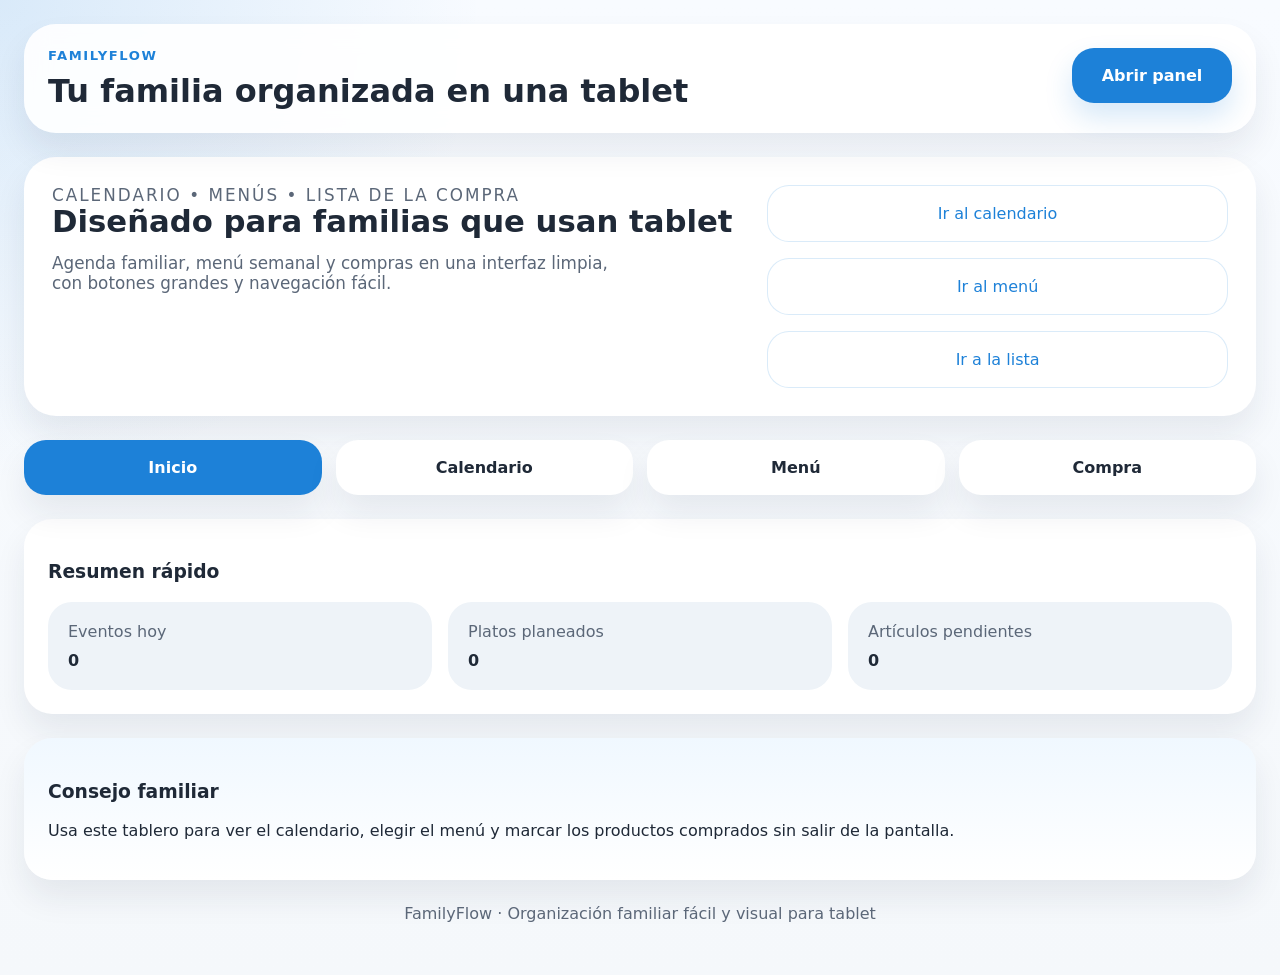
==== index.html @ 8075ea7e "Add files via upload" ====
<!DOCTYPE html>
<html lang="es">
<head>
  <meta charset="UTF-8" />
  <meta name="viewport" content="width=device-width, initial-scale=1.0, viewport-fit=cover" />
  <title>FamilyFlow - Organización para tablet</title>
  <link rel="stylesheet" href="styles.css" />
</head>
<body>
  <div class="app-shell">
    <header class="app-header">
      <div>
        <p class="eyebrow">FamilyFlow</p>
        <h1>Tu familia organizada en una tablet</h1>
      </div>
      <button class="primary-button" id="open-dashboard">Abrir panel</button>
    </header>

    <main class="hero-card">
      <div class="hero-copy">
        <p class="tag">Calendario • Menús • Lista de la compra</p>
        <h2>Diseñado para familias que usan tablet</h2>
        <p>Agenda familiar, menú semanal y compras en una interfaz limpia, con botones grandes y navegación fácil.</p>
      </div>
      <div class="hero-actions">
        <button class="secondary-button" data-target="calendar">Ir al calendario</button>
        <button class="secondary-button" data-target="menu">Ir al menú</button>
        <button class="secondary-button" data-target="shopping">Ir a la lista</button>
      </div>
    </main>

    <section class="app-nav">
      <button class="nav-button active" data-tab="dashboard">Inicio</button>
      <button class="nav-button" data-tab="calendar">Calendario</button>
      <button class="nav-button" data-tab="menu">Menú</button>
      <button class="nav-button" data-tab="shopping">Compra</button>
    </section>

    <section class="tab-panel active" id="dashboard">
      <div class="card">
        <h3>Resumen rápido</h3>
        <div class="grid-3">
          <div class="stat-card">
            <span>Eventos hoy</span>
            <strong id="today-count">0</strong>
          </div>
          <div class="stat-card">
            <span>Platos planeados</span>
            <strong id="menu-count">0</strong>
          </div>
          <div class="stat-card">
            <span>Artículos pendientes</span>
            <strong id="shopping-count">0</strong>
          </div>
        </div>
      </div>
      <div class="card highlight-card">
        <h3>Consejo familiar</h3>
        <p>Usa este tablero para ver el calendario, elegir el menú y marcar los productos comprados sin salir de la pantalla.</p>
      </div>
    </section>

    <section class="tab-panel" id="calendar">
      <div class="card">
        <div class="section-header">
          <div>
            <p class="tag">CALENDARIO</p>
            <h3>Agenda familiar</h3>
          </div>
          <button class="primary-button" id="add-event">Añadir evento</button>
        </div>
        <div class="calendar-grid" id="event-list"></div>
      </div>
    </section>

    <section class="tab-panel" id="menu">
      <div class="card">
        <div class="section-header">
          <div>
            <p class="tag">MENÚ SEMANAL</p>
            <h3>Planifica comidas</h3>
          </div>
          <button class="primary-button" id="add-menu-item">Agregar plato</button>
        </div>
        <div class="menu-list" id="menu-list"></div>
      </div>
    </section>

    <section class="tab-panel" id="shopping">
      <div class="card">
        <div class="section-header">
          <div>
            <p class="tag">LISTA DE LA COMPRA</p>
            <h3>Todo en un lugar</h3>
          </div>
          <button class="primary-button" id="add-item">Agregar artículo</button>
        </div>
        <div class="shopping-list" id="shopping-list"></div>
      </div>
    </section>

    <footer class="app-footer">
      <p>FamilyFlow · Organización familiar fácil y visual para tablet</p>
    </footer>
  </div>

  <div class="modal hidden" id="modal">
    <div class="modal-panel">
      <button class="close-button" id="close-modal">×</button>
      <div id="modal-content"></div>
    </div>
  </div>

  <script src="app.js"></script>
</body>
</html>
---- styles.css ----
:root {
  --bg: #f5f8fb;
  --surface: #ffffff;
  --surface-strong: #eef3f8;
  --text: #1f2937;
  --muted: #5b6778;
  --primary: #1d81d8;
  --primary-soft: #d7e8fc;
  --accent: #6a9f5c;
  --danger: #d9534f;
  --shadow: 0 18px 32px rgba(20, 43, 68, 0.08);
}

* {
  box-sizing: border-box;
}

body {
  margin: 0;
  min-height: 100vh;
  font-family: Inter, system-ui, -apple-system, BlinkMacSystemFont, "Segoe UI", sans-serif;
  background: radial-gradient(circle at top left, rgba(29, 129, 216, 0.14), transparent 30%),
    linear-gradient(180deg, #f8fbff 0%, #f5f8fb 100%);
  color: var(--text);
}

button {
  font: inherit;
}

.app-shell {
  max-width: 1440px;
  margin: 0 auto;
  padding: 24px;
}

.app-header {
  display: flex;
  justify-content: space-between;
  align-items: flex-start;
  gap: 24px;
  padding: 24px;
  border-radius: 32px;
  background: rgba(255, 255, 255, 0.9);
  box-shadow: var(--shadow);
  backdrop-filter: blur(12px);
}

.eyebrow {
  margin: 0 0 12px;
  color: var(--primary);
  font-weight: 700;
  letter-spacing: 0.12em;
  text-transform: uppercase;
  font-size: 0.82rem;
}

.app-header h1 {
  margin: 0;
  font-size: clamp(2rem, 2.5vw, 3rem);
  line-height: 1.05;
}

.primary-button,
.secondary-button,
.nav-button {
  border: none;
  border-radius: 22px;
  padding: 18px 24px;
  min-width: 160px;
  cursor: pointer;
  transition: transform 0.2s ease, box-shadow 0.2s ease;
}

.primary-button {
  background: var(--primary);
  color: #fff;
  font-weight: 700;
  box-shadow: 0 14px 28px rgba(29, 129, 216, 0.18);
}

.secondary-button {
  background: #fff;
  color: var(--primary);
  border: 1px solid rgba(29, 129, 216, 0.16);
}

.primary-button:hover,
.secondary-button:hover,
.nav-button:hover {
  transform: translateY(-1px);
}

.hero-card {
  margin: 24px 0;
  display: grid;
  grid-template-columns: 1.35fr 0.9fr;
  gap: 24px;
  padding: 28px;
  border-radius: 32px;
  background: var(--surface);
  box-shadow: var(--shadow);
}

.hero-copy h2 {
  margin: 0 0 16px;
  font-size: clamp(1.8rem, 2.4vw, 2.6rem);
  line-height: 1.05;
}

.hero-copy p {
  margin: 0;
  color: var(--muted);
  max-width: 55ch;
  font-size: 1.05rem;
}

.hero-actions {
  display: grid;
  gap: 16px;
  align-content: center;
}

.tag {
  margin: 0 0 10px;
  font-size: 0.82rem;
  text-transform: uppercase;
  color: var(--primary);
  letter-spacing: 0.12em;
}

.app-nav {
  display: flex;
  gap: 14px;
  flex-wrap: wrap;
  margin-bottom: 24px;
}

.nav-button {
  background: var(--surface);
  color: var(--text);
  box-shadow: var(--shadow);
  flex: 1 1 180px;
  font-weight: 700;
}

.nav-button.active {
  background: var(--primary);
  color: #fff;
}

.tab-panel {
  display: none;
}

.tab-panel.active {
  display: block;
}

.card {
  background: var(--surface);
  border-radius: 28px;
  padding: 24px;
  box-shadow: var(--shadow);
  margin-bottom: 24px;
}

.section-header {
  display: flex;
  justify-content: space-between;
  align-items: center;
  gap: 16px;
  flex-wrap: wrap;
}

.highlight-card {
  background: linear-gradient(180deg, #f0f8ff 0%, #ffffff 100%);
}

.grid-3 {
  display: grid;
  gap: 16px;
  grid-template-columns: repeat(3, minmax(0, 1fr));
  margin-top: 20px;
}

.stat-card {
  padding: 20px;
  border-radius: 24px;
  background: var(--surface-strong);
  color: var(--text);
}

.stat-card span {
  display: block;
  margin-bottom: 10px;
  color: var(--muted);
}

.calendar-grid,
.menu-list,
.shopping-list {
  display: grid;
  gap: 16px;
  margin-top: 20px;
}

.event-card,
.menu-card,
.shopping-item {
  border-radius: 24px;
  padding: 18px;
  background: var(--surface-strong);
  display: flex;
  justify-content: space-between;
  align-items: center;
  gap: 16px;
}

.event-card strong,
.menu-card strong {
  font-size: 1rem;
}

.event-card p,
.menu-card p,
.shopping-item p {
  margin: 4px 0 0;
  color: var(--muted);
  font-size: 0.98rem;
}

.event-badge {
  padding: 10px 14px;
  border-radius: 18px;
  color: #fff;
  font-size: 0.82rem;
  font-weight: 700;
}

.tag-blue { background: #1d81d8; }
.tag-green { background: #5fa86f; }
.tag-orange { background: #e18a29; }
.tag-purple { background: #7d5ce5; }

.shopping-item label {
  display: flex;
  align-items: center;
  gap: 12px;
  width: 100%;
}

.shopping-item input[type="checkbox"] {
  width: 22px;
  height: 22px;
  accent-color: var(--primary);
}

.close-button {
  position: absolute;
  top: 20px;
  right: 20px;
  border: none;
  background: transparent;
  font-size: 1.8rem;
  color: var(--muted);
  cursor: pointer;
}

.modal {
  position: fixed;
  inset: 0;
  background: rgba(13, 29, 52, 0.28);
  display: grid;
  place-items: center;
  z-index: 50;
}

.modal.hidden {
  display: none;
}

.modal-panel {
  width: min(640px, calc(100% - 32px));
  background: var(--surface);
  border-radius: 28px;
  padding: 32px;
  position: relative;
  box-shadow: var(--shadow);
}

.modal-panel h3 {
  margin-top: 0;
}

.modal-panel form {
  display: grid;
  gap: 16px;
}

.modal-panel input,
.modal-panel textarea,
.modal-panel select {
  width: 100%;
  border: 1px solid #d1d9e6;
  border-radius: 18px;
  padding: 14px 16px;
  font: inherit;
}

.app-footer {
  text-align: center;
  color: var(--muted);
  margin: 12px 0 28px;
}

@media (max-width: 940px) {
  .hero-card {
    grid-template-columns: 1fr;
  }
  .grid-3 {
    grid-template-columns: repeat(2, minmax(0, 1fr));
  }
}

@media (max-width: 640px) {
  .app-header,
  .hero-card,
  .card {
    padding: 20px;
  }
  .grid-3 {
    grid-template-columns: 1fr;
  }
}
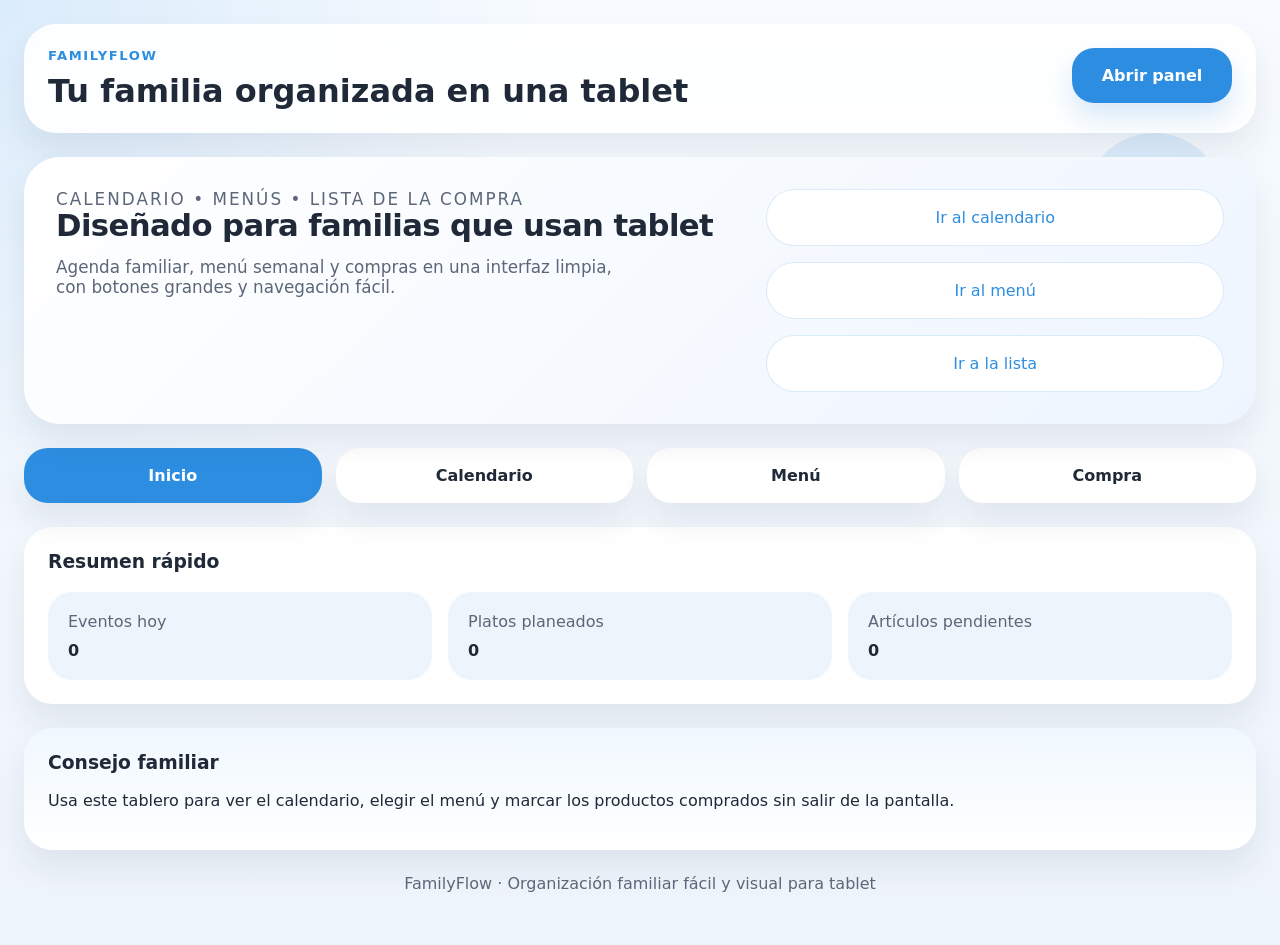
==== commit 24a0b990: "Add files via upload" ====
--- a/index.html
+++ b/index.html
@@ -69,6 +69,17 @@
           </div>
           <button class="primary-button" id="add-event">Añadir evento</button>
         </div>
+        <div class="month-panel">
+          <div class="month-nav">
+            <button class="ghost-button" id="prev-month">&#8249;</button>
+            <div>
+              <p class="month-label">Mes</p>
+              <strong id="calendar-month-name"></strong>
+            </div>
+            <button class="ghost-button" id="next-month">&#8250;</button>
+          </div>
+          <div class="month-grid" id="month-grid"></div>
+        </div>
         <div class="calendar-grid" id="event-list"></div>
       </div>
     </section>
--- a/styles.css
+++ b/styles.css
@@ -1,13 +1,15 @@
 :root {
-  --bg: #f5f8fb;
+  --bg: #f7fbff;
   --surface: #ffffff;
-  --surface-strong: #eef3f8;
+  --surface-strong: #eef4fb;
+  --surface-soft: #f3f8ff;
   --text: #1f2937;
   --muted: #5b6778;
-  --primary: #1d81d8;
-  --primary-soft: #d7e8fc;
-  --accent: #6a9f5c;
-  --danger: #d9534f;
+  --primary: #2d8ee1;
+  --primary-soft: #dbecfc;
+  --accent: #7bba73;
+  --accent-soft: #e9f5ea;
+  --danger: #e45f5f;
   --shadow: 0 18px 32px rgba(20, 43, 68, 0.08);
 }
 
@@ -19,8 +21,8 @@
   margin: 0;
   min-height: 100vh;
   font-family: Inter, system-ui, -apple-system, BlinkMacSystemFont, "Segoe UI", sans-serif;
-  background: radial-gradient(circle at top left, rgba(29, 129, 216, 0.14), transparent 30%),
-    linear-gradient(180deg, #f8fbff 0%, #f5f8fb 100%);
+  background: radial-gradient(circle at top left, rgba(45, 142, 225, 0.14), transparent 34%),
+    linear-gradient(180deg, #f7fbff 0%, #eef4fb 100%);
   color: var(--text);
 }
 
@@ -96,10 +98,26 @@
   display: grid;
   grid-template-columns: 1.35fr 0.9fr;
   gap: 24px;
-  padding: 28px;
-  border-radius: 32px;
-  background: var(--surface);
+  padding: 32px;
+  border-radius: 36px;
+  background: linear-gradient(135deg, #ffffff 0%, #eef5ff 100%);
   box-shadow: var(--shadow);
+  position: relative;
+}
+.hero-card::before {
+  content: "";
+  position: absolute;
+  width: 140px;
+  height: 140px;
+  border-radius: 50%;
+  background: rgba(45, 142, 225, 0.12);
+  top: -24px;
+  right: 32px;
+  z-index: -1;
+}
+.hero-copy {
+  position: relative;
+  z-index: 1;
 }
 
 .hero-copy h2 {
@@ -142,6 +160,8 @@
   box-shadow: var(--shadow);
   flex: 1 1 180px;
   font-weight: 700;
+  border-radius: 24px;
+  padding: 18px 22px;
 }
 
 .nav-button.active {
@@ -197,6 +217,110 @@
   color: var(--muted);
 }
 
+.month-panel {
+  background: var(--surface-soft);
+  border-radius: 28px;
+  padding: 18px;
+  margin-top: 20px;
+}
+
+.month-nav {
+  display: flex;
+  justify-content: space-between;
+  align-items: center;
+  gap: 16px;
+  margin-bottom: 18px;
+}
+
+.month-nav div {
+  text-align: center;
+}
+
+.month-label {
+  margin: 0 0 4px;
+  font-size: 0.78rem;
+  color: var(--muted);
+  text-transform: uppercase;
+  letter-spacing: 0.12em;
+}
+
+.month-nav strong {
+  font-size: 1.25rem;
+}
+
+.ghost-button {
+  border: none;
+  background: rgba(255, 255, 255, 0.9);
+  color: var(--primary);
+  width: 48px;
+  height: 48px;
+  border-radius: 50%;
+  box-shadow: 0 10px 24px rgba(29, 129, 216, 0.12);
+  cursor: pointer;
+}
+
+.month-grid {
+  display: grid;
+  grid-template-columns: repeat(7, minmax(0, 1fr));
+  gap: 10px;
+}
+
+.day-header,
+.day-cell {
+  min-height: 86px;
+  border-radius: 20px;
+  padding: 10px;
+  display: flex;
+  flex-direction: column;
+  gap: 6px;
+}
+
+.day-header {
+  align-items: flex-start;
+  justify-content: center;
+  color: var(--muted);
+  font-size: 0.82rem;
+  font-weight: 700;
+  text-transform: uppercase;
+}
+
+.day-cell {
+  background: #fff;
+  box-shadow: inset 0 0 0 1px rgba(41, 66, 90, 0.05);
+}
+
+.day-cell.inactive {
+  opacity: 0.46;
+}
+
+.day-number {
+  display: inline-flex;
+  align-items: center;
+  justify-content: center;
+  width: 34px;
+  height: 34px;
+  border-radius: 14px;
+  font-weight: 700;
+}
+
+.day-cell.today .day-number {
+  background: var(--primary);
+  color: #fff;
+}
+
+.day-events {
+  display: flex;
+  flex-wrap: wrap;
+  gap: 6px;
+}
+
+.event-dot {
+  width: 10px;
+  height: 10px;
+  border-radius: 999px;
+  background: var(--primary);
+}
+
 .calendar-grid,
 .menu-list,
 .shopping-list {
@@ -238,6 +362,19 @@
   font-weight: 700;
 }
 
+.card h3 {
+  margin-top: 0;
+}
+
+.hero-actions .secondary-button {
+  border-radius: 999px;
+}
+
+.hero-copy h2,
+.section-header h3 {
+  letter-spacing: -0.02em;
+}
+
 .tag-blue { background: #1d81d8; }
 .tag-green { background: #5fa86f; }
 .tag-orange { background: #e18a29; }
@@ -251,8 +388,8 @@
 }
 
 .shopping-item input[type="checkbox"] {
-  width: 22px;
-  height: 22px;
+  width: 26px;
+  height: 26px;
   accent-color: var(--primary);
 }
 
@@ -283,7 +420,7 @@
 .modal-panel {
   width: min(640px, calc(100% - 32px));
   background: var(--surface);
-  border-radius: 28px;
+  border-radius: 32px;
   padding: 32px;
   position: relative;
   box-shadow: var(--shadow);
@@ -320,6 +457,9 @@
   }
   .grid-3 {
     grid-template-columns: repeat(2, minmax(0, 1fr));
+  }
+  .month-grid {
+    grid-template-columns: repeat(7, minmax(0, 1fr));
   }
 }
 
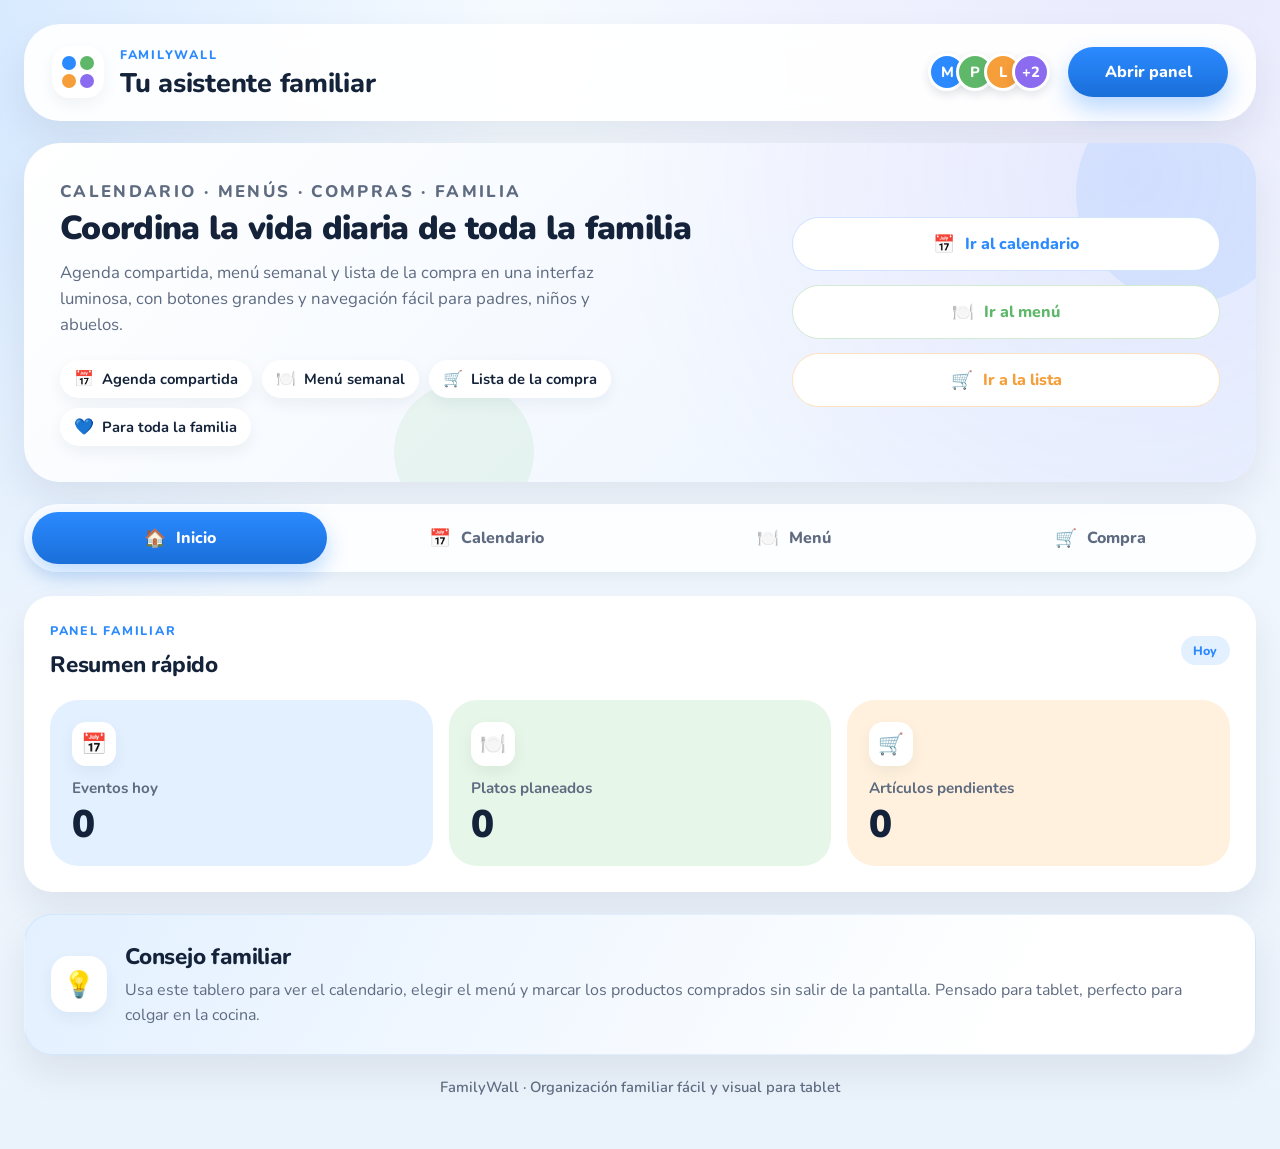
==== commit 9b1092b3: "Add files via upload" ====
--- a/index.html
+++ b/index.html
@@ -3,60 +3,97 @@
 <head>
   <meta charset="UTF-8" />
   <meta name="viewport" content="width=device-width, initial-scale=1.0, viewport-fit=cover" />
-  <title>FamilyFlow - Organización para tablet</title>
+  <title>FamilyWall · Tu asistente familiar</title>
+  <link rel="preconnect" href="https://fonts.googleapis.com">
+  <link rel="preconnect" href="https://fonts.gstatic.com" crossorigin>
+  <link href="https://fonts.googleapis.com/css2?family=Nunito:wght@400;600;700;800;900&display=swap" rel="stylesheet">
   <link rel="stylesheet" href="styles.css" />
 </head>
 <body>
   <div class="app-shell">
     <header class="app-header">
-      <div>
-        <p class="eyebrow">FamilyFlow</p>
-        <h1>Tu familia organizada en una tablet</h1>
+      <div class="brand">
+        <span class="brand-mark" aria-hidden="true">
+          <span class="brand-dot brand-dot--blue"></span>
+          <span class="brand-dot brand-dot--green"></span>
+          <span class="brand-dot brand-dot--orange"></span>
+          <span class="brand-dot brand-dot--purple"></span>
+        </span>
+        <div>
+          <p class="eyebrow">FamilyWall</p>
+          <h1>Tu asistente familiar</h1>
+        </div>
       </div>
-      <button class="primary-button" id="open-dashboard">Abrir panel</button>
+      <div class="header-actions">
+        <div class="family-avatars" aria-label="Miembros de la familia">
+          <span class="avatar avatar--blue">M</span>
+          <span class="avatar avatar--green">P</span>
+          <span class="avatar avatar--orange">L</span>
+          <span class="avatar avatar--purple">+2</span>
+        </div>
+        <button class="primary-button" id="open-dashboard">Abrir panel</button>
+      </div>
     </header>
 
     <main class="hero-card">
       <div class="hero-copy">
-        <p class="tag">Calendario • Menús • Lista de la compra</p>
-        <h2>Diseñado para familias que usan tablet</h2>
-        <p>Agenda familiar, menú semanal y compras en una interfaz limpia, con botones grandes y navegación fácil.</p>
+        <p class="tag">Calendario · Menús · Compras · Familia</p>
+        <h2>Coordina la vida diaria de toda la familia</h2>
+        <p>Agenda compartida, menú semanal y lista de la compra en una interfaz luminosa, con botones grandes y navegación fácil para padres, niños y abuelos.</p>
+        <div class="hero-chips">
+          <span class="hero-chip"><span class="chip-icon">📅</span>Agenda compartida</span>
+          <span class="hero-chip"><span class="chip-icon">🍽️</span>Menú semanal</span>
+          <span class="hero-chip"><span class="chip-icon">🛒</span>Lista de la compra</span>
+          <span class="hero-chip"><span class="chip-icon">💙</span>Para toda la familia</span>
+        </div>
       </div>
       <div class="hero-actions">
-        <button class="secondary-button" data-target="calendar">Ir al calendario</button>
-        <button class="secondary-button" data-target="menu">Ir al menú</button>
-        <button class="secondary-button" data-target="shopping">Ir a la lista</button>
+        <button class="secondary-button secondary-button--blue" data-target="calendar"><span class="btn-emoji">📅</span> Ir al calendario</button>
+        <button class="secondary-button secondary-button--green" data-target="menu"><span class="btn-emoji">🍽️</span> Ir al menú</button>
+        <button class="secondary-button secondary-button--orange" data-target="shopping"><span class="btn-emoji">🛒</span> Ir a la lista</button>
       </div>
     </main>
 
     <section class="app-nav">
-      <button class="nav-button active" data-tab="dashboard">Inicio</button>
-      <button class="nav-button" data-tab="calendar">Calendario</button>
-      <button class="nav-button" data-tab="menu">Menú</button>
-      <button class="nav-button" data-tab="shopping">Compra</button>
+      <button class="nav-button active" data-tab="dashboard"><span class="nav-emoji">🏠</span> Inicio</button>
+      <button class="nav-button" data-tab="calendar"><span class="nav-emoji">📅</span> Calendario</button>
+      <button class="nav-button" data-tab="menu"><span class="nav-emoji">🍽️</span> Menú</button>
+      <button class="nav-button" data-tab="shopping"><span class="nav-emoji">🛒</span> Compra</button>
     </section>
 
     <section class="tab-panel active" id="dashboard">
       <div class="card">
-        <h3>Resumen rápido</h3>
+        <div class="section-header">
+          <div>
+            <p class="tag">PANEL FAMILIAR</p>
+            <h3>Resumen rápido</h3>
+          </div>
+          <span class="today-chip today-chip--soft">Hoy</span>
+        </div>
         <div class="grid-3">
-          <div class="stat-card">
+          <div class="stat-card stat-card--blue">
+            <span class="stat-icon">📅</span>
             <span>Eventos hoy</span>
             <strong id="today-count">0</strong>
           </div>
-          <div class="stat-card">
+          <div class="stat-card stat-card--green">
+            <span class="stat-icon">🍽️</span>
             <span>Platos planeados</span>
             <strong id="menu-count">0</strong>
           </div>
-          <div class="stat-card">
+          <div class="stat-card stat-card--orange">
+            <span class="stat-icon">🛒</span>
             <span>Artículos pendientes</span>
             <strong id="shopping-count">0</strong>
           </div>
         </div>
       </div>
       <div class="card highlight-card">
-        <h3>Consejo familiar</h3>
-        <p>Usa este tablero para ver el calendario, elegir el menú y marcar los productos comprados sin salir de la pantalla.</p>
+        <div class="highlight-icon">💡</div>
+        <div>
+          <h3>Consejo familiar</h3>
+          <p>Usa este tablero para ver el calendario, elegir el menú y marcar los productos comprados sin salir de la pantalla. Pensado para tablet, perfecto para colgar en la cocina.</p>
+        </div>
       </div>
     </section>
 
@@ -77,6 +114,12 @@
               <strong id="calendar-month-name"></strong>
             </div>
             <button class="ghost-button" id="next-month">&#8250;</button>
+          </div>
+          <div class="calendar-legend">
+            <div class="legend-item"><span class="legend-dot legend-blue"></span>Cita</div>
+            <div class="legend-item"><span class="legend-dot legend-green"></span>Escuela</div>
+            <div class="legend-item"><span class="legend-dot legend-orange"></span>Actividad</div>
+            <div class="legend-item"><span class="legend-dot legend-purple"></span>Otro</div>
           </div>
           <div class="month-grid" id="month-grid"></div>
         </div>
@@ -111,7 +154,7 @@
     </section>
 
     <footer class="app-footer">
-      <p>FamilyFlow · Organización familiar fácil y visual para tablet</p>
+      <p>FamilyWall · Organización familiar fácil y visual para tablet</p>
     </footer>
   </div>
 
--- a/styles.css
+++ b/styles.css
@@ -1,475 +1,749 @@
-:root {
-  --bg: #f7fbff;
-  --surface: #ffffff;
-  --surface-strong: #eef4fb;
-  --surface-soft: #f3f8ff;
-  --text: #1f2937;
-  --muted: #5b6778;
-  --primary: #2d8ee1;
-  --primary-soft: #dbecfc;
-  --accent: #7bba73;
-  --accent-soft: #e9f5ea;
-  --danger: #e45f5f;
-  --shadow: 0 18px 32px rgba(20, 43, 68, 0.08);
-}
-
-* {
-  box-sizing: border-box;
-}
-
-body {
-  margin: 0;
-  min-height: 100vh;
-  font-family: Inter, system-ui, -apple-system, BlinkMacSystemFont, "Segoe UI", sans-serif;
-  background: radial-gradient(circle at top left, rgba(45, 142, 225, 0.14), transparent 34%),
-    linear-gradient(180deg, #f7fbff 0%, #eef4fb 100%);
-  color: var(--text);
-}
-
-button {
-  font: inherit;
-}
-
-.app-shell {
-  max-width: 1440px;
-  margin: 0 auto;
-  padding: 24px;
-}
-
-.app-header {
-  display: flex;
-  justify-content: space-between;
-  align-items: flex-start;
-  gap: 24px;
-  padding: 24px;
-  border-radius: 32px;
-  background: rgba(255, 255, 255, 0.9);
-  box-shadow: var(--shadow);
-  backdrop-filter: blur(12px);
-}
-
-.eyebrow {
-  margin: 0 0 12px;
-  color: var(--primary);
-  font-weight: 700;
-  letter-spacing: 0.12em;
-  text-transform: uppercase;
-  font-size: 0.82rem;
-}
-
-.app-header h1 {
-  margin: 0;
-  font-size: clamp(2rem, 2.5vw, 3rem);
-  line-height: 1.05;
-}
-
-.primary-button,
-.secondary-button,
-.nav-button {
-  border: none;
-  border-radius: 22px;
-  padding: 18px 24px;
-  min-width: 160px;
-  cursor: pointer;
-  transition: transform 0.2s ease, box-shadow 0.2s ease;
-}
-
-.primary-button {
-  background: var(--primary);
-  color: #fff;
-  font-weight: 700;
-  box-shadow: 0 14px 28px rgba(29, 129, 216, 0.18);
-}
-
-.secondary-button {
-  background: #fff;
-  color: var(--primary);
-  border: 1px solid rgba(29, 129, 216, 0.16);
-}
-
-.primary-button:hover,
-.secondary-button:hover,
-.nav-button:hover {
-  transform: translateY(-1px);
-}
-
-.hero-card {
-  margin: 24px 0;
-  display: grid;
-  grid-template-columns: 1.35fr 0.9fr;
-  gap: 24px;
-  padding: 32px;
-  border-radius: 36px;
-  background: linear-gradient(135deg, #ffffff 0%, #eef5ff 100%);
-  box-shadow: var(--shadow);
-  position: relative;
-}
-.hero-card::before {
-  content: "";
-  position: absolute;
-  width: 140px;
-  height: 140px;
-  border-radius: 50%;
-  background: rgba(45, 142, 225, 0.12);
-  top: -24px;
-  right: 32px;
-  z-index: -1;
-}
-.hero-copy {
-  position: relative;
-  z-index: 1;
-}
-
-.hero-copy h2 {
-  margin: 0 0 16px;
-  font-size: clamp(1.8rem, 2.4vw, 2.6rem);
-  line-height: 1.05;
-}
-
-.hero-copy p {
-  margin: 0;
-  color: var(--muted);
-  max-width: 55ch;
-  font-size: 1.05rem;
-}
-
-.hero-actions {
-  display: grid;
-  gap: 16px;
-  align-content: center;
-}
-
-.tag {
-  margin: 0 0 10px;
-  font-size: 0.82rem;
-  text-transform: uppercase;
-  color: var(--primary);
-  letter-spacing: 0.12em;
-}
-
-.app-nav {
-  display: flex;
-  gap: 14px;
-  flex-wrap: wrap;
-  margin-bottom: 24px;
-}
-
-.nav-button {
-  background: var(--surface);
-  color: var(--text);
-  box-shadow: var(--shadow);
-  flex: 1 1 180px;
-  font-weight: 700;
-  border-radius: 24px;
-  padding: 18px 22px;
-}
-
-.nav-button.active {
-  background: var(--primary);
-  color: #fff;
-}
-
-.tab-panel {
-  display: none;
-}
-
-.tab-panel.active {
-  display: block;
-}
-
-.card {
-  background: var(--surface);
-  border-radius: 28px;
-  padding: 24px;
-  box-shadow: var(--shadow);
-  margin-bottom: 24px;
-}
-
-.section-header {
-  display: flex;
-  justify-content: space-between;
-  align-items: center;
-  gap: 16px;
-  flex-wrap: wrap;
-}
-
-.highlight-card {
-  background: linear-gradient(180deg, #f0f8ff 0%, #ffffff 100%);
-}
-
-.grid-3 {
-  display: grid;
-  gap: 16px;
-  grid-template-columns: repeat(3, minmax(0, 1fr));
-  margin-top: 20px;
-}
-
-.stat-card {
-  padding: 20px;
-  border-radius: 24px;
-  background: var(--surface-strong);
-  color: var(--text);
-}
-
-.stat-card span {
-  display: block;
-  margin-bottom: 10px;
-  color: var(--muted);
-}
-
-.month-panel {
-  background: var(--surface-soft);
-  border-radius: 28px;
-  padding: 18px;
-  margin-top: 20px;
-}
-
-.month-nav {
-  display: flex;
-  justify-content: space-between;
-  align-items: center;
-  gap: 16px;
-  margin-bottom: 18px;
-}
-
-.month-nav div {
-  text-align: center;
-}
-
-.month-label {
-  margin: 0 0 4px;
-  font-size: 0.78rem;
-  color: var(--muted);
-  text-transform: uppercase;
-  letter-spacing: 0.12em;
-}
-
-.month-nav strong {
-  font-size: 1.25rem;
-}
-
-.ghost-button {
-  border: none;
-  background: rgba(255, 255, 255, 0.9);
-  color: var(--primary);
-  width: 48px;
-  height: 48px;
-  border-radius: 50%;
-  box-shadow: 0 10px 24px rgba(29, 129, 216, 0.12);
-  cursor: pointer;
-}
-
-.month-grid {
-  display: grid;
-  grid-template-columns: repeat(7, minmax(0, 1fr));
-  gap: 10px;
-}
-
-.day-header,
-.day-cell {
-  min-height: 86px;
-  border-radius: 20px;
-  padding: 10px;
-  display: flex;
-  flex-direction: column;
-  gap: 6px;
-}
-
-.day-header {
-  align-items: flex-start;
-  justify-content: center;
-  color: var(--muted);
-  font-size: 0.82rem;
-  font-weight: 700;
-  text-transform: uppercase;
-}
-
-.day-cell {
-  background: #fff;
-  box-shadow: inset 0 0 0 1px rgba(41, 66, 90, 0.05);
-}
-
-.day-cell.inactive {
-  opacity: 0.46;
-}
-
-.day-number {
-  display: inline-flex;
-  align-items: center;
-  justify-content: center;
-  width: 34px;
-  height: 34px;
-  border-radius: 14px;
-  font-weight: 700;
-}
-
-.day-cell.today .day-number {
-  background: var(--primary);
-  color: #fff;
-}
-
-.day-events {
-  display: flex;
-  flex-wrap: wrap;
-  gap: 6px;
-}
-
-.event-dot {
-  width: 10px;
-  height: 10px;
-  border-radius: 999px;
-  background: var(--primary);
-}
-
-.calendar-grid,
-.menu-list,
-.shopping-list {
-  display: grid;
-  gap: 16px;
-  margin-top: 20px;
-}
-
-.event-card,
-.menu-card,
-.shopping-item {
-  border-radius: 24px;
-  padding: 18px;
-  background: var(--surface-strong);
-  display: flex;
-  justify-content: space-between;
-  align-items: center;
-  gap: 16px;
-}
-
-.event-card strong,
-.menu-card strong {
-  font-size: 1rem;
-}
-
-.event-card p,
-.menu-card p,
-.shopping-item p {
-  margin: 4px 0 0;
-  color: var(--muted);
-  font-size: 0.98rem;
-}
-
-.event-badge {
-  padding: 10px 14px;
-  border-radius: 18px;
-  color: #fff;
-  font-size: 0.82rem;
-  font-weight: 700;
-}
-
-.card h3 {
-  margin-top: 0;
-}
-
-.hero-actions .secondary-button {
-  border-radius: 999px;
-}
-
-.hero-copy h2,
-.section-header h3 {
-  letter-spacing: -0.02em;
-}
-
-.tag-blue { background: #1d81d8; }
-.tag-green { background: #5fa86f; }
-.tag-orange { background: #e18a29; }
-.tag-purple { background: #7d5ce5; }
-
-.shopping-item label {
-  display: flex;
-  align-items: center;
-  gap: 12px;
-  width: 100%;
-}
-
-.shopping-item input[type="checkbox"] {
-  width: 26px;
-  height: 26px;
-  accent-color: var(--primary);
-}
-
-.close-button {
-  position: absolute;
-  top: 20px;
-  right: 20px;
-  border: none;
-  background: transparent;
-  font-size: 1.8rem;
-  color: var(--muted);
-  cursor: pointer;
-}
-
-.modal {
-  position: fixed;
-  inset: 0;
-  background: rgba(13, 29, 52, 0.28);
-  display: grid;
-  place-items: center;
-  z-index: 50;
-}
-
-.modal.hidden {
-  display: none;
-}
-
-.modal-panel {
-  width: min(640px, calc(100% - 32px));
-  background: var(--surface);
-  border-radius: 32px;
-  padding: 32px;
-  position: relative;
-  box-shadow: var(--shadow);
-}
-
-.modal-panel h3 {
-  margin-top: 0;
-}
-
-.modal-panel form {
-  display: grid;
-  gap: 16px;
-}
-
-.modal-panel input,
-.modal-panel textarea,
-.modal-panel select {
-  width: 100%;
-  border: 1px solid #d1d9e6;
-  border-radius: 18px;
-  padding: 14px 16px;
-  font: inherit;
-}
-
-.app-footer {
-  text-align: center;
-  color: var(--muted);
-  margin: 12px 0 28px;
-}
-
-@media (max-width: 940px) {
-  .hero-card {
-    grid-template-columns: 1fr;
-  }
-  .grid-3 {
-    grid-template-columns: repeat(2, minmax(0, 1fr));
-  }
-  .month-grid {
-    grid-template-columns: repeat(7, minmax(0, 1fr));
-  }
-}
-
-@media (max-width: 640px) {
-  .app-header,
-  .hero-card,
-  .card {
-    padding: 20px;
-  }
-  .grid-3 {
-    grid-template-columns: 1fr;
-  }
-}
+:root {
+  --bg: #f5faff;
+  --surface: #ffffff;
+  --surface-strong: #eef4fb;
+  --surface-soft: #f3f8ff;
+  --text: #14233a;
+  --muted: #5e6b80;
+  --primary: #2b8aff;
+  --primary-dark: #1a6fd9;
+  --primary-soft: #e3f0ff;
+  --accent-green: #5fb86a;
+  --accent-green-soft: #e6f6e8;
+  --accent-orange: #f59e3a;
+  --accent-orange-soft: #fff1dd;
+  --accent-purple: #8b6cf0;
+  --accent-purple-soft: #efeaff;
+  --accent-red: #ef6b6b;
+  --shadow-sm: 0 6px 16px rgba(20, 43, 68, 0.06);
+  --shadow: 0 18px 36px rgba(20, 43, 68, 0.08);
+  --shadow-lg: 0 28px 56px rgba(20, 43, 68, 0.12);
+  --radius-sm: 14px;
+  --radius: 22px;
+  --radius-lg: 28px;
+  --radius-xl: 36px;
+}
+
+* {
+  box-sizing: border-box;
+}
+
+body {
+  margin: 0;
+  min-height: 100vh;
+  font-family: "Nunito", system-ui, -apple-system, BlinkMacSystemFont, "Segoe UI", Roboto, Helvetica, Arial, sans-serif;
+  background:
+    radial-gradient(circle at 92% -8%, rgba(139, 108, 240, 0.12), transparent 38%),
+    radial-gradient(circle at -10% 6%, rgba(43, 138, 255, 0.18), transparent 36%),
+    linear-gradient(180deg, #f5faff 0%, #eaf2fb 100%);
+  color: var(--text);
+  -webkit-font-smoothing: antialiased;
+}
+
+button {
+  font: inherit;
+}
+
+.app-shell {
+  max-width: 1440px;
+  margin: 0 auto;
+  padding: 24px;
+}
+
+/* ───── Header ───── */
+.app-header {
+  display: flex;
+  justify-content: space-between;
+  align-items: center;
+  gap: 24px;
+  padding: 22px 28px;
+  border-radius: var(--radius-xl);
+  background: rgba(255, 255, 255, 0.92);
+  box-shadow: var(--shadow);
+  backdrop-filter: blur(12px);
+}
+
+.brand {
+  display: flex;
+  align-items: center;
+  gap: 16px;
+}
+
+.brand-mark {
+  display: grid;
+  grid-template-columns: repeat(2, 14px);
+  grid-template-rows: repeat(2, 14px);
+  gap: 4px;
+  padding: 10px;
+  border-radius: 18px;
+  background: #fff;
+  box-shadow: var(--shadow-sm);
+}
+.brand-dot { width: 14px; height: 14px; border-radius: 50%; }
+.brand-dot--blue   { background: var(--primary); }
+.brand-dot--green  { background: var(--accent-green); }
+.brand-dot--orange { background: var(--accent-orange); }
+.brand-dot--purple { background: var(--accent-purple); }
+
+.eyebrow {
+  margin: 0 0 6px;
+  color: var(--primary);
+  font-weight: 800;
+  letter-spacing: 0.14em;
+  text-transform: uppercase;
+  font-size: 0.78rem;
+}
+
+.app-header h1 {
+  margin: 0;
+  font-size: clamp(1.6rem, 2.1vw, 2.4rem);
+  line-height: 1.1;
+  font-weight: 800;
+  letter-spacing: -0.01em;
+}
+
+.header-actions {
+  display: flex;
+  align-items: center;
+  gap: 18px;
+}
+
+.family-avatars {
+  display: inline-flex;
+  align-items: center;
+}
+.avatar {
+  width: 38px;
+  height: 38px;
+  border-radius: 50%;
+  display: inline-grid;
+  place-items: center;
+  font-weight: 800;
+  color: #fff;
+  font-size: 0.92rem;
+  border: 3px solid #fff;
+  box-shadow: 0 4px 10px rgba(20, 43, 68, 0.12);
+}
+.avatar + .avatar { margin-left: -10px; }
+.avatar--blue   { background: var(--primary); }
+.avatar--green  { background: var(--accent-green); }
+.avatar--orange { background: var(--accent-orange); }
+.avatar--purple { background: var(--accent-purple); }
+
+/* ───── Botones ───── */
+.primary-button,
+.secondary-button,
+.nav-button {
+  border: none;
+  border-radius: 999px;
+  padding: 14px 22px;
+  cursor: pointer;
+  transition: transform 0.18s ease, box-shadow 0.18s ease, background 0.18s ease;
+  font-weight: 800;
+}
+
+.primary-button {
+  background: linear-gradient(180deg, var(--primary) 0%, var(--primary-dark) 100%);
+  color: #fff;
+  box-shadow: 0 12px 24px rgba(43, 138, 255, 0.32);
+  min-width: 160px;
+}
+.primary-button:hover {
+  transform: translateY(-1px);
+  box-shadow: 0 16px 28px rgba(43, 138, 255, 0.42);
+}
+
+.secondary-button {
+  background: #fff;
+  color: var(--primary);
+  border: 1.5px solid rgba(43, 138, 255, 0.18);
+  display: inline-flex;
+  align-items: center;
+  gap: 10px;
+  justify-content: center;
+  min-width: 180px;
+}
+.secondary-button:hover { transform: translateY(-1px); box-shadow: var(--shadow-sm); }
+.btn-emoji { font-size: 1.1rem; }
+
+.secondary-button--blue   { color: var(--primary);       border-color: rgba(43, 138, 255, 0.22); }
+.secondary-button--green  { color: var(--accent-green);  border-color: rgba(95, 184, 106, 0.28); }
+.secondary-button--orange { color: var(--accent-orange); border-color: rgba(245, 158, 58, 0.30); }
+
+/* ───── Hero ───── */
+.hero-card {
+  margin: 22px 0;
+  display: grid;
+  grid-template-columns: 1.4fr 0.85fr;
+  gap: 28px;
+  padding: 36px;
+  border-radius: var(--radius-xl);
+  background:
+    radial-gradient(circle at 90% 10%, rgba(139, 108, 240, 0.10), transparent 45%),
+    linear-gradient(135deg, #ffffff 0%, #eaf3ff 100%);
+  box-shadow: var(--shadow);
+  position: relative;
+  overflow: hidden;
+}
+.hero-card::before {
+  content: "";
+  position: absolute;
+  width: 220px; height: 220px;
+  border-radius: 50%;
+  background: rgba(43, 138, 255, 0.10);
+  top: -60px; right: -40px;
+}
+.hero-card::after {
+  content: "";
+  position: absolute;
+  width: 140px; height: 140px;
+  border-radius: 50%;
+  background: rgba(95, 184, 106, 0.10);
+  bottom: -40px; left: 30%;
+}
+
+.hero-copy { position: relative; z-index: 1; }
+
+.hero-copy h2 {
+  margin: 6px 0 14px;
+  font-size: clamp(1.9rem, 2.6vw, 2.8rem);
+  line-height: 1.05;
+  font-weight: 900;
+  letter-spacing: -0.02em;
+}
+.hero-copy p {
+  margin: 0;
+  color: var(--muted);
+  max-width: 58ch;
+  font-size: 1.05rem;
+  line-height: 1.55;
+}
+
+.hero-chips {
+  display: flex; flex-wrap: wrap; gap: 10px;
+  margin-top: 22px;
+}
+.hero-chip {
+  display: inline-flex; align-items: center; gap: 8px;
+  background: #fff;
+  border-radius: 999px;
+  padding: 8px 14px;
+  font-weight: 700;
+  font-size: 0.92rem;
+  color: var(--text);
+  box-shadow: var(--shadow-sm);
+}
+.chip-icon { font-size: 1rem; }
+
+.hero-actions {
+  display: grid;
+  gap: 14px;
+  align-content: center;
+  position: relative;
+  z-index: 1;
+}
+
+.tag {
+  margin: 0 0 10px;
+  font-size: 0.78rem;
+  text-transform: uppercase;
+  color: var(--primary);
+  letter-spacing: 0.14em;
+  font-weight: 800;
+}
+
+/* ───── Navegación pestañas ───── */
+.app-nav {
+  display: flex;
+  gap: 12px;
+  flex-wrap: wrap;
+  margin-bottom: 24px;
+  padding: 8px;
+  background: rgba(255, 255, 255, 0.85);
+  border-radius: 999px;
+  box-shadow: var(--shadow-sm);
+  backdrop-filter: blur(8px);
+}
+
+.nav-button {
+  background: transparent;
+  color: var(--muted);
+  flex: 1 1 160px;
+  padding: 14px 22px;
+  display: inline-flex;
+  align-items: center;
+  justify-content: center;
+  gap: 10px;
+  box-shadow: none;
+}
+.nav-button:hover { background: var(--primary-soft); color: var(--primary); transform: none; }
+.nav-button.active {
+  background: linear-gradient(180deg, var(--primary) 0%, var(--primary-dark) 100%);
+  color: #fff;
+  box-shadow: 0 10px 22px rgba(43, 138, 255, 0.3);
+}
+.nav-emoji { font-size: 1.1rem; }
+
+/* ───── Tabs ───── */
+.tab-panel { display: none; }
+.tab-panel.active { display: block; animation: fadeUp 0.28s ease; }
+@keyframes fadeUp {
+  from { opacity: 0; transform: translateY(6px); }
+  to   { opacity: 1; transform: translateY(0); }
+}
+
+/* ───── Cards ───── */
+.card {
+  background: var(--surface);
+  border-radius: var(--radius-lg);
+  padding: 26px;
+  box-shadow: var(--shadow);
+  margin-bottom: 22px;
+}
+
+.section-header {
+  display: flex;
+  justify-content: space-between;
+  align-items: center;
+  gap: 16px;
+  flex-wrap: wrap;
+}
+
+.section-header h3,
+.card h3 {
+  margin: 0;
+  font-size: 1.4rem;
+  font-weight: 800;
+  letter-spacing: -0.01em;
+}
+
+/* ───── Highlight card ───── */
+.highlight-card {
+  background: linear-gradient(120deg, var(--primary-soft) 0%, #ffffff 80%);
+  display: flex;
+  gap: 18px;
+  align-items: center;
+  border: 1px solid rgba(43, 138, 255, 0.10);
+}
+.highlight-icon {
+  width: 56px; height: 56px;
+  display: grid; place-items: center;
+  border-radius: 18px;
+  background: #fff;
+  font-size: 1.6rem;
+  box-shadow: var(--shadow-sm);
+  flex-shrink: 0;
+}
+.highlight-card p {
+  margin: 6px 0 0;
+  color: var(--muted);
+  line-height: 1.55;
+}
+
+/* ───── Stat cards ───── */
+.grid-3 {
+  display: grid;
+  gap: 16px;
+  grid-template-columns: repeat(3, minmax(0, 1fr));
+  margin-top: 20px;
+}
+
+.stat-card {
+  position: relative;
+  padding: 22px;
+  border-radius: var(--radius-lg);
+  background: var(--surface-strong);
+  color: var(--text);
+  display: flex;
+  flex-direction: column;
+  gap: 8px;
+  overflow: hidden;
+}
+.stat-card .stat-icon {
+  width: 44px; height: 44px;
+  border-radius: 14px;
+  background: #fff;
+  display: grid; place-items: center;
+  font-size: 1.3rem;
+  box-shadow: var(--shadow-sm);
+  margin-bottom: 4px;
+}
+.stat-card span:not(.stat-icon) {
+  color: var(--muted);
+  font-weight: 700;
+  font-size: 0.95rem;
+}
+.stat-card strong {
+  font-size: 2.4rem;
+  font-weight: 900;
+  letter-spacing: -0.02em;
+  line-height: 1;
+}
+.stat-card--blue   { background: var(--primary-soft); }
+.stat-card--green  { background: var(--accent-green-soft); }
+.stat-card--orange { background: var(--accent-orange-soft); }
+
+/* ───── Calendario ───── */
+.month-panel {
+  background: var(--surface-soft);
+  border-radius: var(--radius-lg);
+  padding: 20px;
+  margin-top: 20px;
+}
+
+.month-nav {
+  display: flex;
+  justify-content: space-between;
+  align-items: center;
+  gap: 16px;
+  margin-bottom: 18px;
+}
+.month-nav div { text-align: center; }
+.month-label {
+  margin: 0 0 4px;
+  font-size: 0.74rem;
+  color: var(--muted);
+  text-transform: uppercase;
+  letter-spacing: 0.14em;
+  font-weight: 800;
+}
+.month-nav strong { font-size: 1.3rem; font-weight: 800; }
+
+.calendar-legend {
+  display: flex;
+  flex-wrap: wrap;
+  gap: 10px;
+  margin-bottom: 18px;
+}
+.legend-item {
+  display: inline-flex;
+  align-items: center;
+  gap: 8px;
+  background: #fff;
+  border-radius: 999px;
+  padding: 8px 14px;
+  box-shadow: var(--shadow-sm);
+  font-size: 0.9rem;
+  font-weight: 700;
+}
+.legend-dot {
+  width: 12px; height: 12px;
+  border-radius: 999px;
+}
+.legend-blue   { background: var(--primary); }
+.legend-green  { background: var(--accent-green); }
+.legend-orange { background: var(--accent-orange); }
+.legend-purple { background: var(--accent-purple); }
+
+.ghost-button {
+  border: none;
+  background: #fff;
+  color: var(--primary);
+  width: 46px; height: 46px;
+  border-radius: 50%;
+  box-shadow: var(--shadow-sm);
+  cursor: pointer;
+  font-size: 1.2rem;
+  font-weight: 700;
+  transition: transform 0.18s ease, background 0.18s ease;
+}
+.ghost-button:hover { background: var(--primary-soft); transform: translateY(-1px); }
+
+.month-grid {
+  display: grid;
+  grid-template-columns: repeat(7, minmax(0, 1fr));
+  gap: 8px;
+}
+.day-header,
+.day-cell {
+  min-height: 88px;
+  border-radius: 18px;
+  padding: 10px;
+  display: flex;
+  flex-direction: column;
+  gap: 6px;
+}
+.day-header {
+  align-items: center;
+  justify-content: center;
+  color: var(--muted);
+  font-size: 0.78rem;
+  font-weight: 800;
+  text-transform: uppercase;
+  letter-spacing: 0.08em;
+  min-height: auto;
+  padding: 6px 0;
+}
+
+.day-cell {
+  background: #fff;
+  box-shadow: inset 0 0 0 1px rgba(41, 66, 90, 0.05);
+  transition: transform 0.18s ease, box-shadow 0.18s ease;
+}
+.day-cell:hover { transform: translateY(-2px); box-shadow: var(--shadow-sm); }
+.day-cell.inactive { opacity: 0.45; background: transparent; box-shadow: none; }
+
+.day-number {
+  display: inline-flex;
+  align-items: center;
+  justify-content: center;
+  width: 32px; height: 32px;
+  border-radius: 12px;
+  font-weight: 800;
+  font-size: 0.95rem;
+}
+.day-cell.today .day-number {
+  background: linear-gradient(180deg, var(--primary) 0%, var(--primary-dark) 100%);
+  color: #fff;
+  box-shadow: 0 6px 14px rgba(43, 138, 255, 0.35);
+}
+
+.day-events {
+  display: flex;
+  flex-wrap: wrap;
+  gap: 5px;
+}
+.event-dot {
+  width: 9px; height: 9px;
+  border-radius: 999px;
+  background: var(--primary);
+}
+.more-dot { background: var(--muted); }
+
+.tag-blue.event-dot   { background: var(--primary); }
+.tag-green.event-dot  { background: var(--accent-green); }
+.tag-orange.event-dot { background: var(--accent-orange); }
+.tag-purple.event-dot { background: var(--accent-purple); }
+
+/* ───── Listas (eventos / menú / compra) ───── */
+.calendar-grid,
+.menu-list,
+.shopping-list {
+  display: grid;
+  gap: 14px;
+  margin-top: 20px;
+}
+
+.event-card,
+.menu-card,
+.shopping-item {
+  border-radius: var(--radius-lg);
+  padding: 18px 20px;
+  background: #fff;
+  display: flex;
+  justify-content: space-between;
+  align-items: center;
+  gap: 16px;
+  border: 1px solid rgba(43, 138, 255, 0.08);
+  transition: transform 0.18s ease, box-shadow 0.18s ease;
+}
+.event-card:hover,
+.menu-card:hover,
+.shopping-item:hover {
+  transform: translateY(-2px);
+  box-shadow: var(--shadow-sm);
+}
+
+.event-card.today-event {
+  border: 2px solid rgba(95, 184, 106, 0.35);
+  background: var(--accent-green-soft);
+}
+
+.event-right {
+  display: flex;
+  flex-direction: column;
+  align-items: flex-end;
+  gap: 8px;
+}
+
+.today-chip {
+  display: inline-flex;
+  padding: 6px 12px;
+  border-radius: 999px;
+  background: var(--primary);
+  color: #fff;
+  font-size: 0.78rem;
+  font-weight: 800;
+  letter-spacing: 0.04em;
+}
+.today-chip--soft {
+  background: var(--primary-soft);
+  color: var(--primary);
+}
+
+.event-meta {
+  display: flex;
+  align-items: center;
+  gap: 14px;
+}
+
+.event-icon {
+  display: inline-flex;
+  align-items: center;
+  justify-content: center;
+  width: 48px; height: 48px;
+  border-radius: 16px;
+  background: var(--primary-soft);
+  font-size: 1.35rem;
+  flex-shrink: 0;
+}
+
+.event-card strong,
+.menu-card strong,
+.shopping-item strong {
+  font-size: 1.02rem;
+  font-weight: 800;
+}
+
+.event-card p,
+.menu-card p,
+.shopping-item p {
+  margin: 4px 0 0;
+  color: var(--muted);
+  font-size: 0.95rem;
+}
+
+.event-badge {
+  padding: 8px 14px;
+  border-radius: 999px;
+  color: #fff;
+  font-size: 0.78rem;
+  font-weight: 800;
+  letter-spacing: 0.04em;
+}
+
+.tag-blue   { background: var(--primary); }
+.tag-green  { background: var(--accent-green); }
+.tag-orange { background: var(--accent-orange); }
+.tag-purple { background: var(--accent-purple); }
+
+/* ───── Menú semanal ───── */
+.menu-card span {
+  background: var(--accent-orange-soft);
+  color: var(--accent-orange);
+  padding: 8px 14px;
+  border-radius: 999px;
+  font-weight: 800;
+  font-size: 0.85rem;
+  text-transform: capitalize;
+}
+
+/* ───── Lista de la compra ───── */
+.shopping-item label {
+  display: flex;
+  align-items: center;
+  gap: 14px;
+  width: 100%;
+  cursor: pointer;
+}
+.shopping-item input[type="checkbox"] {
+  width: 26px; height: 26px;
+  accent-color: var(--primary);
+  cursor: pointer;
+  flex-shrink: 0;
+}
+.shopping-item:has(input:checked) {
+  background: var(--surface-soft);
+  opacity: 0.78;
+}
+.shopping-item:has(input:checked) strong {
+  text-decoration: line-through;
+  color: var(--muted);
+}
+
+/* ───── Modal ───── */
+.modal {
+  position: fixed;
+  inset: 0;
+  background: rgba(13, 29, 52, 0.42);
+  display: grid;
+  place-items: center;
+  z-index: 50;
+  animation: fadeIn 0.2s ease;
+}
+@keyframes fadeIn { from { opacity: 0; } to { opacity: 1; } }
+.modal.hidden { display: none; }
+
+.modal-panel {
+  width: min(640px, calc(100% - 32px));
+  background: var(--surface);
+  border-radius: var(--radius-xl);
+  padding: 32px;
+  position: relative;
+  box-shadow: var(--shadow-lg);
+  animation: popIn 0.22s ease;
+}
+@keyframes popIn {
+  from { opacity: 0; transform: translateY(8px) scale(0.98); }
+  to   { opacity: 1; transform: translateY(0) scale(1); }
+}
+
+.modal-panel h3 {
+  margin: 0 0 18px;
+  font-size: 1.45rem;
+  font-weight: 800;
+}
+.modal-panel form { display: grid; gap: 14px; }
+.modal-panel input,
+.modal-panel textarea,
+.modal-panel select {
+  width: 100%;
+  border: 1.5px solid #d8e2ef;
+  border-radius: 16px;
+  padding: 14px 16px;
+  font: inherit;
+  background: #fff;
+  transition: border-color 0.18s ease, box-shadow 0.18s ease;
+}
+.modal-panel input:focus,
+.modal-panel textarea:focus,
+.modal-panel select:focus {
+  outline: none;
+  border-color: var(--primary);
+  box-shadow: 0 0 0 4px rgba(43, 138, 255, 0.14);
+}
+
+.close-button {
+  position: absolute;
+  top: 18px; right: 18px;
+  border: none;
+  background: var(--surface-strong);
+  width: 40px; height: 40px;
+  border-radius: 50%;
+  font-size: 1.4rem;
+  color: var(--muted);
+  cursor: pointer;
+  display: grid;
+  place-items: center;
+  transition: background 0.18s ease, color 0.18s ease;
+}
+.close-button:hover { background: var(--accent-red); color: #fff; }
+
+.app-footer {
+  text-align: center;
+  color: var(--muted);
+  margin: 18px 0 28px;
+  font-weight: 600;
+  font-size: 0.92rem;
+}
+
+/* ───── Responsive ───── */
+@media (max-width: 1040px) {
+  .hero-card { grid-template-columns: 1fr; }
+  .header-actions .family-avatars { display: none; }
+}
+@media (max-width: 940px) {
+  .grid-3 { grid-template-columns: repeat(2, minmax(0, 1fr)); }
+  .app-nav { border-radius: var(--radius-lg); }
+  .nav-button { flex: 1 1 140px; padding: 12px 16px; font-size: 0.95rem; }
+}
+@media (max-width: 640px) {
+  .app-shell { padding: 16px; }
+  .app-header { flex-direction: column; align-items: flex-start; padding: 20px; gap: 16px; }
+  .header-actions { width: 100%; justify-content: space-between; }
+  .hero-card, .card { padding: 22px; }
+  .grid-3 { grid-template-columns: 1fr; }
+  .day-header, .day-cell { min-height: 64px; padding: 6px; border-radius: 14px; }
+  .day-number { width: 26px; height: 26px; font-size: 0.85rem; }
+  .month-grid { gap: 5px; }
+}
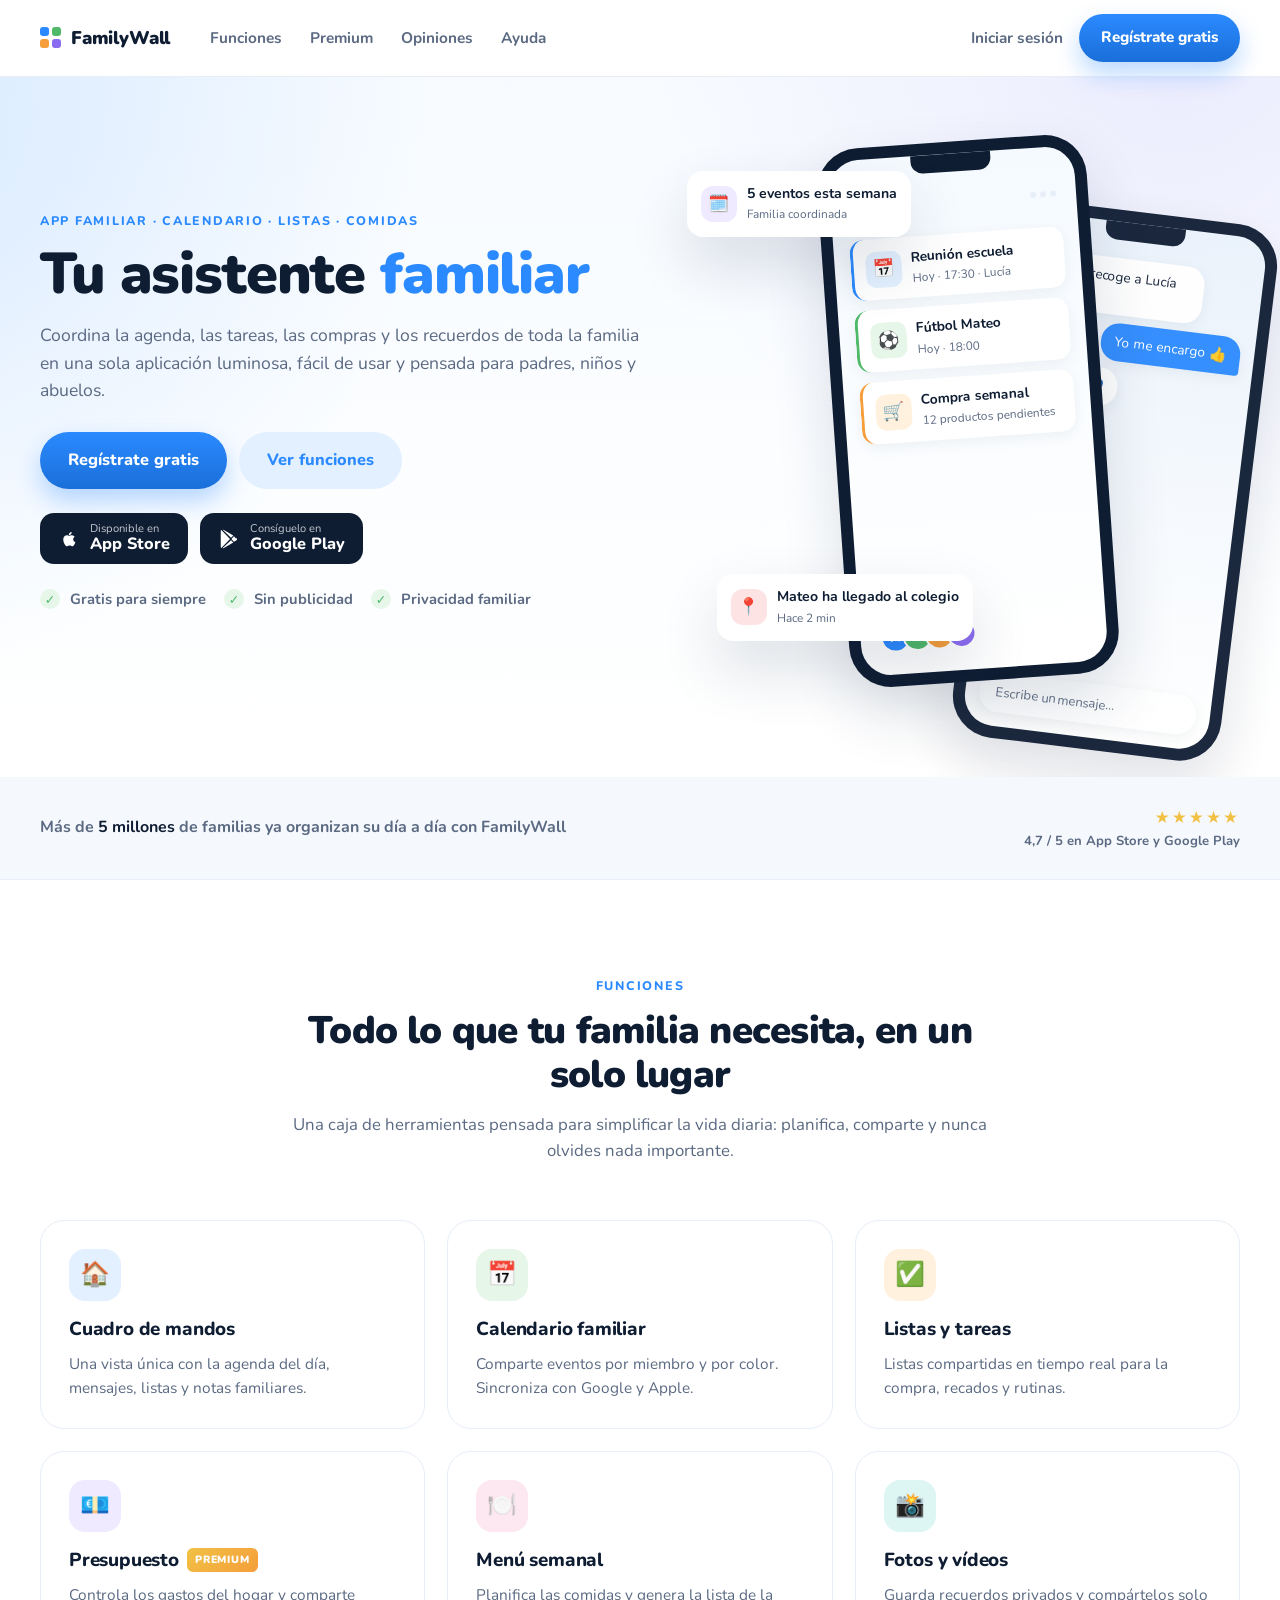
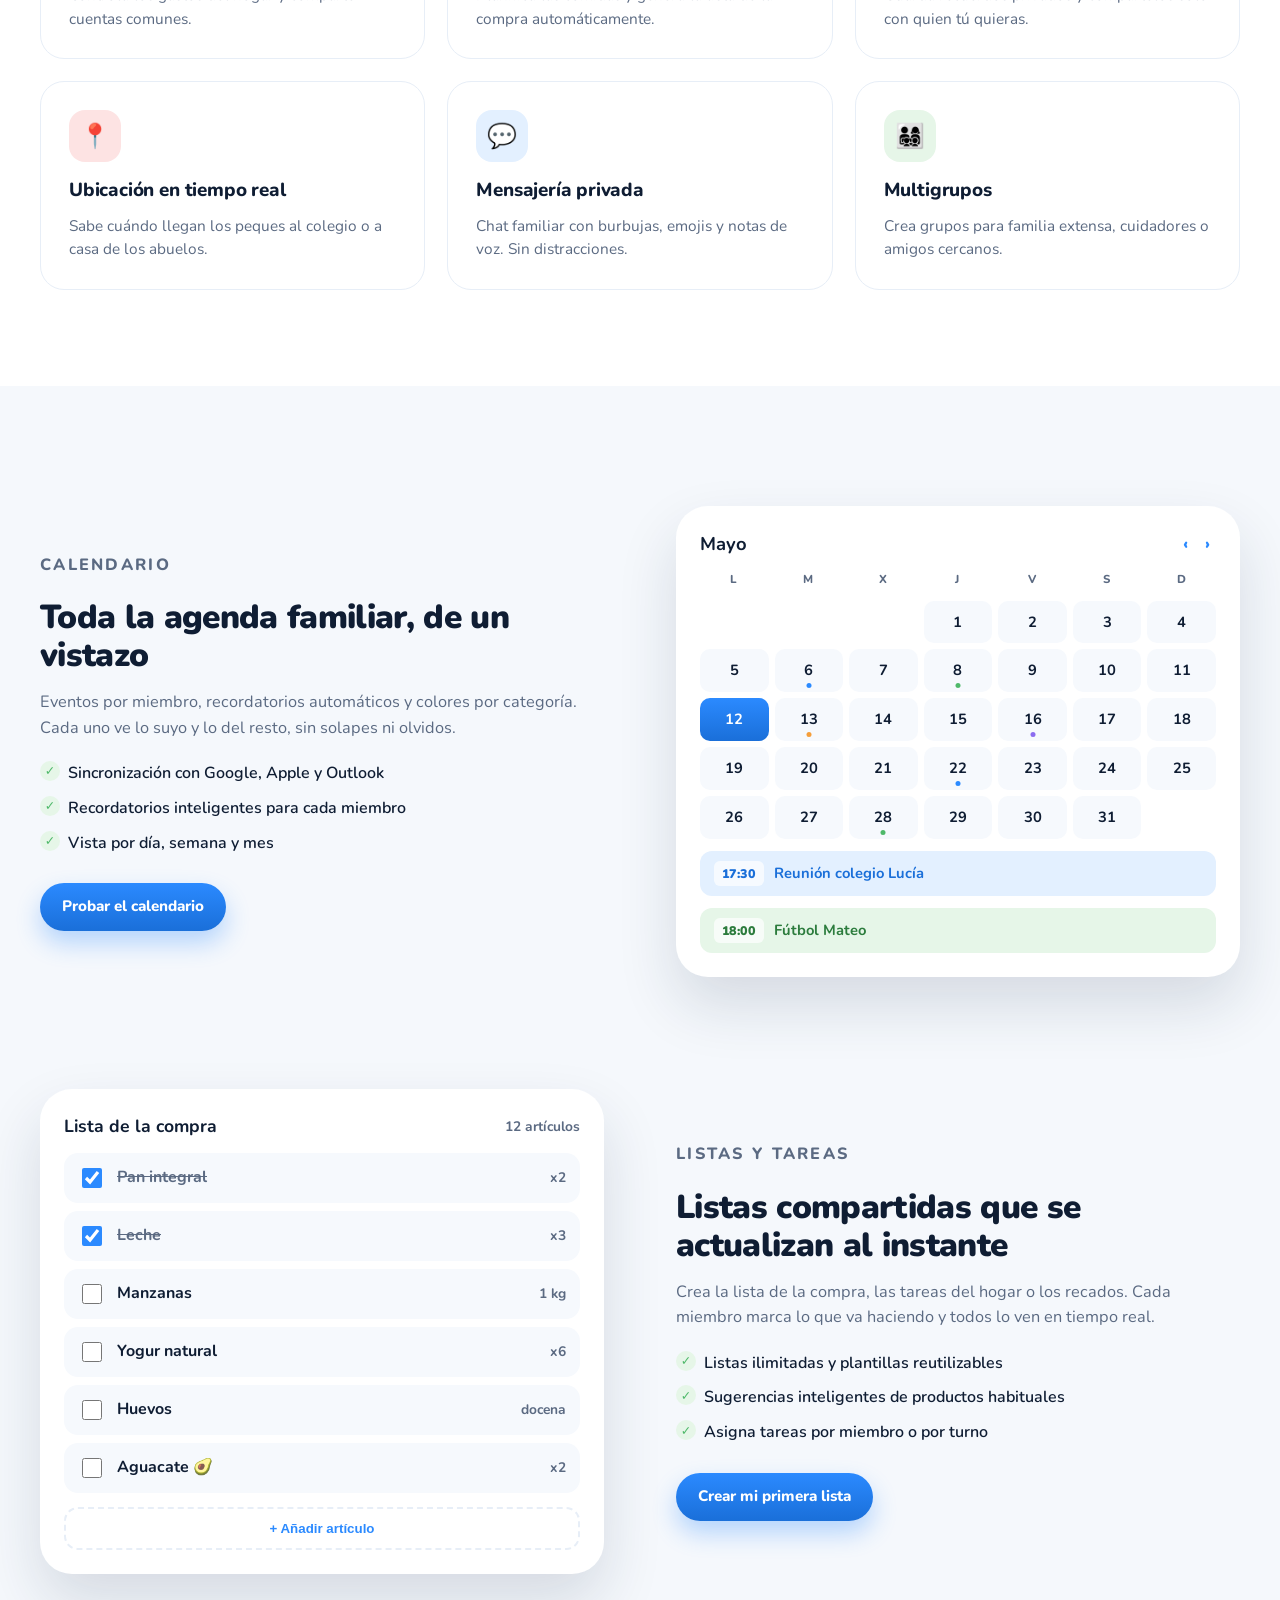
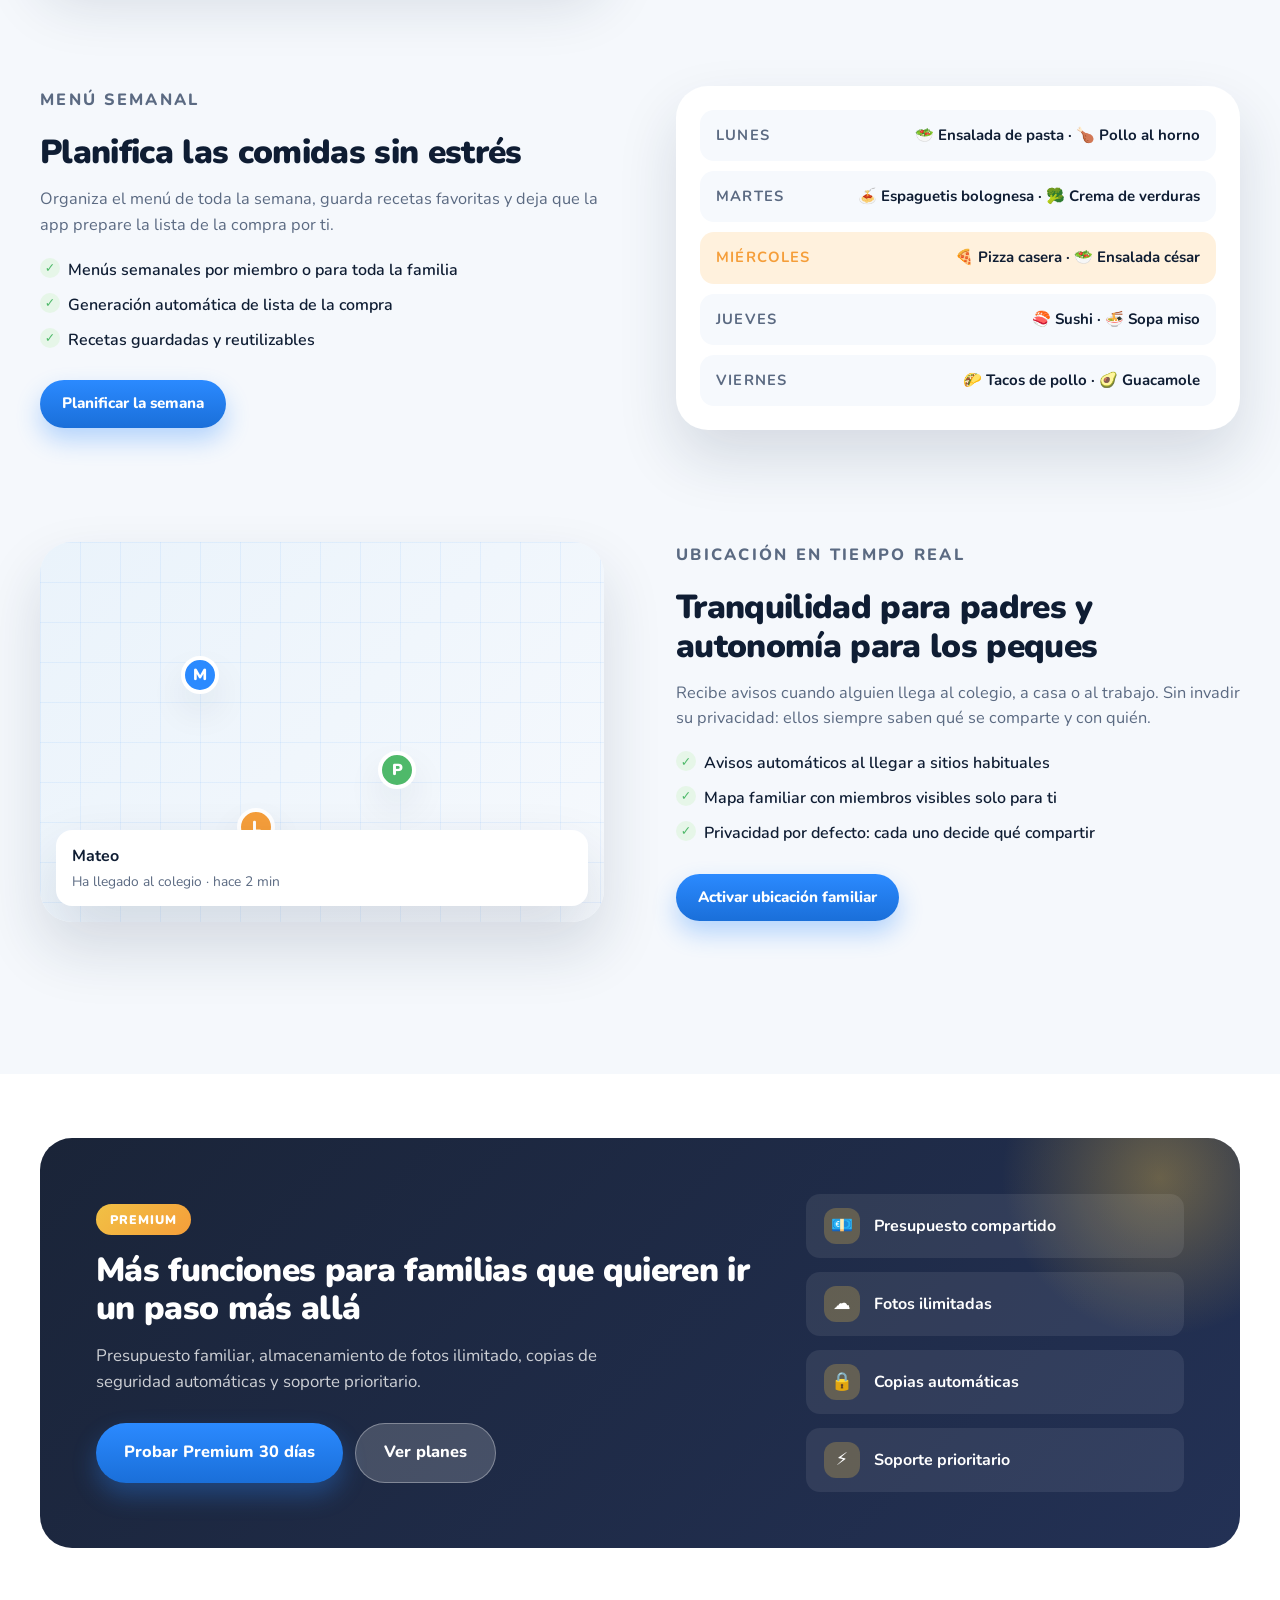
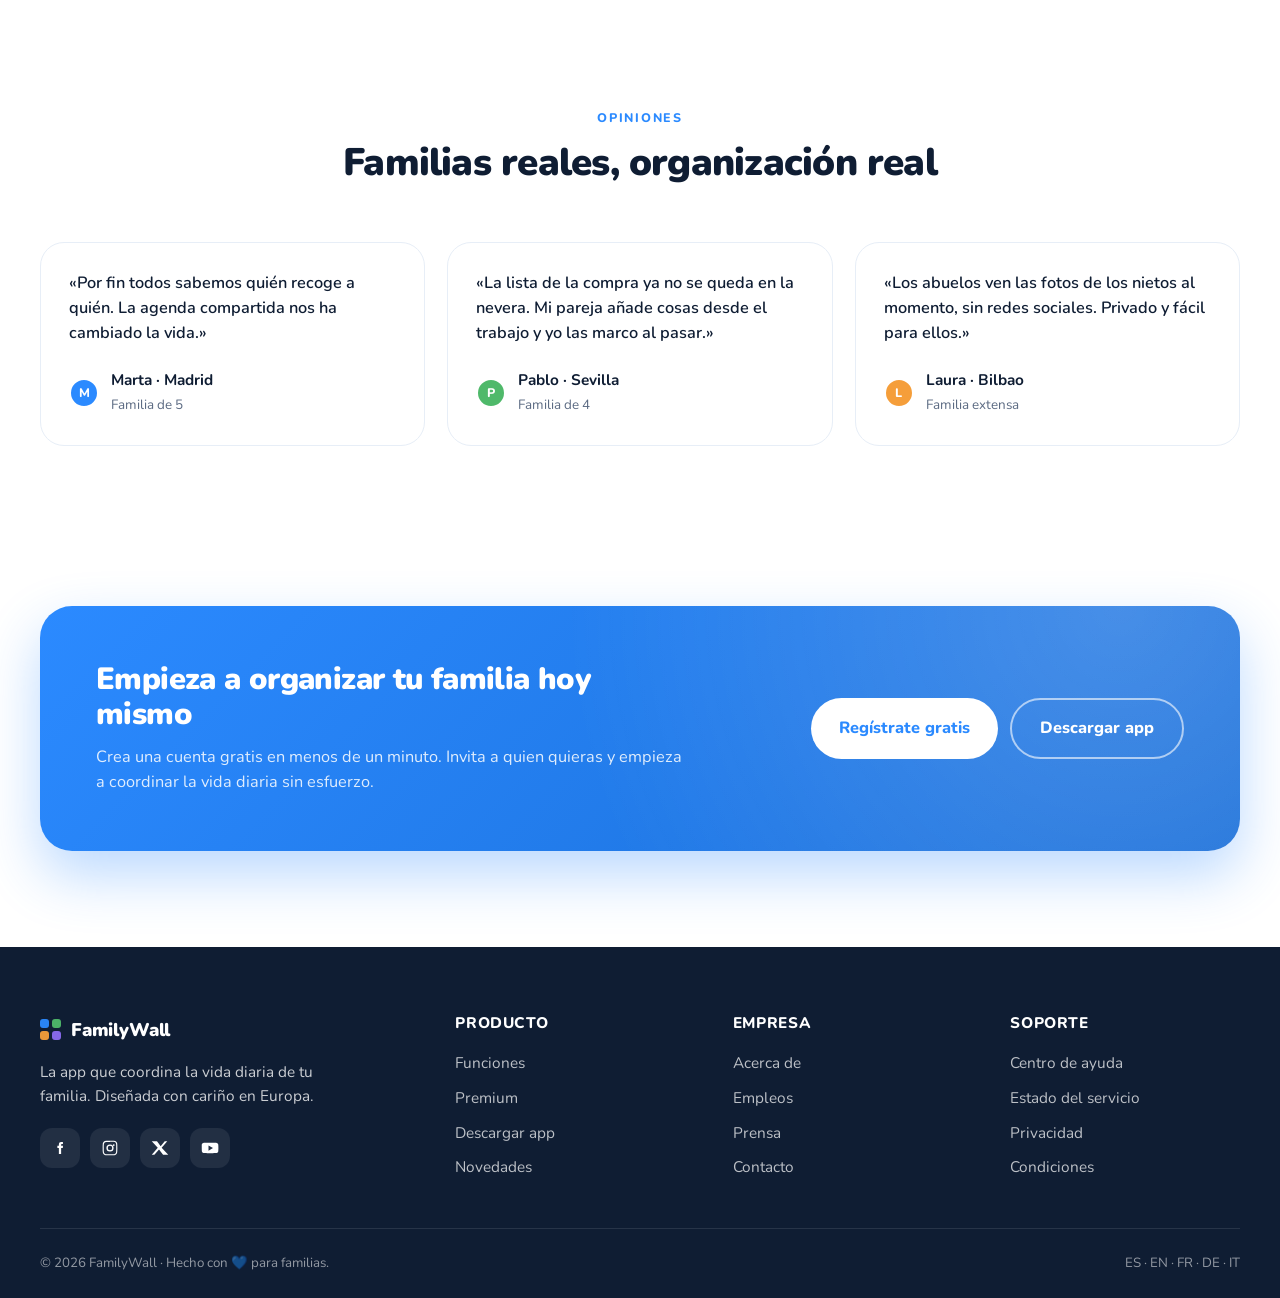
==== commit 427c4602: "Add files via upload" ====
--- a/index.html
+++ b/index.html
@@ -1,170 +1,455 @@
-<!DOCTYPE html>
-<html lang="es">
-<head>
-  <meta charset="UTF-8" />
-  <meta name="viewport" content="width=device-width, initial-scale=1.0, viewport-fit=cover" />
-  <title>FamilyWall · Tu asistente familiar</title>
-  <link rel="preconnect" href="https://fonts.googleapis.com">
-  <link rel="preconnect" href="https://fonts.gstatic.com" crossorigin>
-  <link href="https://fonts.googleapis.com/css2?family=Nunito:wght@400;600;700;800;900&display=swap" rel="stylesheet">
-  <link rel="stylesheet" href="styles.css" />
-</head>
-<body>
-  <div class="app-shell">
-    <header class="app-header">
-      <div class="brand">
-        <span class="brand-mark" aria-hidden="true">
-          <span class="brand-dot brand-dot--blue"></span>
-          <span class="brand-dot brand-dot--green"></span>
-          <span class="brand-dot brand-dot--orange"></span>
-          <span class="brand-dot brand-dot--purple"></span>
-        </span>
-        <div>
-          <p class="eyebrow">FamilyWall</p>
-          <h1>Tu asistente familiar</h1>
-        </div>
-      </div>
-      <div class="header-actions">
-        <div class="family-avatars" aria-label="Miembros de la familia">
-          <span class="avatar avatar--blue">M</span>
-          <span class="avatar avatar--green">P</span>
-          <span class="avatar avatar--orange">L</span>
-          <span class="avatar avatar--purple">+2</span>
-        </div>
-        <button class="primary-button" id="open-dashboard">Abrir panel</button>
-      </div>
-    </header>
-
-    <main class="hero-card">
-      <div class="hero-copy">
-        <p class="tag">Calendario · Menús · Compras · Familia</p>
-        <h2>Coordina la vida diaria de toda la familia</h2>
-        <p>Agenda compartida, menú semanal y lista de la compra en una interfaz luminosa, con botones grandes y navegación fácil para padres, niños y abuelos.</p>
-        <div class="hero-chips">
-          <span class="hero-chip"><span class="chip-icon">📅</span>Agenda compartida</span>
-          <span class="hero-chip"><span class="chip-icon">🍽️</span>Menú semanal</span>
-          <span class="hero-chip"><span class="chip-icon">🛒</span>Lista de la compra</span>
-          <span class="hero-chip"><span class="chip-icon">💙</span>Para toda la familia</span>
-        </div>
-      </div>
-      <div class="hero-actions">
-        <button class="secondary-button secondary-button--blue" data-target="calendar"><span class="btn-emoji">📅</span> Ir al calendario</button>
-        <button class="secondary-button secondary-button--green" data-target="menu"><span class="btn-emoji">🍽️</span> Ir al menú</button>
-        <button class="secondary-button secondary-button--orange" data-target="shopping"><span class="btn-emoji">🛒</span> Ir a la lista</button>
-      </div>
-    </main>
-
-    <section class="app-nav">
-      <button class="nav-button active" data-tab="dashboard"><span class="nav-emoji">🏠</span> Inicio</button>
-      <button class="nav-button" data-tab="calendar"><span class="nav-emoji">📅</span> Calendario</button>
-      <button class="nav-button" data-tab="menu"><span class="nav-emoji">🍽️</span> Menú</button>
-      <button class="nav-button" data-tab="shopping"><span class="nav-emoji">🛒</span> Compra</button>
-    </section>
-
-    <section class="tab-panel active" id="dashboard">
-      <div class="card">
-        <div class="section-header">
-          <div>
-            <p class="tag">PANEL FAMILIAR</p>
-            <h3>Resumen rápido</h3>
-          </div>
-          <span class="today-chip today-chip--soft">Hoy</span>
-        </div>
-        <div class="grid-3">
-          <div class="stat-card stat-card--blue">
-            <span class="stat-icon">📅</span>
-            <span>Eventos hoy</span>
-            <strong id="today-count">0</strong>
-          </div>
-          <div class="stat-card stat-card--green">
-            <span class="stat-icon">🍽️</span>
-            <span>Platos planeados</span>
-            <strong id="menu-count">0</strong>
-          </div>
-          <div class="stat-card stat-card--orange">
-            <span class="stat-icon">🛒</span>
-            <span>Artículos pendientes</span>
-            <strong id="shopping-count">0</strong>
-          </div>
-        </div>
-      </div>
-      <div class="card highlight-card">
-        <div class="highlight-icon">💡</div>
-        <div>
-          <h3>Consejo familiar</h3>
-          <p>Usa este tablero para ver el calendario, elegir el menú y marcar los productos comprados sin salir de la pantalla. Pensado para tablet, perfecto para colgar en la cocina.</p>
-        </div>
-      </div>
-    </section>
-
-    <section class="tab-panel" id="calendar">
-      <div class="card">
-        <div class="section-header">
-          <div>
-            <p class="tag">CALENDARIO</p>
-            <h3>Agenda familiar</h3>
-          </div>
-          <button class="primary-button" id="add-event">Añadir evento</button>
-        </div>
-        <div class="month-panel">
-          <div class="month-nav">
-            <button class="ghost-button" id="prev-month">&#8249;</button>
-            <div>
-              <p class="month-label">Mes</p>
-              <strong id="calendar-month-name"></strong>
-            </div>
-            <button class="ghost-button" id="next-month">&#8250;</button>
-          </div>
-          <div class="calendar-legend">
-            <div class="legend-item"><span class="legend-dot legend-blue"></span>Cita</div>
-            <div class="legend-item"><span class="legend-dot legend-green"></span>Escuela</div>
-            <div class="legend-item"><span class="legend-dot legend-orange"></span>Actividad</div>
-            <div class="legend-item"><span class="legend-dot legend-purple"></span>Otro</div>
-          </div>
-          <div class="month-grid" id="month-grid"></div>
-        </div>
-        <div class="calendar-grid" id="event-list"></div>
-      </div>
-    </section>
-
-    <section class="tab-panel" id="menu">
-      <div class="card">
-        <div class="section-header">
-          <div>
-            <p class="tag">MENÚ SEMANAL</p>
-            <h3>Planifica comidas</h3>
-          </div>
-          <button class="primary-button" id="add-menu-item">Agregar plato</button>
-        </div>
-        <div class="menu-list" id="menu-list"></div>
-      </div>
-    </section>
-
-    <section class="tab-panel" id="shopping">
-      <div class="card">
-        <div class="section-header">
-          <div>
-            <p class="tag">LISTA DE LA COMPRA</p>
-            <h3>Todo en un lugar</h3>
-          </div>
-          <button class="primary-button" id="add-item">Agregar artículo</button>
-        </div>
-        <div class="shopping-list" id="shopping-list"></div>
-      </div>
-    </section>
-
-    <footer class="app-footer">
-      <p>FamilyWall · Organización familiar fácil y visual para tablet</p>
-    </footer>
-  </div>
-
-  <div class="modal hidden" id="modal">
-    <div class="modal-panel">
-      <button class="close-button" id="close-modal">×</button>
-      <div id="modal-content"></div>
-    </div>
-  </div>
-
-  <script src="app.js"></script>
-</body>
-</html>
+<!DOCTYPE html>
+<html lang="es">
+<head>
+  <meta charset="UTF-8" />
+  <meta name="viewport" content="width=device-width, initial-scale=1.0, viewport-fit=cover" />
+  <title>FamilyWall · Tu asistente familiar</title>
+  <meta name="description" content="La app que coordina la vida diaria de tu familia: calendario, tareas, lista de la compra, comidas, fotos, ubicación y mensajería en un solo lugar." />
+  <link rel="preconnect" href="https://fonts.googleapis.com">
+  <link rel="preconnect" href="https://fonts.gstatic.com" crossorigin>
+  <link href="https://fonts.googleapis.com/css2?family=Nunito:wght@400;600;700;800;900&display=swap" rel="stylesheet">
+  <link rel="stylesheet" href="styles.css" />
+</head>
+<body>
+
+  <!-- ───── Top nav ───── -->
+  <header class="site-header">
+    <div class="container site-nav">
+      <a href="#" class="logo" aria-label="FamilyWall inicio">
+        <span class="logo-mark" aria-hidden="true">
+          <span></span><span></span><span></span><span></span>
+        </span>
+        <span class="logo-text">FamilyWall</span>
+      </a>
+
+      <nav class="nav-links" aria-label="Principal">
+        <a href="#funciones">Funciones</a>
+        <a href="#premium">Premium</a>
+        <a href="#opiniones">Opiniones</a>
+        <a href="#ayuda">Ayuda</a>
+      </nav>
+
+      <div class="nav-actions">
+        <a href="#" class="link-muted">Iniciar sesión</a>
+        <a href="#" class="btn btn-primary">Regístrate gratis</a>
+      </div>
+
+      <button class="menu-toggle" id="menu-toggle" aria-label="Abrir menú">
+        <span></span><span></span><span></span>
+      </button>
+    </div>
+  </header>
+
+  <!-- ───── Hero ───── -->
+  <section class="hero">
+    <div class="container hero-grid">
+      <div class="hero-copy">
+        <p class="eyebrow">App familiar · Calendario · Listas · Comidas</p>
+        <h1>Tu asistente <span class="text-blue">familiar</span></h1>
+        <p class="lead">
+          Coordina la agenda, las tareas, las compras y los recuerdos de toda la familia en una sola
+          aplicación luminosa, fácil de usar y pensada para padres, niños y abuelos.
+        </p>
+        <div class="cta-row">
+          <a href="#" class="btn btn-primary btn-lg">Regístrate gratis</a>
+          <a href="#funciones" class="btn btn-ghost btn-lg">Ver funciones</a>
+        </div>
+        <div class="store-badges">
+          <a href="#" class="store-badge" aria-label="Descargar en App Store">
+            <svg viewBox="0 0 24 24" aria-hidden="true"><path d="M16.5 12.5c0-2 1.6-3 1.7-3a3.6 3.6 0 0 0-2.9-1.6c-1.2-.1-2.4.7-3 .7-.6 0-1.6-.7-2.7-.7a3.8 3.8 0 0 0-3.2 2c-1.4 2.4-.4 6 1 8 .7.9 1.5 2 2.6 2 1 0 1.4-.7 2.7-.7s1.6.7 2.7.7c1.1 0 1.8-1 2.5-2a8.7 8.7 0 0 0 1.1-2.3 3.5 3.5 0 0 1-2.5-3.1zm-2.4-5.7a3.4 3.4 0 0 0 .8-2.5 3.6 3.6 0 0 0-2.3 1.2 3.3 3.3 0 0 0-.8 2.4 3 3 0 0 0 2.3-1.1z"/></svg>
+            <span>
+              <small>Disponible en</small>
+              <strong>App Store</strong>
+            </span>
+          </a>
+          <a href="#" class="store-badge" aria-label="Descargar en Google Play">
+            <svg viewBox="0 0 24 24" aria-hidden="true"><path d="M3.6 2.3a1.6 1.6 0 0 0-.6 1.3v16.8a1.6 1.6 0 0 0 .6 1.3l9.5-9.7zm10.6 8.4 2.5-2.5L6.4 2.1a1.6 1.6 0 0 0-1.3-.1zm5.6 1L17.4 9 14.7 12l2.7 3 2.4-1.4a1.6 1.6 0 0 0 0-2.9zM5.1 21.9a1.6 1.6 0 0 0 1.3-.1l10.3-6 -2.5-2.5z"/></svg>
+            <span>
+              <small>Consíguelo en</small>
+              <strong>Google Play</strong>
+            </span>
+          </a>
+        </div>
+        <ul class="trust-list">
+          <li><span class="check">✓</span> Gratis para siempre</li>
+          <li><span class="check">✓</span> Sin publicidad</li>
+          <li><span class="check">✓</span> Privacidad familiar</li>
+        </ul>
+      </div>
+
+      <!-- Phone mockup (CSS) -->
+      <div class="hero-visual" aria-hidden="true">
+        <div class="phone phone-front">
+          <div class="phone-notch"></div>
+          <div class="phone-screen">
+            <div class="screen-header">
+              <strong>Hoy</strong>
+              <span class="dot-row"><i></i><i></i><i></i></span>
+            </div>
+            <div class="screen-card screen-card--blue">
+              <span class="screen-icon">📅</span>
+              <div>
+                <strong>Reunión escuela</strong>
+                <small>Hoy · 17:30 · Lucía</small>
+              </div>
+            </div>
+            <div class="screen-card screen-card--green">
+              <span class="screen-icon">⚽</span>
+              <div>
+                <strong>Fútbol Mateo</strong>
+                <small>Hoy · 18:00</small>
+              </div>
+            </div>
+            <div class="screen-card screen-card--orange">
+              <span class="screen-icon">🛒</span>
+              <div>
+                <strong>Compra semanal</strong>
+                <small>12 productos pendientes</small>
+              </div>
+            </div>
+            <div class="screen-avatars">
+              <span class="av av-blue">M</span>
+              <span class="av av-green">P</span>
+              <span class="av av-orange">L</span>
+              <span class="av av-purple">A</span>
+            </div>
+          </div>
+        </div>
+        <div class="phone phone-back">
+          <div class="phone-notch"></div>
+          <div class="phone-screen screen-chat">
+            <div class="bubble bubble-in">¿Quién recoge a Lucía hoy? 🚸</div>
+            <div class="bubble bubble-out">Yo me encargo 👍</div>
+            <div class="bubble bubble-in">¡Gracias! 💙</div>
+            <div class="chat-input"><span>Escribe un mensaje…</span></div>
+          </div>
+        </div>
+        <div class="floating-card floating-card--cal">
+          <span class="fc-icon">🗓️</span>
+          <div>
+            <strong>5 eventos esta semana</strong>
+            <small>Familia coordinada</small>
+          </div>
+        </div>
+        <div class="floating-card floating-card--loc">
+          <span class="fc-icon">📍</span>
+          <div>
+            <strong>Mateo ha llegado al colegio</strong>
+            <small>Hace 2 min</small>
+          </div>
+        </div>
+      </div>
+    </div>
+  </section>
+
+  <!-- ───── Logos / social proof ───── -->
+  <section class="social-proof">
+    <div class="container social-proof-inner">
+      <p>Más de <strong>5 millones</strong> de familias ya organizan su día a día con FamilyWall</p>
+      <div class="stars" aria-label="Valoración media 4,7 sobre 5">
+        <span>★★★★★</span>
+        <small>4,7 / 5 en App Store y Google Play</small>
+      </div>
+    </div>
+  </section>
+
+  <!-- ───── Features grid ───── -->
+  <section id="funciones" class="features">
+    <div class="container">
+      <header class="section-head">
+        <p class="eyebrow">Funciones</p>
+        <h2>Todo lo que tu familia necesita, en un solo lugar</h2>
+        <p class="section-sub">Una caja de herramientas pensada para simplificar la vida diaria: planifica, comparte y nunca olvides nada importante.</p>
+      </header>
+
+      <div class="features-grid">
+        <article class="feature-card f-blue">
+          <span class="feature-icon">🏠</span>
+          <h3>Cuadro de mandos</h3>
+          <p>Una vista única con la agenda del día, mensajes, listas y notas familiares.</p>
+        </article>
+        <article class="feature-card f-green">
+          <span class="feature-icon">📅</span>
+          <h3>Calendario familiar</h3>
+          <p>Comparte eventos por miembro y por color. Sincroniza con Google y Apple.</p>
+        </article>
+        <article class="feature-card f-orange">
+          <span class="feature-icon">✅</span>
+          <h3>Listas y tareas</h3>
+          <p>Listas compartidas en tiempo real para la compra, recados y rutinas.</p>
+        </article>
+        <article class="feature-card f-purple">
+          <span class="feature-icon">💶</span>
+          <h3>Presupuesto <span class="badge-premium">Premium</span></h3>
+          <p>Controla los gastos del hogar y comparte cuentas comunes.</p>
+        </article>
+        <article class="feature-card f-pink">
+          <span class="feature-icon">🍽️</span>
+          <h3>Menú semanal</h3>
+          <p>Planifica las comidas y genera la lista de la compra automáticamente.</p>
+        </article>
+        <article class="feature-card f-teal">
+          <span class="feature-icon">📸</span>
+          <h3>Fotos y vídeos</h3>
+          <p>Guarda recuerdos privados y compártelos solo con quien tú quieras.</p>
+        </article>
+        <article class="feature-card f-red">
+          <span class="feature-icon">📍</span>
+          <h3>Ubicación en tiempo real</h3>
+          <p>Sabe cuándo llegan los peques al colegio o a casa de los abuelos.</p>
+        </article>
+        <article class="feature-card f-blue">
+          <span class="feature-icon">💬</span>
+          <h3>Mensajería privada</h3>
+          <p>Chat familiar con burbujas, emojis y notas de voz. Sin distracciones.</p>
+        </article>
+        <article class="feature-card f-green">
+          <span class="feature-icon">👨‍👩‍👧‍👦</span>
+          <h3>Multigrupos</h3>
+          <p>Crea grupos para familia extensa, cuidadores o amigos cercanos.</p>
+        </article>
+      </div>
+    </div>
+  </section>
+
+  <!-- ───── Alternating feature rows ───── -->
+  <section class="feature-rows">
+    <div class="container">
+
+      <article class="feature-row">
+        <div class="feature-row-copy">
+          <p class="eyebrow text-blue">Calendario</p>
+          <h2>Toda la agenda familiar, de un vistazo</h2>
+          <p>Eventos por miembro, recordatorios automáticos y colores por categoría. Cada uno ve lo suyo y lo del resto, sin solapes ni olvidos.</p>
+          <ul class="bullets">
+            <li>Sincronización con Google, Apple y Outlook</li>
+            <li>Recordatorios inteligentes para cada miembro</li>
+            <li>Vista por día, semana y mes</li>
+          </ul>
+          <a href="#" class="btn btn-primary">Probar el calendario</a>
+        </div>
+        <div class="feature-row-visual">
+          <div class="mock-calendar">
+            <div class="mc-header">
+              <strong>Mayo</strong>
+              <span class="mc-arrows">‹ ›</span>
+            </div>
+            <div class="mc-week">
+              <span>L</span><span>M</span><span>X</span><span>J</span><span>V</span><span>S</span><span>D</span>
+            </div>
+            <div class="mc-grid">
+              <div></div><div></div><div></div><div>1</div><div>2</div><div>3</div><div>4</div>
+              <div>5</div><div class="dot-blue">6</div><div>7</div><div class="dot-green">8</div><div>9</div><div>10</div><div>11</div>
+              <div class="today">12</div><div class="dot-orange">13</div><div>14</div><div>15</div><div class="dot-purple">16</div><div>17</div><div>18</div>
+              <div>19</div><div>20</div><div>21</div><div class="dot-blue">22</div><div>23</div><div>24</div><div>25</div>
+              <div>26</div><div>27</div><div class="dot-green">28</div><div>29</div><div>30</div><div>31</div><div></div>
+            </div>
+            <div class="mc-event mc-event--blue"><span>17:30</span> Reunión colegio Lucía</div>
+            <div class="mc-event mc-event--green"><span>18:00</span> Fútbol Mateo</div>
+          </div>
+        </div>
+      </article>
+
+      <article class="feature-row reverse">
+        <div class="feature-row-copy">
+          <p class="eyebrow text-green">Listas y tareas</p>
+          <h2>Listas compartidas que se actualizan al instante</h2>
+          <p>Crea la lista de la compra, las tareas del hogar o los recados. Cada miembro marca lo que va haciendo y todos lo ven en tiempo real.</p>
+          <ul class="bullets">
+            <li>Listas ilimitadas y plantillas reutilizables</li>
+            <li>Sugerencias inteligentes de productos habituales</li>
+            <li>Asigna tareas por miembro o por turno</li>
+          </ul>
+          <a href="#" class="btn btn-primary">Crear mi primera lista</a>
+        </div>
+        <div class="feature-row-visual">
+          <div class="mock-list">
+            <div class="ml-head">
+              <strong>Lista de la compra</strong>
+              <span>12 artículos</span>
+            </div>
+            <label class="ml-item"><input type="checkbox" checked> <span>Pan integral</span><em>x2</em></label>
+            <label class="ml-item"><input type="checkbox" checked> <span>Leche</span><em>x3</em></label>
+            <label class="ml-item"><input type="checkbox"> <span>Manzanas</span><em>1 kg</em></label>
+            <label class="ml-item"><input type="checkbox"> <span>Yogur natural</span><em>x6</em></label>
+            <label class="ml-item"><input type="checkbox"> <span>Huevos</span><em>docena</em></label>
+            <label class="ml-item"><input type="checkbox"> <span>Aguacate 🥑</span><em>x2</em></label>
+            <button class="ml-add">+ Añadir artículo</button>
+          </div>
+        </div>
+      </article>
+
+      <article class="feature-row">
+        <div class="feature-row-copy">
+          <p class="eyebrow text-orange">Menú semanal</p>
+          <h2>Planifica las comidas sin estrés</h2>
+          <p>Organiza el menú de toda la semana, guarda recetas favoritas y deja que la app prepare la lista de la compra por ti.</p>
+          <ul class="bullets">
+            <li>Menús semanales por miembro o para toda la familia</li>
+            <li>Generación automática de lista de la compra</li>
+            <li>Recetas guardadas y reutilizables</li>
+          </ul>
+          <a href="#" class="btn btn-primary">Planificar la semana</a>
+        </div>
+        <div class="feature-row-visual">
+          <div class="mock-menu">
+            <div class="mm-day"><strong>Lunes</strong><span>🥗 Ensalada de pasta · 🍗 Pollo al horno</span></div>
+            <div class="mm-day"><strong>Martes</strong><span>🍝 Espaguetis bolognesa · 🥦 Crema de verduras</span></div>
+            <div class="mm-day mm-day--today"><strong>Miércoles</strong><span>🍕 Pizza casera · 🥗 Ensalada césar</span></div>
+            <div class="mm-day"><strong>Jueves</strong><span>🍣 Sushi · 🍜 Sopa miso</span></div>
+            <div class="mm-day"><strong>Viernes</strong><span>🌮 Tacos de pollo · 🥑 Guacamole</span></div>
+          </div>
+        </div>
+      </article>
+
+      <article class="feature-row reverse">
+        <div class="feature-row-copy">
+          <p class="eyebrow text-red">Ubicación en tiempo real</p>
+          <h2>Tranquilidad para padres y autonomía para los peques</h2>
+          <p>Recibe avisos cuando alguien llega al colegio, a casa o al trabajo. Sin invadir su privacidad: ellos siempre saben qué se comparte y con quién.</p>
+          <ul class="bullets">
+            <li>Avisos automáticos al llegar a sitios habituales</li>
+            <li>Mapa familiar con miembros visibles solo para ti</li>
+            <li>Privacidad por defecto: cada uno decide qué compartir</li>
+          </ul>
+          <a href="#" class="btn btn-primary">Activar ubicación familiar</a>
+        </div>
+        <div class="feature-row-visual">
+          <div class="mock-map">
+            <div class="map-grid"></div>
+            <span class="map-pin pin-blue" style="top:30%;left:25%">M</span>
+            <span class="map-pin pin-green" style="top:55%;left:60%">P</span>
+            <span class="map-pin pin-orange" style="top:70%;left:35%">L</span>
+            <div class="map-card">
+              <strong>Mateo</strong>
+              <small>Ha llegado al colegio · hace 2 min</small>
+            </div>
+          </div>
+        </div>
+      </article>
+
+    </div>
+  </section>
+
+  <!-- ───── Premium ───── -->
+  <section id="premium" class="premium">
+    <div class="container premium-card">
+      <div>
+        <span class="badge-premium badge-premium--lg">Premium</span>
+        <h2>Más funciones para familias que quieren ir un paso más allá</h2>
+        <p>Presupuesto familiar, almacenamiento de fotos ilimitado, copias de seguridad automáticas y soporte prioritario.</p>
+        <div class="cta-row">
+          <a href="#" class="btn btn-primary btn-lg">Probar Premium 30 días</a>
+          <a href="#" class="btn btn-ghost-light btn-lg">Ver planes</a>
+        </div>
+      </div>
+      <ul class="premium-list">
+        <li><span>💶</span> Presupuesto compartido</li>
+        <li><span>☁️</span> Fotos ilimitadas</li>
+        <li><span>🔒</span> Copias automáticas</li>
+        <li><span>⚡</span> Soporte prioritario</li>
+      </ul>
+    </div>
+  </section>
+
+  <!-- ───── Testimonials ───── -->
+  <section id="opiniones" class="testimonials">
+    <div class="container">
+      <header class="section-head">
+        <p class="eyebrow">Opiniones</p>
+        <h2>Familias reales, organización real</h2>
+      </header>
+      <div class="testimonials-grid">
+        <figure class="testimonial">
+          <blockquote>«Por fin todos sabemos quién recoge a quién. La agenda compartida nos ha cambiado la vida.»</blockquote>
+          <figcaption>
+            <span class="av av-blue">M</span>
+            <div><strong>Marta · Madrid</strong><small>Familia de 5</small></div>
+          </figcaption>
+        </figure>
+        <figure class="testimonial">
+          <blockquote>«La lista de la compra ya no se queda en la nevera. Mi pareja añade cosas desde el trabajo y yo las marco al pasar.»</blockquote>
+          <figcaption>
+            <span class="av av-green">P</span>
+            <div><strong>Pablo · Sevilla</strong><small>Familia de 4</small></div>
+          </figcaption>
+        </figure>
+        <figure class="testimonial">
+          <blockquote>«Los abuelos ven las fotos de los nietos al momento, sin redes sociales. Privado y fácil para ellos.»</blockquote>
+          <figcaption>
+            <span class="av av-orange">L</span>
+            <div><strong>Laura · Bilbao</strong><small>Familia extensa</small></div>
+          </figcaption>
+        </figure>
+      </div>
+    </div>
+  </section>
+
+  <!-- ───── Final CTA ───── -->
+  <section class="final-cta">
+    <div class="container final-cta-card">
+      <div>
+        <h2>Empieza a organizar tu familia hoy mismo</h2>
+        <p>Crea una cuenta gratis en menos de un minuto. Invita a quien quieras y empieza a coordinar la vida diaria sin esfuerzo.</p>
+      </div>
+      <div class="cta-row">
+        <a href="#" class="btn btn-light btn-lg">Regístrate gratis</a>
+        <a href="#" class="btn btn-outline-light btn-lg">Descargar app</a>
+      </div>
+    </div>
+  </section>
+
+  <!-- ───── Footer ───── -->
+  <footer id="ayuda" class="site-footer">
+    <div class="container footer-grid">
+      <div class="footer-brand">
+        <a href="#" class="logo">
+          <span class="logo-mark logo-mark--light"><span></span><span></span><span></span><span></span></span>
+          <span class="logo-text">FamilyWall</span>
+        </a>
+        <p>La app que coordina la vida diaria de tu familia. Diseñada con cariño en Europa.</p>
+        <div class="social">
+          <a href="#" aria-label="Facebook"><svg viewBox="0 0 24 24"><path d="M13.5 9V7.5c0-.6.4-.8.7-.8h1.7V4h-2.3c-2.6 0-3.1 2-3.1 3.2V9H8.5v3h2v8h3v-8h2.2l.3-3z"/></svg></a>
+          <a href="#" aria-label="Instagram"><svg viewBox="0 0 24 24"><path d="M12 2.2c3.2 0 3.6 0 4.8.1a6.6 6.6 0 0 1 2.2.4 4.5 4.5 0 0 1 2.3 2.3 6.6 6.6 0 0 1 .4 2.2c.1 1.2.1 1.6.1 4.8s0 3.6-.1 4.8a6.6 6.6 0 0 1-.4 2.2 4.5 4.5 0 0 1-2.3 2.3 6.6 6.6 0 0 1-2.2.4c-1.2.1-1.6.1-4.8.1s-3.6 0-4.8-.1a6.6 6.6 0 0 1-2.2-.4 4.5 4.5 0 0 1-2.3-2.3 6.6 6.6 0 0 1-.4-2.2C2.2 15.6 2.2 15.2 2.2 12s0-3.6.1-4.8a6.6 6.6 0 0 1 .4-2.2A4.5 4.5 0 0 1 5 2.7a6.6 6.6 0 0 1 2.2-.4C8.4 2.2 8.8 2.2 12 2.2zm0 1.8c-3.2 0-3.5 0-4.7.1a4.7 4.7 0 0 0-1.7.3 2.7 2.7 0 0 0-1.5 1.5 4.7 4.7 0 0 0-.3 1.7C3.7 8.5 3.7 8.8 3.7 12s0 3.5.1 4.7a4.7 4.7 0 0 0 .3 1.7 2.7 2.7 0 0 0 1.5 1.5 4.7 4.7 0 0 0 1.7.3c1.2.1 1.5.1 4.7.1s3.5 0 4.7-.1a4.7 4.7 0 0 0 1.7-.3 2.7 2.7 0 0 0 1.5-1.5 4.7 4.7 0 0 0 .3-1.7c.1-1.2.1-1.5.1-4.7s0-3.5-.1-4.7a4.7 4.7 0 0 0-.3-1.7 2.7 2.7 0 0 0-1.5-1.5 4.7 4.7 0 0 0-1.7-.3c-1.2-.1-1.5-.1-4.7-.1zm0 3.2a4.8 4.8 0 1 1 0 9.6 4.8 4.8 0 0 1 0-9.6zm0 1.8a3 3 0 1 0 0 6 3 3 0 0 0 0-6zm5-2.1a1.1 1.1 0 1 1 0 2.3 1.1 1.1 0 0 1 0-2.3z"/></svg></a>
+          <a href="#" aria-label="X / Twitter"><svg viewBox="0 0 24 24"><path d="M18.3 3h3.4l-7.5 8.6L23 21h-6.9l-5.4-7-6.2 7H1l8-9.2L1 3h7l4.9 6.5z"/></svg></a>
+          <a href="#" aria-label="YouTube"><svg viewBox="0 0 24 24"><path d="M23 7.2a2.8 2.8 0 0 0-2-2C19.2 5 12 5 12 5s-7.2 0-9 .2a2.8 2.8 0 0 0-2 2C1 9 1 12 1 12s0 3 .2 4.8a2.8 2.8 0 0 0 2 2C5 19 12 19 12 19s7.2 0 9-.2a2.8 2.8 0 0 0 2-2c.2-1.8.2-4.8.2-4.8s0-3-.2-4.8zM10 15.5v-7l6 3.5z"/></svg></a>
+        </div>
+      </div>
+
+      <div class="footer-col">
+        <h4>Producto</h4>
+        <ul>
+          <li><a href="#funciones">Funciones</a></li>
+          <li><a href="#premium">Premium</a></li>
+          <li><a href="#">Descargar app</a></li>
+          <li><a href="#">Novedades</a></li>
+        </ul>
+      </div>
+      <div class="footer-col">
+        <h4>Empresa</h4>
+        <ul>
+          <li><a href="#">Acerca de</a></li>
+          <li><a href="#">Empleos</a></li>
+          <li><a href="#">Prensa</a></li>
+          <li><a href="#">Contacto</a></li>
+        </ul>
+      </div>
+      <div class="footer-col">
+        <h4>Soporte</h4>
+        <ul>
+          <li><a href="#">Centro de ayuda</a></li>
+          <li><a href="#">Estado del servicio</a></li>
+          <li><a href="#">Privacidad</a></li>
+          <li><a href="#">Condiciones</a></li>
+        </ul>
+      </div>
+    </div>
+    <div class="container footer-bottom">
+      <small>© 2026 FamilyWall · Hecho con 💙 para familias.</small>
+      <small>ES · EN · FR · DE · IT</small>
+    </div>
+  </footer>
+
+  <script src="app.js"></script>
+</body>
+</html>
--- a/styles.css
+++ b/styles.css
@@ -1,92 +1,216 @@
 :root {
-  --bg: #f5faff;
+  --bg: #ffffff;
+  --bg-alt: #f5f8fc;
   --surface: #ffffff;
-  --surface-strong: #eef4fb;
-  --surface-soft: #f3f8ff;
-  --text: #14233a;
-  --muted: #5e6b80;
+  --text: #0f1d33;
+  --muted: #5b6a82;
+  --line: #e7eef7;
+
   --primary: #2b8aff;
   --primary-dark: #1a6fd9;
   --primary-soft: #e3f0ff;
-  --accent-green: #5fb86a;
-  --accent-green-soft: #e6f6e8;
-  --accent-orange: #f59e3a;
-  --accent-orange-soft: #fff1dd;
-  --accent-purple: #8b6cf0;
-  --accent-purple-soft: #efeaff;
-  --accent-red: #ef6b6b;
-  --shadow-sm: 0 6px 16px rgba(20, 43, 68, 0.06);
+
+  --green: #4fb96a;
+  --green-soft: #e6f6e8;
+  --orange: #f59e3a;
+  --orange-soft: #fff1dd;
+  --purple: #8b6cf0;
+  --purple-soft: #efeaff;
+  --pink: #ee6aa3;
+  --pink-soft: #fde7f0;
+  --teal: #2bbcb1;
+  --teal-soft: #def6f3;
+  --red: #ef6b6b;
+  --red-soft: #fde3e3;
+  --gold: #f1c145;
+
+  --shadow-sm: 0 4px 14px rgba(20, 43, 68, 0.06);
   --shadow: 0 18px 36px rgba(20, 43, 68, 0.08);
-  --shadow-lg: 0 28px 56px rgba(20, 43, 68, 0.12);
-  --radius-sm: 14px;
-  --radius: 22px;
-  --radius-lg: 28px;
-  --radius-xl: 36px;
-}
-
-* {
-  box-sizing: border-box;
-}
+  --shadow-lg: 0 28px 60px rgba(20, 43, 68, 0.14);
+
+  --radius-sm: 12px;
+  --radius: 18px;
+  --radius-lg: 24px;
+  --radius-xl: 32px;
+}
+
+* { box-sizing: border-box; }
+
+html { scroll-behavior: smooth; }
 
 body {
   margin: 0;
-  min-height: 100vh;
   font-family: "Nunito", system-ui, -apple-system, BlinkMacSystemFont, "Segoe UI", Roboto, Helvetica, Arial, sans-serif;
+  color: var(--text);
+  background: var(--bg);
+  -webkit-font-smoothing: antialiased;
+  line-height: 1.55;
+}
+
+img, svg { display: block; max-width: 100%; }
+
+a { color: inherit; text-decoration: none; }
+
+.container {
+  width: min(1200px, calc(100% - 48px));
+  margin: 0 auto;
+}
+
+.text-blue   { color: var(--primary); }
+.text-green  { color: var(--green); }
+.text-orange { color: var(--orange); }
+.text-red    { color: var(--red); }
+
+/* ───── Top nav ───── */
+.site-header {
+  position: sticky;
+  top: 0;
+  z-index: 50;
+  background: rgba(255, 255, 255, 0.92);
+  border-bottom: 1px solid var(--line);
+  backdrop-filter: blur(10px);
+}
+
+.site-nav {
+  display: flex;
+  align-items: center;
+  gap: 32px;
+  padding: 14px 0;
+}
+
+.logo {
+  display: inline-flex;
+  align-items: center;
+  gap: 10px;
+  font-weight: 900;
+  font-size: 1.15rem;
+  letter-spacing: -0.01em;
+}
+.logo-mark {
+  display: grid;
+  grid-template-columns: repeat(2, 9px);
+  grid-template-rows: repeat(2, 9px);
+  gap: 3px;
+}
+.logo-mark span:nth-child(1) { background: var(--primary); }
+.logo-mark span:nth-child(2) { background: var(--green); }
+.logo-mark span:nth-child(3) { background: var(--orange); }
+.logo-mark span:nth-child(4) { background: var(--purple); }
+.logo-mark span { border-radius: 3px; }
+.logo-mark--light span { opacity: 0.95; }
+
+.nav-links {
+  display: flex;
+  gap: 28px;
+  margin-left: 8px;
+  flex: 1;
+}
+.nav-links a {
+  color: var(--muted);
+  font-weight: 700;
+  font-size: 0.96rem;
+  transition: color .18s ease;
+}
+.nav-links a:hover { color: var(--primary); }
+
+.nav-actions {
+  display: flex;
+  align-items: center;
+  gap: 16px;
+}
+.link-muted {
+  color: var(--muted);
+  font-weight: 700;
+  font-size: 0.96rem;
+}
+.link-muted:hover { color: var(--primary); }
+
+.menu-toggle {
+  display: none;
+  width: 40px; height: 40px;
+  border: none;
+  background: transparent;
+  flex-direction: column;
+  gap: 5px;
+  cursor: pointer;
+  padding: 0;
+  align-items: center; justify-content: center;
+}
+.menu-toggle span {
+  width: 22px; height: 2.5px;
+  background: var(--text);
+  border-radius: 2px;
+}
+
+/* ───── Buttons ───── */
+.btn {
+  display: inline-flex;
+  align-items: center;
+  justify-content: center;
+  gap: 8px;
+  padding: 12px 22px;
+  border-radius: 999px;
+  font-weight: 800;
+  font-size: 0.95rem;
+  border: none;
+  cursor: pointer;
+  transition: transform .18s ease, box-shadow .18s ease, background .18s ease, color .18s ease;
+  white-space: nowrap;
+}
+.btn-lg { padding: 16px 28px; font-size: 1.02rem; }
+
+.btn-primary {
+  background: linear-gradient(180deg, var(--primary) 0%, var(--primary-dark) 100%);
+  color: #fff;
+  box-shadow: 0 12px 24px rgba(43, 138, 255, 0.32);
+}
+.btn-primary:hover { transform: translateY(-1px); box-shadow: 0 16px 28px rgba(43, 138, 255, 0.42); }
+
+.btn-ghost {
+  background: var(--primary-soft);
+  color: var(--primary);
+}
+.btn-ghost:hover { background: #d2e6ff; }
+
+.btn-light {
+  background: #fff;
+  color: var(--primary);
+}
+.btn-light:hover { transform: translateY(-1px); }
+
+.btn-outline-light {
+  background: transparent;
+  color: #fff;
+  border: 2px solid rgba(255, 255, 255, 0.6);
+}
+.btn-outline-light:hover { background: rgba(255, 255, 255, 0.12); }
+
+.btn-ghost-light {
+  background: rgba(255, 255, 255, 0.18);
+  color: #fff;
+  border: 1px solid rgba(255, 255, 255, 0.32);
+}
+.btn-ghost-light:hover { background: rgba(255, 255, 255, 0.26); }
+
+/* ───── Hero ───── */
+.hero {
+  position: relative;
+  padding: 64px 0 96px;
   background:
-    radial-gradient(circle at 92% -8%, rgba(139, 108, 240, 0.12), transparent 38%),
-    radial-gradient(circle at -10% 6%, rgba(43, 138, 255, 0.18), transparent 36%),
-    linear-gradient(180deg, #f5faff 0%, #eaf2fb 100%);
-  color: var(--text);
-  -webkit-font-smoothing: antialiased;
-}
-
-button {
-  font: inherit;
-}
-
-.app-shell {
-  max-width: 1440px;
-  margin: 0 auto;
-  padding: 24px;
-}
-
-/* ───── Header ───── */
-.app-header {
-  display: flex;
-  justify-content: space-between;
-  align-items: center;
-  gap: 24px;
-  padding: 22px 28px;
-  border-radius: var(--radius-xl);
-  background: rgba(255, 255, 255, 0.92);
-  box-shadow: var(--shadow);
-  backdrop-filter: blur(12px);
-}
-
-.brand {
-  display: flex;
-  align-items: center;
-  gap: 16px;
-}
-
-.brand-mark {
-  display: grid;
-  grid-template-columns: repeat(2, 14px);
-  grid-template-rows: repeat(2, 14px);
-  gap: 4px;
-  padding: 10px;
-  border-radius: 18px;
-  background: #fff;
-  box-shadow: var(--shadow-sm);
-}
-.brand-dot { width: 14px; height: 14px; border-radius: 50%; }
-.brand-dot--blue   { background: var(--primary); }
-.brand-dot--green  { background: var(--accent-green); }
-.brand-dot--orange { background: var(--accent-orange); }
-.brand-dot--purple { background: var(--accent-purple); }
+    radial-gradient(circle at 92% 0%, rgba(139, 108, 240, 0.10), transparent 38%),
+    radial-gradient(circle at -10% 6%, rgba(43, 138, 255, 0.16), transparent 36%),
+    linear-gradient(180deg, #f7fbff 0%, #ffffff 100%);
+  overflow: hidden;
+}
+.hero-grid {
+  display: grid;
+  grid-template-columns: 1.05fr 0.95fr;
+  gap: 56px;
+  align-items: center;
+}
 
 .eyebrow {
-  margin: 0 0 6px;
+  margin: 0 0 14px;
   color: var(--primary);
   font-weight: 800;
   letter-spacing: 0.14em;
@@ -94,656 +218,827 @@
   font-size: 0.78rem;
 }
 
-.app-header h1 {
-  margin: 0;
-  font-size: clamp(1.6rem, 2.1vw, 2.4rem);
+.hero-copy h1 {
+  margin: 0 0 18px;
+  font-size: clamp(2.4rem, 4.5vw, 3.8rem);
+  line-height: 1.05;
+  font-weight: 900;
+  letter-spacing: -0.02em;
+}
+
+.lead {
+  margin: 0 0 28px;
+  color: var(--muted);
+  font-size: 1.1rem;
+  max-width: 56ch;
+}
+
+.cta-row {
+  display: flex;
+  flex-wrap: wrap;
+  gap: 12px;
+  margin-bottom: 24px;
+}
+
+.store-badges {
+  display: flex;
+  gap: 12px;
+  flex-wrap: wrap;
+  margin-bottom: 24px;
+}
+.store-badge {
+  display: inline-flex;
+  align-items: center;
+  gap: 10px;
+  background: var(--text);
+  color: #fff;
+  padding: 10px 18px;
+  border-radius: 14px;
+  transition: transform .18s ease;
+}
+.store-badge:hover { transform: translateY(-2px); }
+.store-badge svg {
+  width: 22px; height: 22px;
+  fill: #fff;
+}
+.store-badge span {
+  display: flex;
+  flex-direction: column;
   line-height: 1.1;
-  font-weight: 800;
-  letter-spacing: -0.01em;
-}
-
-.header-actions {
-  display: flex;
-  align-items: center;
+}
+.store-badge small { font-size: 0.7rem; opacity: 0.75; }
+.store-badge strong { font-size: 1.02rem; font-weight: 800; }
+
+.trust-list {
+  list-style: none;
+  margin: 0; padding: 0;
+  display: flex;
+  flex-wrap: wrap;
   gap: 18px;
-}
-
-.family-avatars {
-  display: inline-flex;
-  align-items: center;
-}
-.avatar {
-  width: 38px;
-  height: 38px;
+  color: var(--muted);
+  font-weight: 700;
+  font-size: 0.92rem;
+}
+.check {
+  display: inline-grid;
+  place-items: center;
+  width: 20px; height: 20px;
+  border-radius: 50%;
+  background: var(--green-soft);
+  color: var(--green);
+  margin-right: 6px;
+  font-size: 0.78rem;
+  font-weight: 900;
+}
+
+/* ───── Phone mockups ───── */
+.hero-visual {
+  position: relative;
+  height: 540px;
+}
+.phone {
+  position: absolute;
+  width: 270px;
+  height: 540px;
+  background: #0f1d33;
+  border-radius: 42px;
+  padding: 12px;
+  box-shadow: var(--shadow-lg);
+}
+.phone-front {
+  top: 0;
+  left: 50%;
+  transform: translateX(-50%) rotate(-4deg);
+  z-index: 2;
+}
+.phone-back {
+  top: 70px;
+  right: -10px;
+  transform: rotate(7deg);
+  z-index: 1;
+  opacity: 0.95;
+}
+.phone-notch {
+  position: absolute;
+  top: 12px;
+  left: 50%;
+  transform: translateX(-50%);
+  width: 80px;
+  height: 18px;
+  background: #0f1d33;
+  border-radius: 0 0 12px 12px;
+  z-index: 3;
+}
+.phone-screen {
+  width: 100%;
+  height: 100%;
+  background: linear-gradient(180deg, #f5faff 0%, #ffffff 100%);
+  border-radius: 30px;
+  padding: 32px 16px 16px;
+  display: flex;
+  flex-direction: column;
+  gap: 10px;
+  overflow: hidden;
+}
+.screen-header {
+  display: flex;
+  justify-content: space-between;
+  align-items: center;
+  padding: 0 4px 8px;
+}
+.screen-header strong { font-size: 1.2rem; }
+.dot-row { display: inline-flex; gap: 4px; }
+.dot-row i { width: 6px; height: 6px; border-radius: 50%; background: var(--line); }
+
+.screen-card {
+  display: flex;
+  align-items: center;
+  gap: 10px;
+  background: #fff;
+  padding: 10px 12px;
+  border-radius: 14px;
+  box-shadow: var(--shadow-sm);
+  font-size: 0.82rem;
+}
+.screen-card strong { display: block; font-size: 0.86rem; }
+.screen-card small { color: var(--muted); font-size: 0.74rem; }
+.screen-icon {
+  width: 36px; height: 36px;
+  border-radius: 10px;
+  display: grid; place-items: center;
+  font-size: 1.1rem;
+  flex-shrink: 0;
+}
+.screen-card--blue   .screen-icon { background: var(--primary-soft); }
+.screen-card--green  .screen-icon { background: var(--green-soft); }
+.screen-card--orange .screen-icon { background: var(--orange-soft); }
+.screen-card--blue   { border-left: 3px solid var(--primary); }
+.screen-card--green  { border-left: 3px solid var(--green); }
+.screen-card--orange { border-left: 3px solid var(--orange); }
+
+.screen-avatars {
+  margin-top: auto;
+  display: flex;
+  padding: 6px 4px;
+}
+
+/* Chat phone */
+.screen-chat {
+  background: linear-gradient(180deg, #eaf2fb 0%, #ffffff 100%);
+  padding: 36px 14px 14px;
+  gap: 8px;
+}
+.bubble {
+  max-width: 80%;
+  padding: 10px 14px;
+  border-radius: 18px;
+  font-size: 0.85rem;
+  line-height: 1.35;
+  box-shadow: var(--shadow-sm);
+}
+.bubble-in  { background: #fff; align-self: flex-start; border-bottom-left-radius: 4px; }
+.bubble-out { background: var(--primary); color: #fff; align-self: flex-end; border-bottom-right-radius: 4px; }
+.chat-input {
+  margin-top: auto;
+  background: #fff;
+  border-radius: 999px;
+  padding: 10px 16px;
+  color: var(--muted);
+  font-size: 0.82rem;
+  box-shadow: var(--shadow-sm);
+}
+
+.av {
+  width: 30px; height: 30px;
   border-radius: 50%;
   display: inline-grid;
   place-items: center;
+  color: #fff;
   font-weight: 800;
+  font-size: 0.78rem;
+  border: 2.5px solid #fff;
+}
+.av + .av { margin-left: -8px; }
+.av-blue   { background: var(--primary); }
+.av-green  { background: var(--green); }
+.av-orange { background: var(--orange); }
+.av-purple { background: var(--purple); }
+
+/* Floating cards */
+.floating-card {
+  position: absolute;
+  background: #fff;
+  border-radius: 16px;
+  padding: 12px 14px;
+  display: flex;
+  align-items: center;
+  gap: 10px;
+  box-shadow: var(--shadow-lg);
+  font-size: 0.84rem;
+  z-index: 4;
+}
+.floating-card strong { display: block; font-size: 0.88rem; }
+.floating-card small { color: var(--muted); font-size: 0.74rem; }
+.fc-icon {
+  width: 36px; height: 36px;
+  border-radius: 12px;
+  display: grid; place-items: center;
+  font-size: 1.05rem;
+  flex-shrink: 0;
+}
+.floating-card--cal { top: 30px; left: -10px; }
+.floating-card--cal .fc-icon { background: var(--purple-soft); }
+.floating-card--loc { bottom: 40px; left: 20px; }
+.floating-card--loc .fc-icon { background: var(--red-soft); }
+
+/* ───── Social proof ───── */
+.social-proof {
+  background: var(--bg-alt);
+  padding: 28px 0;
+  border-bottom: 1px solid var(--line);
+}
+.social-proof-inner {
+  display: flex;
+  justify-content: space-between;
+  align-items: center;
+  flex-wrap: wrap;
+  gap: 16px;
+  color: var(--muted);
+  font-weight: 700;
+}
+.social-proof p { margin: 0; }
+.social-proof strong { color: var(--text); }
+.stars { display: flex; flex-direction: column; align-items: flex-end; }
+.stars span { color: var(--gold); letter-spacing: 2px; font-size: 1.05rem; }
+.stars small { font-size: 0.82rem; }
+
+/* ───── Section heads ───── */
+.section-head {
+  text-align: center;
+  max-width: 720px;
+  margin: 0 auto 56px;
+}
+.section-head h2 {
+  margin: 0 0 14px;
+  font-size: clamp(1.8rem, 3vw, 2.6rem);
+  font-weight: 900;
+  letter-spacing: -0.02em;
+  line-height: 1.15;
+}
+.section-sub {
+  margin: 0;
+  color: var(--muted);
+  font-size: 1.05rem;
+}
+
+/* ───── Features grid ───── */
+.features { padding: 96px 0; }
+
+.features-grid {
+  display: grid;
+  grid-template-columns: repeat(3, 1fr);
+  gap: 22px;
+}
+.feature-card {
+  background: #fff;
+  border: 1px solid var(--line);
+  border-radius: var(--radius-lg);
+  padding: 28px;
+  transition: transform .18s ease, box-shadow .18s ease, border-color .18s ease;
+}
+.feature-card:hover {
+  transform: translateY(-3px);
+  box-shadow: var(--shadow);
+  border-color: transparent;
+}
+.feature-card h3 {
+  margin: 14px 0 8px;
+  font-size: 1.18rem;
+  font-weight: 800;
+  letter-spacing: -0.01em;
+  display: flex;
+  align-items: center;
+  gap: 8px;
+  flex-wrap: wrap;
+}
+.feature-card p {
+  margin: 0;
+  color: var(--muted);
+  font-size: 0.96rem;
+}
+.feature-icon {
+  display: grid;
+  place-items: center;
+  width: 52px; height: 52px;
+  border-radius: 16px;
+  font-size: 1.5rem;
+}
+.f-blue   .feature-icon { background: var(--primary-soft); }
+.f-green  .feature-icon { background: var(--green-soft); }
+.f-orange .feature-icon { background: var(--orange-soft); }
+.f-purple .feature-icon { background: var(--purple-soft); }
+.f-pink   .feature-icon { background: var(--pink-soft); }
+.f-teal   .feature-icon { background: var(--teal-soft); }
+.f-red    .feature-icon { background: var(--red-soft); }
+
+.badge-premium {
+  display: inline-block;
+  background: linear-gradient(135deg, #f1c145 0%, #f59e3a 100%);
   color: #fff;
+  font-size: 0.66rem;
+  font-weight: 900;
+  letter-spacing: 0.08em;
+  text-transform: uppercase;
+  padding: 4px 8px;
+  border-radius: 6px;
+}
+.badge-premium--lg {
+  font-size: 0.78rem;
+  padding: 6px 14px;
+  border-radius: 999px;
+}
+
+/* ───── Alternating feature rows ───── */
+.feature-rows { padding: 64px 0 96px; background: var(--bg-alt); }
+.feature-row {
+  display: grid;
+  grid-template-columns: 1fr 1fr;
+  align-items: center;
+  gap: 72px;
+  padding: 56px 0;
+}
+.feature-row.reverse .feature-row-copy { order: 2; }
+.feature-row.reverse .feature-row-visual { order: 1; }
+.feature-row h2 {
+  margin: 0 0 16px;
+  font-size: clamp(1.6rem, 2.6vw, 2.2rem);
+  font-weight: 900;
+  line-height: 1.15;
+  letter-spacing: -0.02em;
+}
+.feature-row p {
+  margin: 0 0 20px;
+  color: var(--muted);
+  font-size: 1.02rem;
+}
+
+.bullets {
+  list-style: none;
+  margin: 0 0 28px;
+  padding: 0;
+  display: grid;
+  gap: 10px;
+}
+.bullets li {
+  position: relative;
+  padding-left: 28px;
+  color: var(--text);
+  font-weight: 600;
+}
+.bullets li::before {
+  content: "✓";
+  position: absolute;
+  left: 0;
+  top: 0;
+  width: 20px; height: 20px;
+  background: var(--green-soft);
+  color: var(--green);
+  border-radius: 50%;
+  display: grid; place-items: center;
+  font-size: 0.78rem;
+  font-weight: 900;
+}
+
+/* ── Mock visuals shared ── */
+.feature-row-visual > * {
+  background: #fff;
+  border-radius: var(--radius-xl);
+  padding: 24px;
+  box-shadow: var(--shadow-lg);
+}
+
+/* Mock calendar */
+.mock-calendar { display: grid; gap: 12px; }
+.mc-header {
+  display: flex;
+  justify-content: space-between;
+  align-items: center;
+}
+.mc-header strong { font-size: 1.15rem; }
+.mc-arrows { color: var(--primary); font-weight: 900; letter-spacing: 6px; }
+.mc-week, .mc-grid {
+  display: grid;
+  grid-template-columns: repeat(7, 1fr);
+  gap: 6px;
+  text-align: center;
+}
+.mc-week span {
+  font-size: 0.72rem;
+  color: var(--muted);
+  font-weight: 800;
+  text-transform: uppercase;
+  letter-spacing: 0.1em;
+}
+.mc-grid div {
+  padding: 10px 0;
+  border-radius: 10px;
+  font-weight: 700;
   font-size: 0.92rem;
-  border: 3px solid #fff;
-  box-shadow: 0 4px 10px rgba(20, 43, 68, 0.12);
-}
-.avatar + .avatar { margin-left: -10px; }
-.avatar--blue   { background: var(--primary); }
-.avatar--green  { background: var(--accent-green); }
-.avatar--orange { background: var(--accent-orange); }
-.avatar--purple { background: var(--accent-purple); }
-
-/* ───── Botones ───── */
-.primary-button,
-.secondary-button,
-.nav-button {
-  border: none;
-  border-radius: 999px;
-  padding: 14px 22px;
-  cursor: pointer;
-  transition: transform 0.18s ease, box-shadow 0.18s ease, background 0.18s ease;
-  font-weight: 800;
-}
-
-.primary-button {
+  background: #f6f9fd;
+  position: relative;
+}
+.mc-grid div:empty { background: transparent; }
+.mc-grid .today {
   background: linear-gradient(180deg, var(--primary) 0%, var(--primary-dark) 100%);
   color: #fff;
-  box-shadow: 0 12px 24px rgba(43, 138, 255, 0.32);
-  min-width: 160px;
-}
-.primary-button:hover {
-  transform: translateY(-1px);
-  box-shadow: 0 16px 28px rgba(43, 138, 255, 0.42);
-}
-
-.secondary-button {
+}
+.mc-grid .dot-blue::after,
+.mc-grid .dot-green::after,
+.mc-grid .dot-orange::after,
+.mc-grid .dot-purple::after {
+  content: "";
+  position: absolute;
+  bottom: 4px;
+  left: 50%;
+  transform: translateX(-50%);
+  width: 5px; height: 5px;
+  border-radius: 50%;
+}
+.mc-grid .dot-blue::after   { background: var(--primary); }
+.mc-grid .dot-green::after  { background: var(--green); }
+.mc-grid .dot-orange::after { background: var(--orange); }
+.mc-grid .dot-purple::after { background: var(--purple); }
+
+.mc-event {
+  display: flex;
+  gap: 10px;
+  align-items: center;
+  padding: 10px 14px;
+  border-radius: 12px;
+  font-weight: 700;
+  font-size: 0.92rem;
+}
+.mc-event span {
+  font-size: 0.78rem;
+  font-weight: 900;
+  letter-spacing: 0.04em;
+  padding: 3px 8px;
+  border-radius: 6px;
+  background: rgba(255, 255, 255, 0.7);
+}
+.mc-event--blue  { background: var(--primary-soft); color: var(--primary-dark); }
+.mc-event--green { background: var(--green-soft); color: #2c7c3d; }
+
+/* Mock list */
+.mock-list { display: grid; gap: 8px; }
+.ml-head {
+  display: flex;
+  justify-content: space-between;
+  align-items: center;
+  margin-bottom: 4px;
+}
+.ml-head strong { font-size: 1.1rem; }
+.ml-head span { color: var(--muted); font-size: 0.86rem; font-weight: 700; }
+.ml-item {
+  display: flex;
+  align-items: center;
+  gap: 12px;
+  padding: 12px 14px;
+  background: #f6f9fd;
+  border-radius: 14px;
+  font-weight: 700;
+  cursor: pointer;
+  transition: background .18s ease;
+}
+.ml-item:hover { background: #eef4fb; }
+.ml-item input { width: 20px; height: 20px; accent-color: var(--primary); cursor: pointer; }
+.ml-item span { flex: 1; }
+.ml-item em {
+  font-style: normal;
+  color: var(--muted);
+  font-size: 0.86rem;
+  font-weight: 700;
+}
+.ml-item:has(input:checked) span { text-decoration: line-through; color: var(--muted); }
+.ml-add {
+  margin-top: 6px;
+  padding: 12px;
+  border: 2px dashed var(--line);
+  background: transparent;
+  color: var(--primary);
+  border-radius: 14px;
+  font-weight: 800;
+  cursor: pointer;
+  transition: background .18s ease, border-color .18s ease;
+}
+.ml-add:hover { background: var(--primary-soft); border-color: var(--primary-soft); }
+
+/* Mock menu */
+.mock-menu { display: grid; gap: 10px; }
+.mm-day {
+  display: flex;
+  justify-content: space-between;
+  align-items: center;
+  gap: 14px;
+  padding: 14px 16px;
+  background: #f6f9fd;
+  border-radius: 14px;
+}
+.mm-day strong {
+  font-size: 0.92rem;
+  text-transform: uppercase;
+  letter-spacing: 0.08em;
+  color: var(--muted);
+  min-width: 80px;
+}
+.mm-day span {
+  font-weight: 700;
+  font-size: 0.94rem;
+  text-align: right;
+}
+.mm-day--today {
+  background: var(--orange-soft);
+}
+.mm-day--today strong { color: var(--orange); }
+
+/* Mock map */
+.mock-map {
+  position: relative;
+  height: 380px;
+  background: linear-gradient(135deg, #eaf3fb 0%, #f6f9fd 100%);
+  overflow: hidden;
+}
+.map-grid {
+  position: absolute;
+  inset: 0;
+  background-image:
+    linear-gradient(rgba(43, 138, 255, 0.08) 1px, transparent 1px),
+    linear-gradient(90deg, rgba(43, 138, 255, 0.08) 1px, transparent 1px);
+  background-size: 40px 40px;
+}
+.map-pin {
+  position: absolute;
+  width: 38px; height: 38px;
+  border-radius: 50%;
+  display: grid;
+  place-items: center;
+  color: #fff;
+  font-weight: 900;
+  border: 4px solid #fff;
+  box-shadow: var(--shadow);
+}
+.pin-blue   { background: var(--primary); }
+.pin-green  { background: var(--green); }
+.pin-orange { background: var(--orange); }
+.map-card {
+  position: absolute;
+  bottom: 16px;
+  left: 16px;
+  right: 16px;
   background: #fff;
-  color: var(--primary);
-  border: 1.5px solid rgba(43, 138, 255, 0.18);
-  display: inline-flex;
-  align-items: center;
-  gap: 10px;
-  justify-content: center;
-  min-width: 180px;
-}
-.secondary-button:hover { transform: translateY(-1px); box-shadow: var(--shadow-sm); }
-.btn-emoji { font-size: 1.1rem; }
-
-.secondary-button--blue   { color: var(--primary);       border-color: rgba(43, 138, 255, 0.22); }
-.secondary-button--green  { color: var(--accent-green);  border-color: rgba(95, 184, 106, 0.28); }
-.secondary-button--orange { color: var(--accent-orange); border-color: rgba(245, 158, 58, 0.30); }
-
-/* ───── Hero ───── */
-.hero-card {
-  margin: 22px 0;
-  display: grid;
-  grid-template-columns: 1.4fr 0.85fr;
-  gap: 28px;
-  padding: 36px;
+  border-radius: 16px;
+  padding: 14px 16px;
+  box-shadow: var(--shadow-lg);
+}
+.map-card strong { font-size: 1rem; }
+.map-card small { display: block; color: var(--muted); margin-top: 2px; font-size: 0.86rem; }
+
+/* ───── Premium ───── */
+.premium { padding: 64px 0; }
+.premium-card {
+  background: linear-gradient(135deg, #1a2438 0%, #233155 100%);
+  color: #fff;
   border-radius: var(--radius-xl);
-  background:
-    radial-gradient(circle at 90% 10%, rgba(139, 108, 240, 0.10), transparent 45%),
-    linear-gradient(135deg, #ffffff 0%, #eaf3ff 100%);
-  box-shadow: var(--shadow);
+  padding: 56px;
+  display: grid;
+  grid-template-columns: 1.4fr 0.8fr;
+  gap: 48px;
+  align-items: center;
   position: relative;
   overflow: hidden;
 }
-.hero-card::before {
+.premium-card::before {
   content: "";
   position: absolute;
-  width: 220px; height: 220px;
+  width: 320px; height: 320px;
   border-radius: 50%;
-  background: rgba(43, 138, 255, 0.10);
-  top: -60px; right: -40px;
-}
-.hero-card::after {
-  content: "";
-  position: absolute;
-  width: 140px; height: 140px;
-  border-radius: 50%;
-  background: rgba(95, 184, 106, 0.10);
-  bottom: -40px; left: 30%;
-}
-
-.hero-copy { position: relative; z-index: 1; }
-
-.hero-copy h2 {
-  margin: 6px 0 14px;
-  font-size: clamp(1.9rem, 2.6vw, 2.8rem);
-  line-height: 1.05;
+  background: radial-gradient(circle, rgba(241, 193, 69, 0.35) 0%, transparent 70%);
+  top: -120px; right: -80px;
+}
+.premium-card h2 {
+  margin: 16px 0 16px;
+  font-size: clamp(1.8rem, 2.6vw, 2.4rem);
   font-weight: 900;
   letter-spacing: -0.02em;
-}
-.hero-copy p {
+  line-height: 1.15;
+  position: relative;
+}
+.premium-card p {
+  margin: 0 0 28px;
+  color: rgba(255, 255, 255, 0.78);
+  font-size: 1.05rem;
+  max-width: 52ch;
+  position: relative;
+}
+.premium-card .cta-row { position: relative; margin: 0; }
+.premium-list {
+  list-style: none;
+  margin: 0; padding: 0;
+  display: grid;
+  gap: 14px;
+  position: relative;
+}
+.premium-list li {
+  display: flex;
+  align-items: center;
+  gap: 14px;
+  padding: 14px 18px;
+  background: rgba(255, 255, 255, 0.08);
+  border-radius: 14px;
+  font-weight: 700;
+}
+.premium-list span {
+  width: 36px; height: 36px;
+  border-radius: 12px;
+  background: rgba(241, 193, 69, 0.25);
+  display: grid; place-items: center;
+  font-size: 1.1rem;
+}
+
+/* ───── Testimonials ───── */
+.testimonials { padding: 96px 0; }
+.testimonials-grid {
+  display: grid;
+  grid-template-columns: repeat(3, 1fr);
+  gap: 22px;
+}
+.testimonial {
   margin: 0;
-  color: var(--muted);
-  max-width: 58ch;
-  font-size: 1.05rem;
+  background: #fff;
+  border: 1px solid var(--line);
+  border-radius: var(--radius-lg);
+  padding: 28px;
+  display: flex;
+  flex-direction: column;
+  gap: 22px;
+  transition: transform .18s ease, box-shadow .18s ease;
+}
+.testimonial:hover { transform: translateY(-3px); box-shadow: var(--shadow); }
+.testimonial blockquote {
+  margin: 0;
+  font-size: 1.02rem;
   line-height: 1.55;
-}
-
-.hero-chips {
-  display: flex; flex-wrap: wrap; gap: 10px;
-  margin-top: 22px;
-}
-.hero-chip {
-  display: inline-flex; align-items: center; gap: 8px;
-  background: #fff;
-  border-radius: 999px;
-  padding: 8px 14px;
-  font-weight: 700;
-  font-size: 0.92rem;
-  color: var(--text);
-  box-shadow: var(--shadow-sm);
-}
-.chip-icon { font-size: 1rem; }
-
-.hero-actions {
-  display: grid;
-  gap: 14px;
-  align-content: center;
-  position: relative;
-  z-index: 1;
-}
-
-.tag {
-  margin: 0 0 10px;
-  font-size: 0.78rem;
-  text-transform: uppercase;
-  color: var(--primary);
-  letter-spacing: 0.14em;
-  font-weight: 800;
-}
-
-/* ───── Navegación pestañas ───── */
-.app-nav {
-  display: flex;
+  font-weight: 600;
+}
+.testimonial figcaption {
+  display: flex;
+  align-items: center;
   gap: 12px;
-  flex-wrap: wrap;
-  margin-bottom: 24px;
-  padding: 8px;
-  background: rgba(255, 255, 255, 0.85);
-  border-radius: 999px;
-  box-shadow: var(--shadow-sm);
-  backdrop-filter: blur(8px);
-}
-
-.nav-button {
-  background: transparent;
-  color: var(--muted);
-  flex: 1 1 160px;
-  padding: 14px 22px;
-  display: inline-flex;
-  align-items: center;
-  justify-content: center;
-  gap: 10px;
-  box-shadow: none;
-}
-.nav-button:hover { background: var(--primary-soft); color: var(--primary); transform: none; }
-.nav-button.active {
-  background: linear-gradient(180deg, var(--primary) 0%, var(--primary-dark) 100%);
+  margin-top: auto;
+}
+.testimonial figcaption strong { display: block; font-size: 0.96rem; }
+.testimonial figcaption small { color: var(--muted); font-size: 0.84rem; }
+
+/* ───── Final CTA ───── */
+.final-cta { padding: 64px 0 96px; }
+.final-cta-card {
+  background:
+    radial-gradient(circle at 90% 0%, rgba(255, 255, 255, 0.18), transparent 50%),
+    linear-gradient(135deg, var(--primary) 0%, var(--primary-dark) 100%);
   color: #fff;
-  box-shadow: 0 10px 22px rgba(43, 138, 255, 0.3);
-}
-.nav-emoji { font-size: 1.1rem; }
-
-/* ───── Tabs ───── */
-.tab-panel { display: none; }
-.tab-panel.active { display: block; animation: fadeUp 0.28s ease; }
-@keyframes fadeUp {
-  from { opacity: 0; transform: translateY(6px); }
-  to   { opacity: 1; transform: translateY(0); }
-}
-
-/* ───── Cards ───── */
-.card {
-  background: var(--surface);
-  border-radius: var(--radius-lg);
-  padding: 26px;
-  box-shadow: var(--shadow);
-  margin-bottom: 22px;
-}
-
-.section-header {
-  display: flex;
-  justify-content: space-between;
-  align-items: center;
-  gap: 16px;
-  flex-wrap: wrap;
-}
-
-.section-header h3,
-.card h3 {
-  margin: 0;
-  font-size: 1.4rem;
-  font-weight: 800;
-  letter-spacing: -0.01em;
-}
-
-/* ───── Highlight card ───── */
-.highlight-card {
-  background: linear-gradient(120deg, var(--primary-soft) 0%, #ffffff 80%);
-  display: flex;
-  gap: 18px;
-  align-items: center;
-  border: 1px solid rgba(43, 138, 255, 0.10);
-}
-.highlight-icon {
-  width: 56px; height: 56px;
-  display: grid; place-items: center;
-  border-radius: 18px;
-  background: #fff;
-  font-size: 1.6rem;
-  box-shadow: var(--shadow-sm);
-  flex-shrink: 0;
-}
-.highlight-card p {
-  margin: 6px 0 0;
-  color: var(--muted);
-  line-height: 1.55;
-}
-
-/* ───── Stat cards ───── */
-.grid-3 {
-  display: grid;
-  gap: 16px;
-  grid-template-columns: repeat(3, minmax(0, 1fr));
-  margin-top: 20px;
-}
-
-.stat-card {
-  position: relative;
-  padding: 22px;
-  border-radius: var(--radius-lg);
-  background: var(--surface-strong);
-  color: var(--text);
-  display: flex;
-  flex-direction: column;
-  gap: 8px;
-  overflow: hidden;
-}
-.stat-card .stat-icon {
-  width: 44px; height: 44px;
-  border-radius: 14px;
-  background: #fff;
-  display: grid; place-items: center;
-  font-size: 1.3rem;
-  box-shadow: var(--shadow-sm);
-  margin-bottom: 4px;
-}
-.stat-card span:not(.stat-icon) {
-  color: var(--muted);
-  font-weight: 700;
-  font-size: 0.95rem;
-}
-.stat-card strong {
-  font-size: 2.4rem;
+  border-radius: var(--radius-xl);
+  padding: 56px;
+  display: grid;
+  grid-template-columns: 1.3fr 1fr;
+  gap: 32px;
+  align-items: center;
+  box-shadow: 0 24px 56px rgba(43, 138, 255, 0.32);
+}
+.final-cta-card h2 {
+  margin: 0 0 12px;
+  font-size: clamp(1.6rem, 2.4vw, 2.2rem);
   font-weight: 900;
   letter-spacing: -0.02em;
-  line-height: 1;
-}
-.stat-card--blue   { background: var(--primary-soft); }
-.stat-card--green  { background: var(--accent-green-soft); }
-.stat-card--orange { background: var(--accent-orange-soft); }
-
-/* ───── Calendario ───── */
-.month-panel {
-  background: var(--surface-soft);
-  border-radius: var(--radius-lg);
-  padding: 20px;
-  margin-top: 20px;
-}
-
-.month-nav {
-  display: flex;
-  justify-content: space-between;
-  align-items: center;
-  gap: 16px;
-  margin-bottom: 18px;
-}
-.month-nav div { text-align: center; }
-.month-label {
-  margin: 0 0 4px;
-  font-size: 0.74rem;
-  color: var(--muted);
-  text-transform: uppercase;
-  letter-spacing: 0.14em;
-  font-weight: 800;
-}
-.month-nav strong { font-size: 1.3rem; font-weight: 800; }
-
-.calendar-legend {
-  display: flex;
-  flex-wrap: wrap;
+  line-height: 1.15;
+}
+.final-cta-card p {
+  margin: 0;
+  color: rgba(255, 255, 255, 0.85);
+  font-size: 1.02rem;
+}
+.final-cta-card .cta-row { margin: 0; justify-content: flex-end; }
+
+/* ───── Footer ───── */
+.site-footer {
+  background: #0f1d33;
+  color: rgba(255, 255, 255, 0.78);
+  padding: 64px 0 24px;
+}
+.footer-grid {
+  display: grid;
+  grid-template-columns: 1.6fr repeat(3, 1fr);
+  gap: 48px;
+  margin-bottom: 48px;
+}
+.footer-brand .logo { color: #fff; margin-bottom: 16px; }
+.footer-brand p {
+  margin: 0 0 20px;
+  font-size: 0.96rem;
+  max-width: 36ch;
+}
+.social {
+  display: flex;
   gap: 10px;
-  margin-bottom: 18px;
-}
-.legend-item {
-  display: inline-flex;
-  align-items: center;
-  gap: 8px;
-  background: #fff;
-  border-radius: 999px;
-  padding: 8px 14px;
-  box-shadow: var(--shadow-sm);
-  font-size: 0.9rem;
-  font-weight: 700;
-}
-.legend-dot {
-  width: 12px; height: 12px;
-  border-radius: 999px;
-}
-.legend-blue   { background: var(--primary); }
-.legend-green  { background: var(--accent-green); }
-.legend-orange { background: var(--accent-orange); }
-.legend-purple { background: var(--accent-purple); }
-
-.ghost-button {
-  border: none;
-  background: #fff;
-  color: var(--primary);
-  width: 46px; height: 46px;
-  border-radius: 50%;
-  box-shadow: var(--shadow-sm);
-  cursor: pointer;
-  font-size: 1.2rem;
-  font-weight: 700;
-  transition: transform 0.18s ease, background 0.18s ease;
-}
-.ghost-button:hover { background: var(--primary-soft); transform: translateY(-1px); }
-
-.month-grid {
-  display: grid;
-  grid-template-columns: repeat(7, minmax(0, 1fr));
-  gap: 8px;
-}
-.day-header,
-.day-cell {
-  min-height: 88px;
-  border-radius: 18px;
-  padding: 10px;
-  display: flex;
-  flex-direction: column;
-  gap: 6px;
-}
-.day-header {
-  align-items: center;
-  justify-content: center;
-  color: var(--muted);
-  font-size: 0.78rem;
-  font-weight: 800;
-  text-transform: uppercase;
-  letter-spacing: 0.08em;
-  min-height: auto;
-  padding: 6px 0;
-}
-
-.day-cell {
-  background: #fff;
-  box-shadow: inset 0 0 0 1px rgba(41, 66, 90, 0.05);
-  transition: transform 0.18s ease, box-shadow 0.18s ease;
-}
-.day-cell:hover { transform: translateY(-2px); box-shadow: var(--shadow-sm); }
-.day-cell.inactive { opacity: 0.45; background: transparent; box-shadow: none; }
-
-.day-number {
-  display: inline-flex;
-  align-items: center;
-  justify-content: center;
-  width: 32px; height: 32px;
+}
+.social a {
+  width: 40px; height: 40px;
+  display: grid; place-items: center;
+  background: rgba(255, 255, 255, 0.08);
   border-radius: 12px;
-  font-weight: 800;
-  font-size: 0.95rem;
-}
-.day-cell.today .day-number {
-  background: linear-gradient(180deg, var(--primary) 0%, var(--primary-dark) 100%);
+  transition: background .18s ease, transform .18s ease;
+}
+.social a:hover { background: var(--primary); transform: translateY(-2px); }
+.social svg {
+  width: 18px; height: 18px;
+  fill: #fff;
+}
+.footer-col h4 {
+  margin: 0 0 16px;
   color: #fff;
-  box-shadow: 0 6px 14px rgba(43, 138, 255, 0.35);
-}
-
-.day-events {
-  display: flex;
-  flex-wrap: wrap;
-  gap: 5px;
-}
-.event-dot {
-  width: 9px; height: 9px;
-  border-radius: 999px;
-  background: var(--primary);
-}
-.more-dot { background: var(--muted); }
-
-.tag-blue.event-dot   { background: var(--primary); }
-.tag-green.event-dot  { background: var(--accent-green); }
-.tag-orange.event-dot { background: var(--accent-orange); }
-.tag-purple.event-dot { background: var(--accent-purple); }
-
-/* ───── Listas (eventos / menú / compra) ───── */
-.calendar-grid,
-.menu-list,
-.shopping-list {
-  display: grid;
-  gap: 14px;
-  margin-top: 20px;
-}
-
-.event-card,
-.menu-card,
-.shopping-item {
-  border-radius: var(--radius-lg);
-  padding: 18px 20px;
-  background: #fff;
-  display: flex;
-  justify-content: space-between;
-  align-items: center;
-  gap: 16px;
-  border: 1px solid rgba(43, 138, 255, 0.08);
-  transition: transform 0.18s ease, box-shadow 0.18s ease;
-}
-.event-card:hover,
-.menu-card:hover,
-.shopping-item:hover {
-  transform: translateY(-2px);
-  box-shadow: var(--shadow-sm);
-}
-
-.event-card.today-event {
-  border: 2px solid rgba(95, 184, 106, 0.35);
-  background: var(--accent-green-soft);
-}
-
-.event-right {
-  display: flex;
-  flex-direction: column;
-  align-items: flex-end;
-  gap: 8px;
-}
-
-.today-chip {
-  display: inline-flex;
-  padding: 6px 12px;
-  border-radius: 999px;
-  background: var(--primary);
-  color: #fff;
-  font-size: 0.78rem;
+  font-size: 0.96rem;
   font-weight: 800;
   letter-spacing: 0.04em;
-}
-.today-chip--soft {
-  background: var(--primary-soft);
-  color: var(--primary);
-}
-
-.event-meta {
-  display: flex;
-  align-items: center;
-  gap: 14px;
-}
-
-.event-icon {
-  display: inline-flex;
-  align-items: center;
-  justify-content: center;
-  width: 48px; height: 48px;
-  border-radius: 16px;
-  background: var(--primary-soft);
-  font-size: 1.35rem;
-  flex-shrink: 0;
-}
-
-.event-card strong,
-.menu-card strong,
-.shopping-item strong {
-  font-size: 1.02rem;
-  font-weight: 800;
-}
-
-.event-card p,
-.menu-card p,
-.shopping-item p {
-  margin: 4px 0 0;
-  color: var(--muted);
-  font-size: 0.95rem;
-}
-
-.event-badge {
-  padding: 8px 14px;
-  border-radius: 999px;
-  color: #fff;
-  font-size: 0.78rem;
-  font-weight: 800;
-  letter-spacing: 0.04em;
-}
-
-.tag-blue   { background: var(--primary); }
-.tag-green  { background: var(--accent-green); }
-.tag-orange { background: var(--accent-orange); }
-.tag-purple { background: var(--accent-purple); }
-
-/* ───── Menú semanal ───── */
-.menu-card span {
-  background: var(--accent-orange-soft);
-  color: var(--accent-orange);
-  padding: 8px 14px;
-  border-radius: 999px;
-  font-weight: 800;
-  font-size: 0.85rem;
-  text-transform: capitalize;
-}
-
-/* ───── Lista de la compra ───── */
-.shopping-item label {
-  display: flex;
-  align-items: center;
-  gap: 14px;
-  width: 100%;
-  cursor: pointer;
-}
-.shopping-item input[type="checkbox"] {
-  width: 26px; height: 26px;
-  accent-color: var(--primary);
-  cursor: pointer;
-  flex-shrink: 0;
-}
-.shopping-item:has(input:checked) {
-  background: var(--surface-soft);
-  opacity: 0.78;
-}
-.shopping-item:has(input:checked) strong {
-  text-decoration: line-through;
-  color: var(--muted);
-}
-
-/* ───── Modal ───── */
-.modal {
-  position: fixed;
-  inset: 0;
-  background: rgba(13, 29, 52, 0.42);
-  display: grid;
-  place-items: center;
-  z-index: 50;
-  animation: fadeIn 0.2s ease;
-}
-@keyframes fadeIn { from { opacity: 0; } to { opacity: 1; } }
-.modal.hidden { display: none; }
-
-.modal-panel {
-  width: min(640px, calc(100% - 32px));
-  background: var(--surface);
-  border-radius: var(--radius-xl);
-  padding: 32px;
-  position: relative;
-  box-shadow: var(--shadow-lg);
-  animation: popIn 0.22s ease;
-}
-@keyframes popIn {
-  from { opacity: 0; transform: translateY(8px) scale(0.98); }
-  to   { opacity: 1; transform: translateY(0) scale(1); }
-}
-
-.modal-panel h3 {
-  margin: 0 0 18px;
-  font-size: 1.45rem;
-  font-weight: 800;
-}
-.modal-panel form { display: grid; gap: 14px; }
-.modal-panel input,
-.modal-panel textarea,
-.modal-panel select {
-  width: 100%;
-  border: 1.5px solid #d8e2ef;
-  border-radius: 16px;
-  padding: 14px 16px;
-  font: inherit;
-  background: #fff;
-  transition: border-color 0.18s ease, box-shadow 0.18s ease;
-}
-.modal-panel input:focus,
-.modal-panel textarea:focus,
-.modal-panel select:focus {
-  outline: none;
-  border-color: var(--primary);
-  box-shadow: 0 0 0 4px rgba(43, 138, 255, 0.14);
-}
-
-.close-button {
-  position: absolute;
-  top: 18px; right: 18px;
-  border: none;
-  background: var(--surface-strong);
-  width: 40px; height: 40px;
-  border-radius: 50%;
-  font-size: 1.4rem;
-  color: var(--muted);
-  cursor: pointer;
-  display: grid;
-  place-items: center;
-  transition: background 0.18s ease, color 0.18s ease;
-}
-.close-button:hover { background: var(--accent-red); color: #fff; }
-
-.app-footer {
-  text-align: center;
-  color: var(--muted);
-  margin: 18px 0 28px;
-  font-weight: 600;
-  font-size: 0.92rem;
+  text-transform: uppercase;
+}
+.footer-col ul {
+  list-style: none;
+  margin: 0; padding: 0;
+  display: grid;
+  gap: 10px;
+}
+.footer-col a {
+  color: rgba(255, 255, 255, 0.72);
+  font-size: 0.96rem;
+  transition: color .18s ease;
+}
+.footer-col a:hover { color: #fff; }
+.footer-bottom {
+  display: flex;
+  justify-content: space-between;
+  align-items: center;
+  flex-wrap: wrap;
+  gap: 12px;
+  padding-top: 24px;
+  border-top: 1px solid rgba(255, 255, 255, 0.1);
+  color: rgba(255, 255, 255, 0.55);
 }
 
 /* ───── Responsive ───── */
 @media (max-width: 1040px) {
-  .hero-card { grid-template-columns: 1fr; }
-  .header-actions .family-avatars { display: none; }
-}
-@media (max-width: 940px) {
-  .grid-3 { grid-template-columns: repeat(2, minmax(0, 1fr)); }
-  .app-nav { border-radius: var(--radius-lg); }
-  .nav-button { flex: 1 1 140px; padding: 12px 16px; font-size: 0.95rem; }
-}
-@media (max-width: 640px) {
-  .app-shell { padding: 16px; }
-  .app-header { flex-direction: column; align-items: flex-start; padding: 20px; gap: 16px; }
-  .header-actions { width: 100%; justify-content: space-between; }
-  .hero-card, .card { padding: 22px; }
-  .grid-3 { grid-template-columns: 1fr; }
-  .day-header, .day-cell { min-height: 64px; padding: 6px; border-radius: 14px; }
-  .day-number { width: 26px; height: 26px; font-size: 0.85rem; }
-  .month-grid { gap: 5px; }
-}
+  .hero-grid { grid-template-columns: 1fr; gap: 64px; }
+  .hero-visual { height: 540px; max-width: 420px; margin: 0 auto; }
+  .features-grid { grid-template-columns: repeat(2, 1fr); }
+  .feature-row { grid-template-columns: 1fr; gap: 36px; padding: 36px 0; }
+  .feature-row.reverse .feature-row-copy { order: 1; }
+  .feature-row.reverse .feature-row-visual { order: 2; }
+  .premium-card,
+  .final-cta-card { grid-template-columns: 1fr; padding: 40px; }
+  .final-cta-card .cta-row { justify-content: flex-start; }
+  .testimonials-grid { grid-template-columns: 1fr; }
+  .footer-grid { grid-template-columns: 1fr 1fr; gap: 32px; }
+}
+
+@media (max-width: 720px) {
+  .nav-links,
+  .nav-actions .link-muted { display: none; }
+  .menu-toggle { display: flex; }
+  .nav-actions { margin-left: auto; }
+  .nav-actions .btn { padding: 10px 16px; font-size: 0.88rem; }
+  .site-nav { gap: 16px; }
+
+  .nav-links.open {
+    display: flex;
+    position: absolute;
+    top: 64px; left: 0; right: 0;
+    background: #fff;
+    flex-direction: column;
+    padding: 20px 24px;
+    border-bottom: 1px solid var(--line);
+    box-shadow: var(--shadow);
+    gap: 16px;
+  }
+
+  .hero { padding: 40px 0 64px; }
+  .features { padding: 64px 0; }
+  .features-grid { grid-template-columns: 1fr; }
+  .premium, .testimonials, .final-cta { padding: 48px 0; }
+  .feature-rows { padding: 32px 0 64px; }
+  .premium-card, .final-cta-card { padding: 32px; border-radius: var(--radius-lg); }
+  .footer-grid { grid-template-columns: 1fr; }
+
+  .phone { width: 230px; height: 460px; }
+  .floating-card { display: none; }
+  .hero-visual { height: 480px; }
+
+  .section-head { margin-bottom: 36px; }
+}
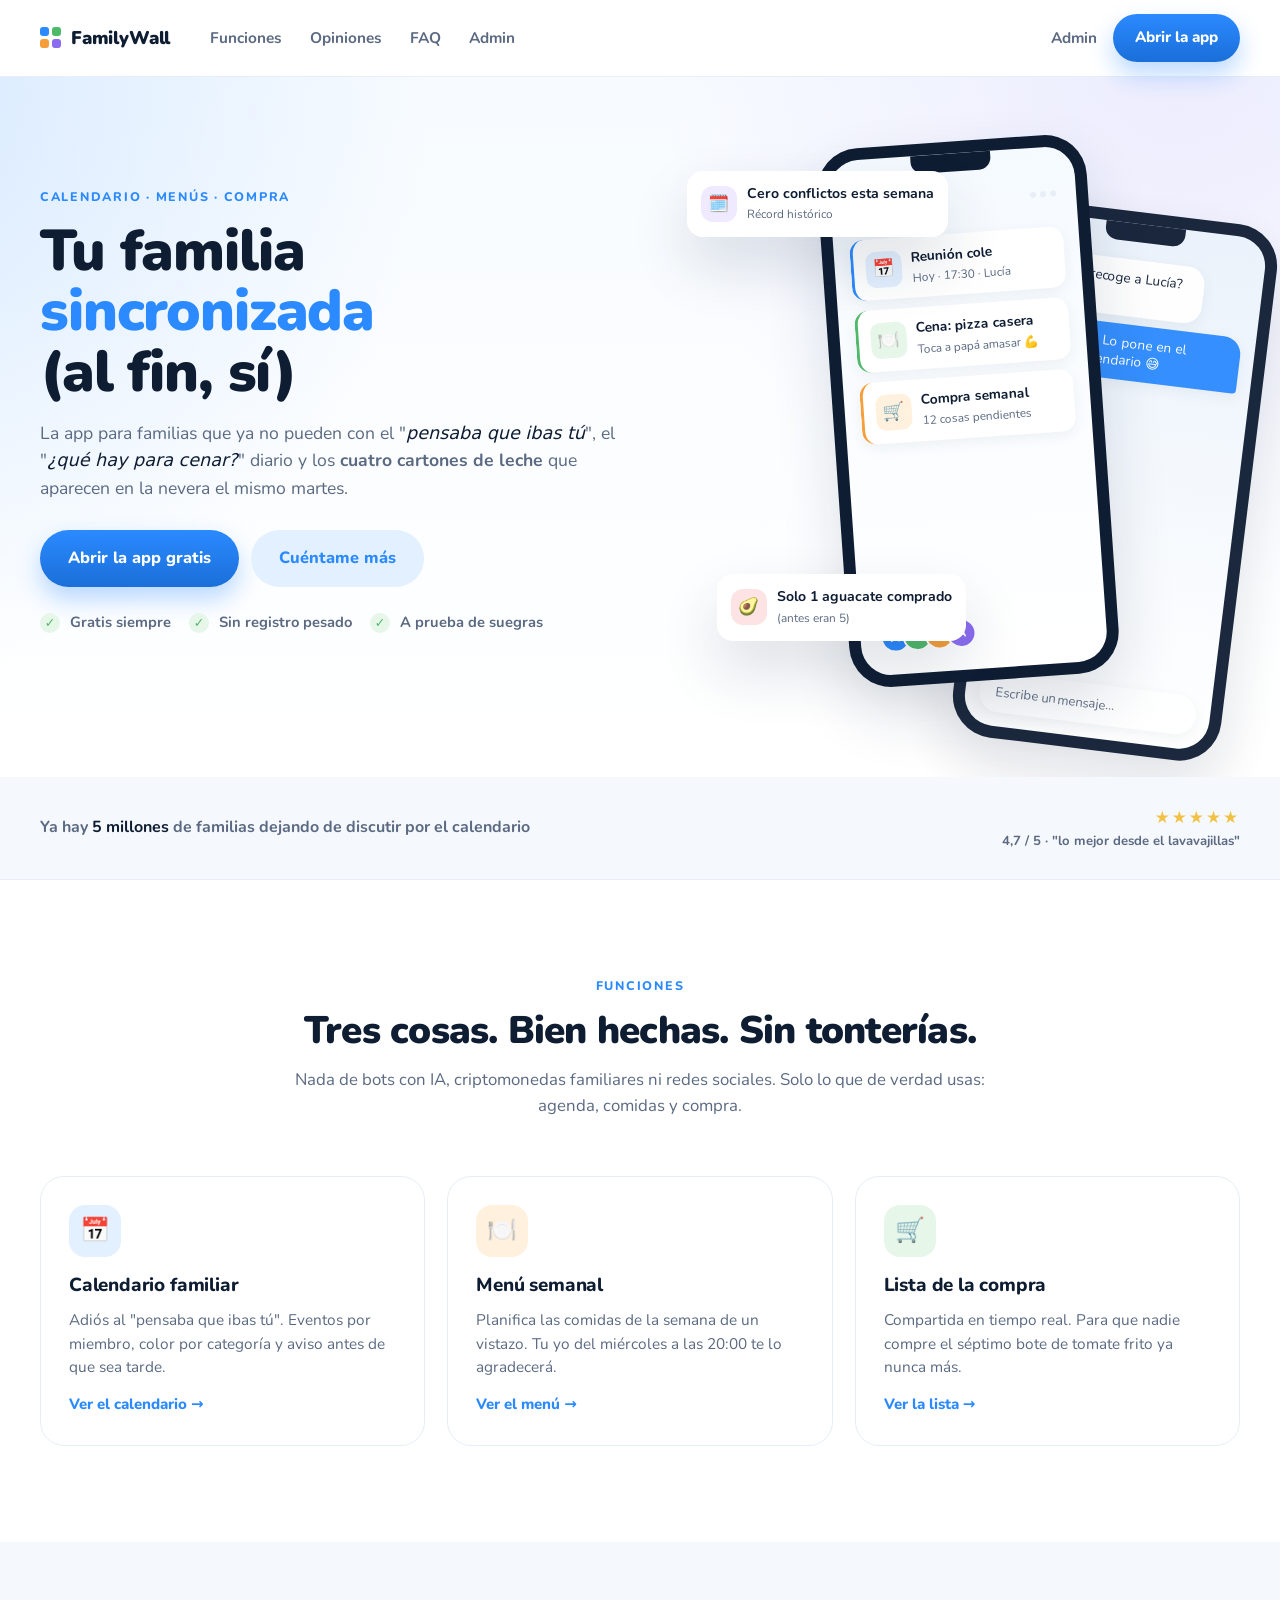
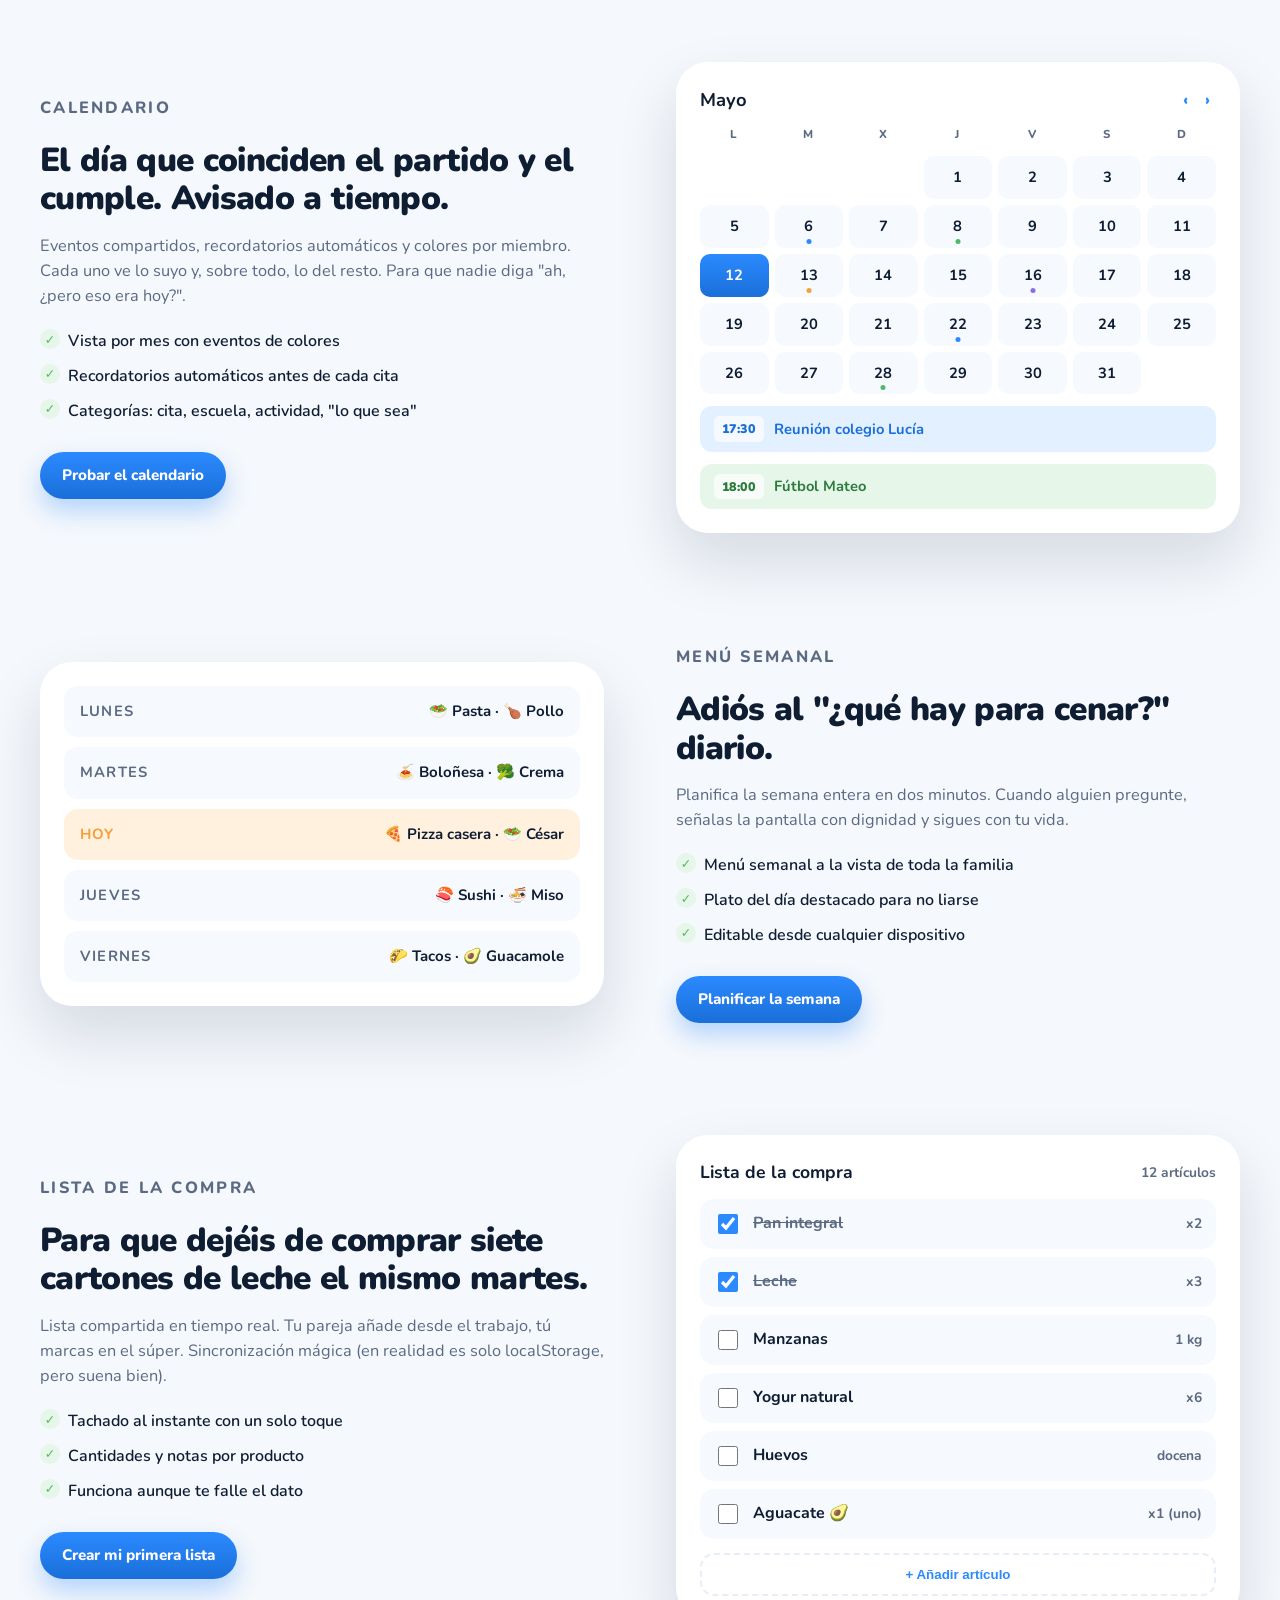
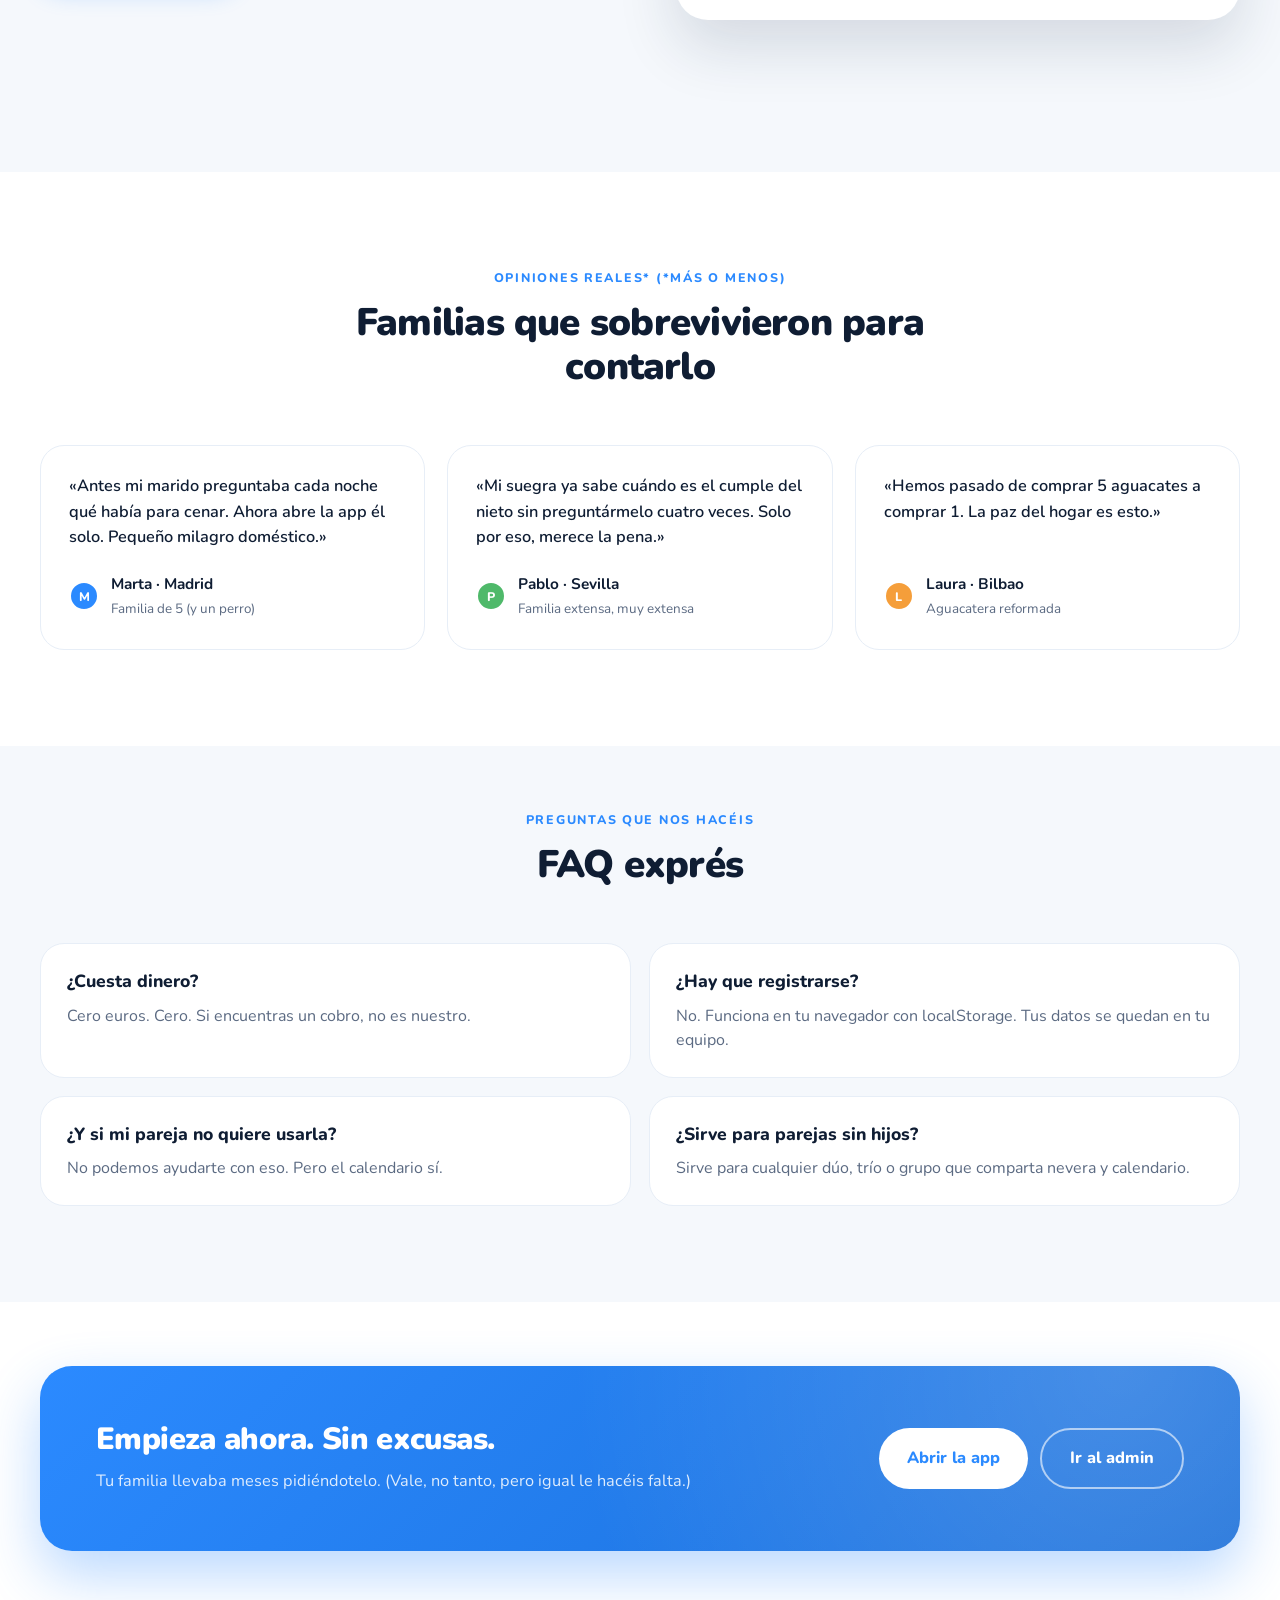
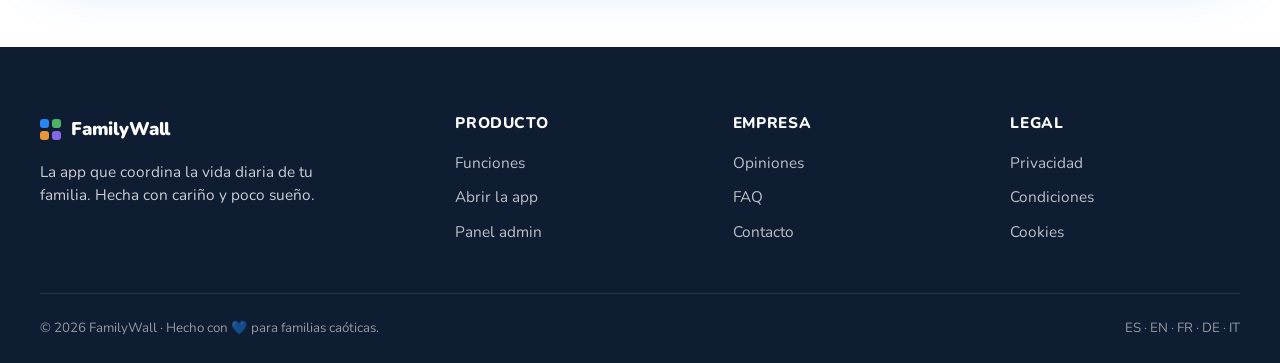
==== commit 041712ae: "Add files via upload" ====
--- a/index.html
+++ b/index.html
@@ -3,8 +3,8 @@
 <head>
   <meta charset="UTF-8" />
   <meta name="viewport" content="width=device-width, initial-scale=1.0, viewport-fit=cover" />
-  <title>FamilyWall · Tu asistente familiar</title>
-  <meta name="description" content="La app que coordina la vida diaria de tu familia: calendario, tareas, lista de la compra, comidas, fotos, ubicación y mensajería en un solo lugar." />
+  <title>FamilyWall · Tu familia, sincronizada (por fin)</title>
+  <meta name="description" content="La app que pone fin al '¿pero ese día no te tocaba a ti?'. Calendario, menú semanal y lista de la compra para familias que ya no pueden más." />
   <link rel="preconnect" href="https://fonts.googleapis.com">
   <link rel="preconnect" href="https://fonts.gstatic.com" crossorigin>
   <link href="https://fonts.googleapis.com/css2?family=Nunito:wght@400;600;700;800;900&display=swap" rel="stylesheet">
@@ -15,7 +15,7 @@
   <!-- ───── Top nav ───── -->
   <header class="site-header">
     <div class="container site-nav">
-      <a href="#" class="logo" aria-label="FamilyWall inicio">
+      <a href="index.html" class="logo" aria-label="FamilyWall inicio">
         <span class="logo-mark" aria-hidden="true">
           <span></span><span></span><span></span><span></span>
         </span>
@@ -24,14 +24,14 @@
 
       <nav class="nav-links" aria-label="Principal">
         <a href="#funciones">Funciones</a>
-        <a href="#premium">Premium</a>
         <a href="#opiniones">Opiniones</a>
-        <a href="#ayuda">Ayuda</a>
+        <a href="#preguntas">FAQ</a>
+        <a href="admin.html">Admin</a>
       </nav>
 
       <div class="nav-actions">
-        <a href="#" class="link-muted">Iniciar sesión</a>
-        <a href="#" class="btn btn-primary">Regístrate gratis</a>
+        <a href="admin.html" class="link-muted">Admin</a>
+        <a href="app.html" class="btn btn-primary">Abrir la app</a>
       </div>
 
       <button class="menu-toggle" id="menu-toggle" aria-label="Abrir menú">
@@ -44,36 +44,21 @@
   <section class="hero">
     <div class="container hero-grid">
       <div class="hero-copy">
-        <p class="eyebrow">App familiar · Calendario · Listas · Comidas</p>
-        <h1>Tu asistente <span class="text-blue">familiar</span></h1>
+        <p class="eyebrow">Calendario · Menús · Compra</p>
+        <h1>Tu familia <span class="text-blue">sincronizada</span><br/>(al fin, sí)</h1>
         <p class="lead">
-          Coordina la agenda, las tareas, las compras y los recuerdos de toda la familia en una sola
-          aplicación luminosa, fácil de usar y pensada para padres, niños y abuelos.
+          La app para familias que ya no pueden con el "<em>pensaba que ibas tú</em>",
+          el "<em>¿qué hay para cenar?</em>" diario y los <strong>cuatro cartones de leche</strong>
+          que aparecen en la nevera el mismo martes.
         </p>
         <div class="cta-row">
-          <a href="#" class="btn btn-primary btn-lg">Regístrate gratis</a>
-          <a href="#funciones" class="btn btn-ghost btn-lg">Ver funciones</a>
-        </div>
-        <div class="store-badges">
-          <a href="#" class="store-badge" aria-label="Descargar en App Store">
-            <svg viewBox="0 0 24 24" aria-hidden="true"><path d="M16.5 12.5c0-2 1.6-3 1.7-3a3.6 3.6 0 0 0-2.9-1.6c-1.2-.1-2.4.7-3 .7-.6 0-1.6-.7-2.7-.7a3.8 3.8 0 0 0-3.2 2c-1.4 2.4-.4 6 1 8 .7.9 1.5 2 2.6 2 1 0 1.4-.7 2.7-.7s1.6.7 2.7.7c1.1 0 1.8-1 2.5-2a8.7 8.7 0 0 0 1.1-2.3 3.5 3.5 0 0 1-2.5-3.1zm-2.4-5.7a3.4 3.4 0 0 0 .8-2.5 3.6 3.6 0 0 0-2.3 1.2 3.3 3.3 0 0 0-.8 2.4 3 3 0 0 0 2.3-1.1z"/></svg>
-            <span>
-              <small>Disponible en</small>
-              <strong>App Store</strong>
-            </span>
-          </a>
-          <a href="#" class="store-badge" aria-label="Descargar en Google Play">
-            <svg viewBox="0 0 24 24" aria-hidden="true"><path d="M3.6 2.3a1.6 1.6 0 0 0-.6 1.3v16.8a1.6 1.6 0 0 0 .6 1.3l9.5-9.7zm10.6 8.4 2.5-2.5L6.4 2.1a1.6 1.6 0 0 0-1.3-.1zm5.6 1L17.4 9 14.7 12l2.7 3 2.4-1.4a1.6 1.6 0 0 0 0-2.9zM5.1 21.9a1.6 1.6 0 0 0 1.3-.1l10.3-6 -2.5-2.5z"/></svg>
-            <span>
-              <small>Consíguelo en</small>
-              <strong>Google Play</strong>
-            </span>
-          </a>
+          <a href="app.html" class="btn btn-primary btn-lg">Abrir la app gratis</a>
+          <a href="#funciones" class="btn btn-ghost btn-lg">Cuéntame más</a>
         </div>
         <ul class="trust-list">
-          <li><span class="check">✓</span> Gratis para siempre</li>
-          <li><span class="check">✓</span> Sin publicidad</li>
-          <li><span class="check">✓</span> Privacidad familiar</li>
+          <li><span class="check">✓</span> Gratis siempre</li>
+          <li><span class="check">✓</span> Sin registro pesado</li>
+          <li><span class="check">✓</span> A prueba de suegras</li>
         </ul>
       </div>
 
@@ -89,22 +74,22 @@
             <div class="screen-card screen-card--blue">
               <span class="screen-icon">📅</span>
               <div>
-                <strong>Reunión escuela</strong>
+                <strong>Reunión cole</strong>
                 <small>Hoy · 17:30 · Lucía</small>
               </div>
             </div>
             <div class="screen-card screen-card--green">
-              <span class="screen-icon">⚽</span>
+              <span class="screen-icon">🍽️</span>
               <div>
-                <strong>Fútbol Mateo</strong>
-                <small>Hoy · 18:00</small>
+                <strong>Cena: pizza casera</strong>
+                <small>Toca a papá amasar 💪</small>
               </div>
             </div>
             <div class="screen-card screen-card--orange">
               <span class="screen-icon">🛒</span>
               <div>
                 <strong>Compra semanal</strong>
-                <small>12 productos pendientes</small>
+                <small>12 cosas pendientes</small>
               </div>
             </div>
             <div class="screen-avatars">
@@ -118,37 +103,37 @@
         <div class="phone phone-back">
           <div class="phone-notch"></div>
           <div class="phone-screen screen-chat">
-            <div class="bubble bubble-in">¿Quién recoge a Lucía hoy? 🚸</div>
-            <div class="bubble bubble-out">Yo me encargo 👍</div>
-            <div class="bubble bubble-in">¡Gracias! 💙</div>
+            <div class="bubble bubble-in">¿Quién recoge a Lucía? 🚸</div>
+            <div class="bubble bubble-out">Tú. Lo pone en el calendario 😅</div>
+            <div class="bubble bubble-in">Touché.</div>
             <div class="chat-input"><span>Escribe un mensaje…</span></div>
           </div>
         </div>
         <div class="floating-card floating-card--cal">
           <span class="fc-icon">🗓️</span>
           <div>
-            <strong>5 eventos esta semana</strong>
-            <small>Familia coordinada</small>
+            <strong>Cero conflictos esta semana</strong>
+            <small>Récord histórico</small>
           </div>
         </div>
         <div class="floating-card floating-card--loc">
-          <span class="fc-icon">📍</span>
+          <span class="fc-icon">🥑</span>
           <div>
-            <strong>Mateo ha llegado al colegio</strong>
-            <small>Hace 2 min</small>
-          </div>
-        </div>
-      </div>
-    </div>
-  </section>
-
-  <!-- ───── Logos / social proof ───── -->
+            <strong>Solo 1 aguacate comprado</strong>
+            <small>(antes eran 5)</small>
+          </div>
+        </div>
+      </div>
+    </div>
+  </section>
+
+  <!-- ───── Social proof ───── -->
   <section class="social-proof">
     <div class="container social-proof-inner">
-      <p>Más de <strong>5 millones</strong> de familias ya organizan su día a día con FamilyWall</p>
+      <p>Ya hay <strong>5 millones</strong> de familias dejando de discutir por el calendario</p>
       <div class="stars" aria-label="Valoración media 4,7 sobre 5">
         <span>★★★★★</span>
-        <small>4,7 / 5 en App Store y Google Play</small>
+        <small>4,7 / 5 · "lo mejor desde el lavavajillas"</small>
       </div>
     </div>
   </section>
@@ -158,55 +143,28 @@
     <div class="container">
       <header class="section-head">
         <p class="eyebrow">Funciones</p>
-        <h2>Todo lo que tu familia necesita, en un solo lugar</h2>
-        <p class="section-sub">Una caja de herramientas pensada para simplificar la vida diaria: planifica, comparte y nunca olvides nada importante.</p>
+        <h2>Tres cosas. Bien hechas. Sin tonterías.</h2>
+        <p class="section-sub">Nada de bots con IA, criptomonedas familiares ni redes sociales. Solo lo que de verdad usas: agenda, comidas y compra.</p>
       </header>
 
-      <div class="features-grid">
+      <div class="features-grid features-grid--3">
         <article class="feature-card f-blue">
-          <span class="feature-icon">🏠</span>
-          <h3>Cuadro de mandos</h3>
-          <p>Una vista única con la agenda del día, mensajes, listas y notas familiares.</p>
+          <span class="feature-icon">📅</span>
+          <h3>Calendario familiar</h3>
+          <p>Adiós al "pensaba que ibas tú". Eventos por miembro, color por categoría y aviso antes de que sea tarde.</p>
+          <a href="app.html#calendar" class="feature-link">Ver el calendario →</a>
+        </article>
+        <article class="feature-card f-orange">
+          <span class="feature-icon">🍽️</span>
+          <h3>Menú semanal</h3>
+          <p>Planifica las comidas de la semana de un vistazo. Tu yo del miércoles a las 20:00 te lo agradecerá.</p>
+          <a href="app.html#menu" class="feature-link">Ver el menú →</a>
         </article>
         <article class="feature-card f-green">
-          <span class="feature-icon">📅</span>
-          <h3>Calendario familiar</h3>
-          <p>Comparte eventos por miembro y por color. Sincroniza con Google y Apple.</p>
-        </article>
-        <article class="feature-card f-orange">
-          <span class="feature-icon">✅</span>
-          <h3>Listas y tareas</h3>
-          <p>Listas compartidas en tiempo real para la compra, recados y rutinas.</p>
-        </article>
-        <article class="feature-card f-purple">
-          <span class="feature-icon">💶</span>
-          <h3>Presupuesto <span class="badge-premium">Premium</span></h3>
-          <p>Controla los gastos del hogar y comparte cuentas comunes.</p>
-        </article>
-        <article class="feature-card f-pink">
-          <span class="feature-icon">🍽️</span>
-          <h3>Menú semanal</h3>
-          <p>Planifica las comidas y genera la lista de la compra automáticamente.</p>
-        </article>
-        <article class="feature-card f-teal">
-          <span class="feature-icon">📸</span>
-          <h3>Fotos y vídeos</h3>
-          <p>Guarda recuerdos privados y compártelos solo con quien tú quieras.</p>
-        </article>
-        <article class="feature-card f-red">
-          <span class="feature-icon">📍</span>
-          <h3>Ubicación en tiempo real</h3>
-          <p>Sabe cuándo llegan los peques al colegio o a casa de los abuelos.</p>
-        </article>
-        <article class="feature-card f-blue">
-          <span class="feature-icon">💬</span>
-          <h3>Mensajería privada</h3>
-          <p>Chat familiar con burbujas, emojis y notas de voz. Sin distracciones.</p>
-        </article>
-        <article class="feature-card f-green">
-          <span class="feature-icon">👨‍👩‍👧‍👦</span>
-          <h3>Multigrupos</h3>
-          <p>Crea grupos para familia extensa, cuidadores o amigos cercanos.</p>
+          <span class="feature-icon">🛒</span>
+          <h3>Lista de la compra</h3>
+          <p>Compartida en tiempo real. Para que nadie compre el séptimo bote de tomate frito ya nunca más.</p>
+          <a href="app.html#shopping" class="feature-link">Ver la lista →</a>
         </article>
       </div>
     </div>
@@ -219,14 +177,14 @@
       <article class="feature-row">
         <div class="feature-row-copy">
           <p class="eyebrow text-blue">Calendario</p>
-          <h2>Toda la agenda familiar, de un vistazo</h2>
-          <p>Eventos por miembro, recordatorios automáticos y colores por categoría. Cada uno ve lo suyo y lo del resto, sin solapes ni olvidos.</p>
+          <h2>El día que coinciden el partido y el cumple. Avisado a tiempo.</h2>
+          <p>Eventos compartidos, recordatorios automáticos y colores por miembro. Cada uno ve lo suyo y, sobre todo, lo del resto. Para que nadie diga "ah, ¿pero eso era hoy?".</p>
           <ul class="bullets">
-            <li>Sincronización con Google, Apple y Outlook</li>
-            <li>Recordatorios inteligentes para cada miembro</li>
-            <li>Vista por día, semana y mes</li>
+            <li>Vista por mes con eventos de colores</li>
+            <li>Recordatorios automáticos antes de cada cita</li>
+            <li>Categorías: cita, escuela, actividad, "lo que sea"</li>
           </ul>
-          <a href="#" class="btn btn-primary">Probar el calendario</a>
+          <a href="app.html#calendar" class="btn btn-primary">Probar el calendario</a>
         </div>
         <div class="feature-row-visual">
           <div class="mock-calendar">
@@ -252,15 +210,38 @@
 
       <article class="feature-row reverse">
         <div class="feature-row-copy">
-          <p class="eyebrow text-green">Listas y tareas</p>
-          <h2>Listas compartidas que se actualizan al instante</h2>
-          <p>Crea la lista de la compra, las tareas del hogar o los recados. Cada miembro marca lo que va haciendo y todos lo ven en tiempo real.</p>
+          <p class="eyebrow text-orange">Menú semanal</p>
+          <h2>Adiós al "¿qué hay para cenar?" diario.</h2>
+          <p>Planifica la semana entera en dos minutos. Cuando alguien pregunte, señalas la pantalla con dignidad y sigues con tu vida.</p>
           <ul class="bullets">
-            <li>Listas ilimitadas y plantillas reutilizables</li>
-            <li>Sugerencias inteligentes de productos habituales</li>
-            <li>Asigna tareas por miembro o por turno</li>
+            <li>Menú semanal a la vista de toda la familia</li>
+            <li>Plato del día destacado para no liarse</li>
+            <li>Editable desde cualquier dispositivo</li>
           </ul>
-          <a href="#" class="btn btn-primary">Crear mi primera lista</a>
+          <a href="app.html#menu" class="btn btn-primary">Planificar la semana</a>
+        </div>
+        <div class="feature-row-visual">
+          <div class="mock-menu">
+            <div class="mm-day"><strong>Lunes</strong><span>🥗 Pasta · 🍗 Pollo</span></div>
+            <div class="mm-day"><strong>Martes</strong><span>🍝 Boloñesa · 🥦 Crema</span></div>
+            <div class="mm-day mm-day--today"><strong>Hoy</strong><span>🍕 Pizza casera · 🥗 César</span></div>
+            <div class="mm-day"><strong>Jueves</strong><span>🍣 Sushi · 🍜 Miso</span></div>
+            <div class="mm-day"><strong>Viernes</strong><span>🌮 Tacos · 🥑 Guacamole</span></div>
+          </div>
+        </div>
+      </article>
+
+      <article class="feature-row">
+        <div class="feature-row-copy">
+          <p class="eyebrow text-green">Lista de la compra</p>
+          <h2>Para que dejéis de comprar siete cartones de leche el mismo martes.</h2>
+          <p>Lista compartida en tiempo real. Tu pareja añade desde el trabajo, tú marcas en el súper. Sincronización mágica (en realidad es solo localStorage, pero suena bien).</p>
+          <ul class="bullets">
+            <li>Tachado al instante con un solo toque</li>
+            <li>Cantidades y notas por producto</li>
+            <li>Funciona aunque te falle el dato</li>
+          </ul>
+          <a href="app.html#shopping" class="btn btn-primary">Crear mi primera lista</a>
         </div>
         <div class="feature-row-visual">
           <div class="mock-list">
@@ -273,82 +254,12 @@
             <label class="ml-item"><input type="checkbox"> <span>Manzanas</span><em>1 kg</em></label>
             <label class="ml-item"><input type="checkbox"> <span>Yogur natural</span><em>x6</em></label>
             <label class="ml-item"><input type="checkbox"> <span>Huevos</span><em>docena</em></label>
-            <label class="ml-item"><input type="checkbox"> <span>Aguacate 🥑</span><em>x2</em></label>
+            <label class="ml-item"><input type="checkbox"> <span>Aguacate 🥑</span><em>x1 (uno)</em></label>
             <button class="ml-add">+ Añadir artículo</button>
           </div>
         </div>
       </article>
 
-      <article class="feature-row">
-        <div class="feature-row-copy">
-          <p class="eyebrow text-orange">Menú semanal</p>
-          <h2>Planifica las comidas sin estrés</h2>
-          <p>Organiza el menú de toda la semana, guarda recetas favoritas y deja que la app prepare la lista de la compra por ti.</p>
-          <ul class="bullets">
-            <li>Menús semanales por miembro o para toda la familia</li>
-            <li>Generación automática de lista de la compra</li>
-            <li>Recetas guardadas y reutilizables</li>
-          </ul>
-          <a href="#" class="btn btn-primary">Planificar la semana</a>
-        </div>
-        <div class="feature-row-visual">
-          <div class="mock-menu">
-            <div class="mm-day"><strong>Lunes</strong><span>🥗 Ensalada de pasta · 🍗 Pollo al horno</span></div>
-            <div class="mm-day"><strong>Martes</strong><span>🍝 Espaguetis bolognesa · 🥦 Crema de verduras</span></div>
-            <div class="mm-day mm-day--today"><strong>Miércoles</strong><span>🍕 Pizza casera · 🥗 Ensalada césar</span></div>
-            <div class="mm-day"><strong>Jueves</strong><span>🍣 Sushi · 🍜 Sopa miso</span></div>
-            <div class="mm-day"><strong>Viernes</strong><span>🌮 Tacos de pollo · 🥑 Guacamole</span></div>
-          </div>
-        </div>
-      </article>
-
-      <article class="feature-row reverse">
-        <div class="feature-row-copy">
-          <p class="eyebrow text-red">Ubicación en tiempo real</p>
-          <h2>Tranquilidad para padres y autonomía para los peques</h2>
-          <p>Recibe avisos cuando alguien llega al colegio, a casa o al trabajo. Sin invadir su privacidad: ellos siempre saben qué se comparte y con quién.</p>
-          <ul class="bullets">
-            <li>Avisos automáticos al llegar a sitios habituales</li>
-            <li>Mapa familiar con miembros visibles solo para ti</li>
-            <li>Privacidad por defecto: cada uno decide qué compartir</li>
-          </ul>
-          <a href="#" class="btn btn-primary">Activar ubicación familiar</a>
-        </div>
-        <div class="feature-row-visual">
-          <div class="mock-map">
-            <div class="map-grid"></div>
-            <span class="map-pin pin-blue" style="top:30%;left:25%">M</span>
-            <span class="map-pin pin-green" style="top:55%;left:60%">P</span>
-            <span class="map-pin pin-orange" style="top:70%;left:35%">L</span>
-            <div class="map-card">
-              <strong>Mateo</strong>
-              <small>Ha llegado al colegio · hace 2 min</small>
-            </div>
-          </div>
-        </div>
-      </article>
-
-    </div>
-  </section>
-
-  <!-- ───── Premium ───── -->
-  <section id="premium" class="premium">
-    <div class="container premium-card">
-      <div>
-        <span class="badge-premium badge-premium--lg">Premium</span>
-        <h2>Más funciones para familias que quieren ir un paso más allá</h2>
-        <p>Presupuesto familiar, almacenamiento de fotos ilimitado, copias de seguridad automáticas y soporte prioritario.</p>
-        <div class="cta-row">
-          <a href="#" class="btn btn-primary btn-lg">Probar Premium 30 días</a>
-          <a href="#" class="btn btn-ghost-light btn-lg">Ver planes</a>
-        </div>
-      </div>
-      <ul class="premium-list">
-        <li><span>💶</span> Presupuesto compartido</li>
-        <li><span>☁️</span> Fotos ilimitadas</li>
-        <li><span>🔒</span> Copias automáticas</li>
-        <li><span>⚡</span> Soporte prioritario</li>
-      </ul>
     </div>
   </section>
 
@@ -356,31 +267,59 @@
   <section id="opiniones" class="testimonials">
     <div class="container">
       <header class="section-head">
-        <p class="eyebrow">Opiniones</p>
-        <h2>Familias reales, organización real</h2>
+        <p class="eyebrow">Opiniones reales* (*más o menos)</p>
+        <h2>Familias que sobrevivieron para contarlo</h2>
       </header>
       <div class="testimonials-grid">
         <figure class="testimonial">
-          <blockquote>«Por fin todos sabemos quién recoge a quién. La agenda compartida nos ha cambiado la vida.»</blockquote>
+          <blockquote>«Antes mi marido preguntaba cada noche qué había para cenar. Ahora abre la app él solo. Pequeño milagro doméstico.»</blockquote>
           <figcaption>
             <span class="av av-blue">M</span>
-            <div><strong>Marta · Madrid</strong><small>Familia de 5</small></div>
+            <div><strong>Marta · Madrid</strong><small>Familia de 5 (y un perro)</small></div>
           </figcaption>
         </figure>
         <figure class="testimonial">
-          <blockquote>«La lista de la compra ya no se queda en la nevera. Mi pareja añade cosas desde el trabajo y yo las marco al pasar.»</blockquote>
+          <blockquote>«Mi suegra ya sabe cuándo es el cumple del nieto sin preguntármelo cuatro veces. Solo por eso, merece la pena.»</blockquote>
           <figcaption>
             <span class="av av-green">P</span>
-            <div><strong>Pablo · Sevilla</strong><small>Familia de 4</small></div>
+            <div><strong>Pablo · Sevilla</strong><small>Familia extensa, muy extensa</small></div>
           </figcaption>
         </figure>
         <figure class="testimonial">
-          <blockquote>«Los abuelos ven las fotos de los nietos al momento, sin redes sociales. Privado y fácil para ellos.»</blockquote>
+          <blockquote>«Hemos pasado de comprar 5 aguacates a comprar 1. La paz del hogar es esto.»</blockquote>
           <figcaption>
             <span class="av av-orange">L</span>
-            <div><strong>Laura · Bilbao</strong><small>Familia extensa</small></div>
+            <div><strong>Laura · Bilbao</strong><small>Aguacatera reformada</small></div>
           </figcaption>
         </figure>
+      </div>
+    </div>
+  </section>
+
+  <!-- ───── FAQ corta y graciosa ───── -->
+  <section id="preguntas" class="faq">
+    <div class="container">
+      <header class="section-head">
+        <p class="eyebrow">Preguntas que nos hacéis</p>
+        <h2>FAQ exprés</h2>
+      </header>
+      <div class="faq-grid">
+        <div class="faq-item">
+          <h3>¿Cuesta dinero?</h3>
+          <p>Cero euros. Cero. Si encuentras un cobro, no es nuestro.</p>
+        </div>
+        <div class="faq-item">
+          <h3>¿Hay que registrarse?</h3>
+          <p>No. Funciona en tu navegador con localStorage. Tus datos se quedan en tu equipo.</p>
+        </div>
+        <div class="faq-item">
+          <h3>¿Y si mi pareja no quiere usarla?</h3>
+          <p>No podemos ayudarte con eso. Pero el calendario sí.</p>
+        </div>
+        <div class="faq-item">
+          <h3>¿Sirve para parejas sin hijos?</h3>
+          <p>Sirve para cualquier dúo, trío o grupo que comparta nevera y calendario.</p>
+        </div>
       </div>
     </div>
   </section>
@@ -389,67 +328,58 @@
   <section class="final-cta">
     <div class="container final-cta-card">
       <div>
-        <h2>Empieza a organizar tu familia hoy mismo</h2>
-        <p>Crea una cuenta gratis en menos de un minuto. Invita a quien quieras y empieza a coordinar la vida diaria sin esfuerzo.</p>
+        <h2>Empieza ahora. Sin excusas.</h2>
+        <p>Tu familia llevaba meses pidiéndotelo. (Vale, no tanto, pero igual le hacéis falta.)</p>
       </div>
       <div class="cta-row">
-        <a href="#" class="btn btn-light btn-lg">Regístrate gratis</a>
-        <a href="#" class="btn btn-outline-light btn-lg">Descargar app</a>
+        <a href="app.html" class="btn btn-light btn-lg">Abrir la app</a>
+        <a href="admin.html" class="btn btn-outline-light btn-lg">Ir al admin</a>
       </div>
     </div>
   </section>
 
   <!-- ───── Footer ───── -->
-  <footer id="ayuda" class="site-footer">
+  <footer class="site-footer">
     <div class="container footer-grid">
       <div class="footer-brand">
-        <a href="#" class="logo">
+        <a href="index.html" class="logo">
           <span class="logo-mark logo-mark--light"><span></span><span></span><span></span><span></span></span>
           <span class="logo-text">FamilyWall</span>
         </a>
-        <p>La app que coordina la vida diaria de tu familia. Diseñada con cariño en Europa.</p>
-        <div class="social">
-          <a href="#" aria-label="Facebook"><svg viewBox="0 0 24 24"><path d="M13.5 9V7.5c0-.6.4-.8.7-.8h1.7V4h-2.3c-2.6 0-3.1 2-3.1 3.2V9H8.5v3h2v8h3v-8h2.2l.3-3z"/></svg></a>
-          <a href="#" aria-label="Instagram"><svg viewBox="0 0 24 24"><path d="M12 2.2c3.2 0 3.6 0 4.8.1a6.6 6.6 0 0 1 2.2.4 4.5 4.5 0 0 1 2.3 2.3 6.6 6.6 0 0 1 .4 2.2c.1 1.2.1 1.6.1 4.8s0 3.6-.1 4.8a6.6 6.6 0 0 1-.4 2.2 4.5 4.5 0 0 1-2.3 2.3 6.6 6.6 0 0 1-2.2.4c-1.2.1-1.6.1-4.8.1s-3.6 0-4.8-.1a6.6 6.6 0 0 1-2.2-.4 4.5 4.5 0 0 1-2.3-2.3 6.6 6.6 0 0 1-.4-2.2C2.2 15.6 2.2 15.2 2.2 12s0-3.6.1-4.8a6.6 6.6 0 0 1 .4-2.2A4.5 4.5 0 0 1 5 2.7a6.6 6.6 0 0 1 2.2-.4C8.4 2.2 8.8 2.2 12 2.2zm0 1.8c-3.2 0-3.5 0-4.7.1a4.7 4.7 0 0 0-1.7.3 2.7 2.7 0 0 0-1.5 1.5 4.7 4.7 0 0 0-.3 1.7C3.7 8.5 3.7 8.8 3.7 12s0 3.5.1 4.7a4.7 4.7 0 0 0 .3 1.7 2.7 2.7 0 0 0 1.5 1.5 4.7 4.7 0 0 0 1.7.3c1.2.1 1.5.1 4.7.1s3.5 0 4.7-.1a4.7 4.7 0 0 0 1.7-.3 2.7 2.7 0 0 0 1.5-1.5 4.7 4.7 0 0 0 .3-1.7c.1-1.2.1-1.5.1-4.7s0-3.5-.1-4.7a4.7 4.7 0 0 0-.3-1.7 2.7 2.7 0 0 0-1.5-1.5 4.7 4.7 0 0 0-1.7-.3c-1.2-.1-1.5-.1-4.7-.1zm0 3.2a4.8 4.8 0 1 1 0 9.6 4.8 4.8 0 0 1 0-9.6zm0 1.8a3 3 0 1 0 0 6 3 3 0 0 0 0-6zm5-2.1a1.1 1.1 0 1 1 0 2.3 1.1 1.1 0 0 1 0-2.3z"/></svg></a>
-          <a href="#" aria-label="X / Twitter"><svg viewBox="0 0 24 24"><path d="M18.3 3h3.4l-7.5 8.6L23 21h-6.9l-5.4-7-6.2 7H1l8-9.2L1 3h7l4.9 6.5z"/></svg></a>
-          <a href="#" aria-label="YouTube"><svg viewBox="0 0 24 24"><path d="M23 7.2a2.8 2.8 0 0 0-2-2C19.2 5 12 5 12 5s-7.2 0-9 .2a2.8 2.8 0 0 0-2 2C1 9 1 12 1 12s0 3 .2 4.8a2.8 2.8 0 0 0 2 2C5 19 12 19 12 19s7.2 0 9-.2a2.8 2.8 0 0 0 2-2c.2-1.8.2-4.8.2-4.8s0-3-.2-4.8zM10 15.5v-7l6 3.5z"/></svg></a>
-        </div>
+        <p>La app que coordina la vida diaria de tu familia. Hecha con cariño y poco sueño.</p>
       </div>
 
       <div class="footer-col">
         <h4>Producto</h4>
         <ul>
           <li><a href="#funciones">Funciones</a></li>
-          <li><a href="#premium">Premium</a></li>
-          <li><a href="#">Descargar app</a></li>
-          <li><a href="#">Novedades</a></li>
+          <li><a href="app.html">Abrir la app</a></li>
+          <li><a href="admin.html">Panel admin</a></li>
         </ul>
       </div>
       <div class="footer-col">
         <h4>Empresa</h4>
         <ul>
-          <li><a href="#">Acerca de</a></li>
-          <li><a href="#">Empleos</a></li>
-          <li><a href="#">Prensa</a></li>
+          <li><a href="#opiniones">Opiniones</a></li>
+          <li><a href="#preguntas">FAQ</a></li>
           <li><a href="#">Contacto</a></li>
         </ul>
       </div>
       <div class="footer-col">
-        <h4>Soporte</h4>
+        <h4>Legal</h4>
         <ul>
-          <li><a href="#">Centro de ayuda</a></li>
-          <li><a href="#">Estado del servicio</a></li>
           <li><a href="#">Privacidad</a></li>
           <li><a href="#">Condiciones</a></li>
+          <li><a href="#">Cookies</a></li>
         </ul>
       </div>
     </div>
     <div class="container footer-bottom">
-      <small>© 2026 FamilyWall · Hecho con 💙 para familias.</small>
+      <small>© 2026 FamilyWall · Hecho con 💙 para familias caóticas.</small>
       <small>ES · EN · FR · DE · IT</small>
     </div>
   </footer>
 
-  <script src="app.js"></script>
+  <script src="landing.js"></script>
 </body>
 </html>
--- a/styles.css
+++ b/styles.css
@@ -1042,3 +1042,858 @@
 
   .section-head { margin-bottom: 36px; }
 }
+
+/* ═════════════════════════════════════════════
+   ADICIONES: feature-link, FAQ, App, Admin
+   ═════════════════════════════════════════════ */
+
+/* lead em y feature-link */
+.lead em { font-style: italic; color: var(--text); }
+.feature-link {
+  display: inline-block;
+  margin-top: 14px;
+  font-weight: 800;
+  color: var(--primary);
+  font-size: 0.94rem;
+  transition: transform .18s ease;
+}
+.feature-link:hover { transform: translateX(3px); }
+
+/* ───── FAQ ───── */
+.faq { padding: 64px 0 96px; background: var(--bg-alt); }
+.faq-grid {
+  display: grid;
+  grid-template-columns: repeat(2, 1fr);
+  gap: 18px;
+}
+.faq-item {
+  background: #fff;
+  border: 1px solid var(--line);
+  border-radius: var(--radius-lg);
+  padding: 24px 26px;
+}
+.faq-item h3 {
+  margin: 0 0 8px;
+  font-size: 1.1rem;
+  font-weight: 800;
+}
+.faq-item p {
+  margin: 0;
+  color: var(--muted);
+}
+@media (max-width: 720px) {
+  .faq-grid { grid-template-columns: 1fr; }
+}
+
+/* ═════════════ APP (calendario / menú / compra) ═════════════ */
+
+.page-app { background: var(--bg-alt); }
+.app-main { padding: 40px 0 80px; min-height: calc(100vh - 80px); }
+
+.app-page-head {
+  display: flex;
+  justify-content: space-between;
+  align-items: flex-end;
+  flex-wrap: wrap;
+  gap: 24px;
+  margin-bottom: 28px;
+}
+.app-page-head h1 {
+  margin: 6px 0 0;
+  font-size: clamp(1.6rem, 2.6vw, 2.2rem);
+  font-weight: 900;
+  letter-spacing: -0.02em;
+}
+
+.app-summary {
+  display: flex;
+  gap: 12px;
+  flex-wrap: wrap;
+}
+.summary-pill {
+  display: inline-flex;
+  align-items: center;
+  gap: 12px;
+  background: #fff;
+  border-radius: 999px;
+  padding: 10px 18px;
+  box-shadow: var(--shadow-sm);
+  border: 1px solid var(--line);
+}
+.summary-pill strong {
+  font-size: 1.4rem;
+  font-weight: 900;
+  line-height: 1;
+}
+.summary-pill span {
+  color: var(--muted);
+  font-weight: 700;
+  font-size: 0.88rem;
+}
+.summary-pill--blue   strong { color: var(--primary); }
+.summary-pill--orange strong { color: var(--orange); }
+.summary-pill--green  strong { color: var(--green); }
+
+.family-avatars {
+  display: inline-flex;
+  align-items: center;
+}
+
+/* Tabs de la app */
+.app-tabs {
+  display: flex;
+  gap: 8px;
+  margin-bottom: 22px;
+  padding: 6px;
+  background: #fff;
+  border-radius: 999px;
+  box-shadow: var(--shadow-sm);
+  width: fit-content;
+  max-width: 100%;
+  overflow-x: auto;
+}
+.app-tab {
+  border: none;
+  background: transparent;
+  color: var(--muted);
+  font-weight: 800;
+  padding: 12px 22px;
+  border-radius: 999px;
+  cursor: pointer;
+  display: inline-flex;
+  align-items: center;
+  gap: 8px;
+  white-space: nowrap;
+  transition: background .18s ease, color .18s ease;
+}
+.app-tab:hover { background: var(--primary-soft); color: var(--primary); }
+.app-tab.active {
+  background: linear-gradient(180deg, var(--primary) 0%, var(--primary-dark) 100%);
+  color: #fff;
+  box-shadow: 0 8px 16px rgba(43, 138, 255, 0.28);
+}
+.nav-emoji { font-size: 1.05rem; }
+
+/* Tab panels */
+.tab-panel { display: none; }
+.tab-panel.active { display: block; animation: fadeUp 0.28s ease; }
+@keyframes fadeUp {
+  from { opacity: 0; transform: translateY(6px); }
+  to   { opacity: 1; transform: translateY(0); }
+}
+
+.app .card,
+.app-main .card {
+  background: #fff;
+  border-radius: var(--radius-xl);
+  padding: 28px;
+  box-shadow: var(--shadow);
+  margin-bottom: 22px;
+}
+.card {
+  background: #fff;
+  border-radius: var(--radius-xl);
+  padding: 28px;
+  box-shadow: var(--shadow);
+  margin-bottom: 22px;
+}
+
+.section-header {
+  display: flex;
+  justify-content: space-between;
+  align-items: center;
+  flex-wrap: wrap;
+  gap: 16px;
+  margin-bottom: 4px;
+}
+.section-header h3 {
+  margin: 4px 0 0;
+  font-size: 1.4rem;
+  font-weight: 900;
+  letter-spacing: -0.01em;
+}
+.tag {
+  margin: 0;
+  font-size: 0.74rem;
+  text-transform: uppercase;
+  color: var(--primary);
+  letter-spacing: 0.14em;
+  font-weight: 800;
+}
+
+/* Calendario - month panel completo */
+.month-panel {
+  background: var(--bg-alt);
+  border-radius: var(--radius-lg);
+  padding: 20px;
+  margin-top: 20px;
+}
+.month-nav {
+  display: flex;
+  justify-content: space-between;
+  align-items: center;
+  gap: 16px;
+  margin-bottom: 18px;
+}
+.month-nav div { text-align: center; }
+.month-label {
+  margin: 0 0 4px;
+  font-size: 0.74rem;
+  color: var(--muted);
+  text-transform: uppercase;
+  letter-spacing: 0.14em;
+  font-weight: 800;
+}
+.month-nav strong { font-size: 1.3rem; font-weight: 900; text-transform: capitalize; }
+
+.ghost-button {
+  border: none;
+  background: #fff;
+  color: var(--primary);
+  width: 46px; height: 46px;
+  border-radius: 50%;
+  box-shadow: var(--shadow-sm);
+  cursor: pointer;
+  font-size: 1.4rem;
+  font-weight: 700;
+  transition: transform .18s ease, background .18s ease;
+}
+.ghost-button:hover { background: var(--primary-soft); transform: translateY(-1px); }
+
+.calendar-legend {
+  display: flex;
+  flex-wrap: wrap;
+  gap: 8px;
+  margin-bottom: 18px;
+}
+.legend-item {
+  display: inline-flex;
+  align-items: center;
+  gap: 8px;
+  background: #fff;
+  border-radius: 999px;
+  padding: 6px 14px;
+  box-shadow: var(--shadow-sm);
+  font-size: 0.86rem;
+  font-weight: 700;
+}
+.legend-dot { width: 10px; height: 10px; border-radius: 50%; }
+.legend-blue   { background: var(--primary); }
+.legend-green  { background: var(--green); }
+.legend-orange { background: var(--orange); }
+.legend-purple { background: var(--purple); }
+
+.month-grid {
+  display: grid;
+  grid-template-columns: repeat(7, minmax(0, 1fr));
+  gap: 6px;
+}
+.day-header,
+.day-cell {
+  min-height: 76px;
+  border-radius: 14px;
+  padding: 8px;
+  display: flex;
+  flex-direction: column;
+  gap: 6px;
+}
+.day-header {
+  align-items: center;
+  justify-content: center;
+  color: var(--muted);
+  font-size: 0.74rem;
+  font-weight: 800;
+  text-transform: uppercase;
+  letter-spacing: 0.08em;
+  min-height: auto;
+  padding: 6px 0;
+}
+.day-cell {
+  background: #fff;
+  box-shadow: inset 0 0 0 1px rgba(41, 66, 90, 0.05);
+  transition: transform .18s ease, box-shadow .18s ease;
+}
+.day-cell:hover { transform: translateY(-2px); box-shadow: var(--shadow-sm); }
+.day-cell.inactive { opacity: 0.4; background: transparent; box-shadow: none; }
+.day-number {
+  display: inline-flex;
+  align-items: center;
+  justify-content: center;
+  width: 30px; height: 30px;
+  border-radius: 10px;
+  font-weight: 800;
+  font-size: 0.9rem;
+}
+.day-cell.today .day-number {
+  background: linear-gradient(180deg, var(--primary) 0%, var(--primary-dark) 100%);
+  color: #fff;
+  box-shadow: 0 6px 12px rgba(43, 138, 255, 0.3);
+}
+.day-events { display: flex; flex-wrap: wrap; gap: 4px; }
+.event-dot { width: 8px; height: 8px; border-radius: 50%; background: var(--primary); }
+.tag-blue.event-dot   { background: var(--primary); }
+.tag-green.event-dot  { background: var(--green); }
+.tag-orange.event-dot { background: var(--orange); }
+.tag-purple.event-dot { background: var(--purple); }
+.more-dot { background: var(--muted); }
+
+/* Listas dentro de la app */
+.event-list,
+.menu-list,
+.shopping-list {
+  display: grid;
+  gap: 12px;
+  margin-top: 22px;
+}
+
+.event-card,
+.menu-card,
+.shopping-item {
+  background: #fff;
+  border: 1px solid var(--line);
+  border-radius: var(--radius-lg);
+  padding: 16px 18px;
+  display: flex;
+  justify-content: space-between;
+  align-items: center;
+  gap: 16px;
+  transition: transform .18s ease, box-shadow .18s ease;
+}
+.event-card:hover,
+.menu-card:hover,
+.shopping-item:hover { transform: translateY(-2px); box-shadow: var(--shadow-sm); }
+
+.event-card.today-event {
+  background: var(--green-soft);
+  border-color: rgba(79, 185, 106, 0.3);
+}
+
+.event-meta {
+  display: flex;
+  align-items: center;
+  gap: 14px;
+  flex: 1;
+  min-width: 0;
+}
+.event-icon {
+  display: grid;
+  place-items: center;
+  width: 44px; height: 44px;
+  border-radius: 14px;
+  background: var(--primary-soft);
+  font-size: 1.3rem;
+  flex-shrink: 0;
+}
+.event-card strong,
+.menu-card strong,
+.shopping-item strong {
+  font-size: 1rem;
+  font-weight: 800;
+  display: block;
+}
+.event-card p,
+.menu-card p,
+.shopping-item p {
+  margin: 4px 0 0;
+  color: var(--muted);
+  font-size: 0.9rem;
+}
+.event-right {
+  display: flex;
+  flex-direction: column;
+  align-items: flex-end;
+  gap: 8px;
+}
+.event-badge {
+  padding: 6px 12px;
+  border-radius: 999px;
+  color: #fff;
+  font-size: 0.74rem;
+  font-weight: 800;
+  letter-spacing: 0.04em;
+  text-transform: uppercase;
+}
+.tag-blue   { background: var(--primary); }
+.tag-green  { background: var(--green); }
+.tag-orange { background: var(--orange); }
+.tag-purple { background: var(--purple); }
+.today-chip {
+  display: inline-flex;
+  padding: 4px 10px;
+  border-radius: 999px;
+  background: var(--primary-soft);
+  color: var(--primary);
+  font-size: 0.74rem;
+  font-weight: 800;
+}
+
+.menu-card span.day-chip {
+  background: var(--orange-soft);
+  color: var(--orange);
+  padding: 6px 12px;
+  border-radius: 999px;
+  font-weight: 800;
+  font-size: 0.82rem;
+  text-transform: capitalize;
+  flex-shrink: 0;
+}
+
+.shopping-item label {
+  display: flex;
+  align-items: center;
+  gap: 14px;
+  width: 100%;
+  cursor: pointer;
+  margin: 0;
+}
+.shopping-item input[type="checkbox"] {
+  width: 24px; height: 24px;
+  accent-color: var(--primary);
+  cursor: pointer;
+  flex-shrink: 0;
+}
+.shopping-item:has(input:checked) { background: var(--bg-alt); opacity: 0.78; }
+.shopping-item:has(input:checked) strong { text-decoration: line-through; color: var(--muted); }
+
+.empty-msg {
+  text-align: center;
+  padding: 40px 20px;
+  color: var(--muted);
+  font-weight: 600;
+}
+
+/* Modal compartido (app + admin) */
+.modal {
+  position: fixed;
+  inset: 0;
+  background: rgba(13, 29, 52, 0.42);
+  display: grid;
+  place-items: center;
+  z-index: 100;
+  animation: fadeIn .2s ease;
+  padding: 16px;
+}
+@keyframes fadeIn { from { opacity: 0; } to { opacity: 1; } }
+.modal.hidden { display: none; }
+.modal-panel {
+  width: min(640px, 100%);
+  background: #fff;
+  border-radius: var(--radius-xl);
+  padding: 32px;
+  position: relative;
+  box-shadow: var(--shadow-lg);
+  animation: popIn .22s ease;
+  max-height: 90vh;
+  overflow-y: auto;
+}
+.modal-panel--sm { width: min(420px, 100%); }
+@keyframes popIn {
+  from { opacity: 0; transform: translateY(8px) scale(0.98); }
+  to   { opacity: 1; transform: translateY(0) scale(1); }
+}
+.modal-panel h3 {
+  margin: 0 0 18px;
+  font-size: 1.45rem;
+  font-weight: 900;
+}
+.modal-panel form { display: grid; gap: 14px; }
+.modal-panel input,
+.modal-panel textarea,
+.modal-panel select {
+  width: 100%;
+  border: 1.5px solid var(--line);
+  border-radius: 14px;
+  padding: 12px 14px;
+  font: inherit;
+  background: #fff;
+  transition: border-color .18s ease, box-shadow .18s ease;
+}
+.modal-panel input:focus,
+.modal-panel textarea:focus,
+.modal-panel select:focus {
+  outline: none;
+  border-color: var(--primary);
+  box-shadow: 0 0 0 4px rgba(43, 138, 255, 0.14);
+}
+.close-button {
+  position: absolute;
+  top: 14px; right: 14px;
+  border: none;
+  background: var(--bg-alt);
+  width: 36px; height: 36px;
+  border-radius: 50%;
+  font-size: 1.3rem;
+  color: var(--muted);
+  cursor: pointer;
+  display: grid;
+  place-items: center;
+  transition: background .18s ease, color .18s ease;
+}
+.close-button:hover { background: var(--red); color: #fff; }
+
+/* ═════════════ ADMIN ═════════════ */
+
+.page-admin { background: var(--bg-alt); }
+.admin-main { padding: 40px 0 80px; min-height: calc(100vh - 80px); }
+
+.logo-tag {
+  font-size: 0.62rem;
+  font-style: normal;
+  font-weight: 900;
+  letter-spacing: 0.14em;
+  text-transform: uppercase;
+  background: linear-gradient(135deg, #f1c145, #f59e3a);
+  color: #fff;
+  padding: 3px 8px;
+  border-radius: 6px;
+  margin-left: 6px;
+  vertical-align: 3px;
+}
+
+.admin-pill {
+  display: inline-flex;
+  align-items: center;
+  gap: 8px;
+  background: var(--green-soft);
+  color: #2c7c3d;
+  padding: 8px 14px;
+  border-radius: 999px;
+  font-weight: 800;
+  font-size: 0.86rem;
+}
+.status-dot {
+  width: 8px; height: 8px;
+  border-radius: 50%;
+  background: var(--green);
+  box-shadow: 0 0 0 3px rgba(79, 185, 106, 0.25);
+  animation: pulse 1.6s ease-in-out infinite;
+}
+@keyframes pulse {
+  0%, 100% { box-shadow: 0 0 0 3px rgba(79, 185, 106, 0.25); }
+  50% { box-shadow: 0 0 0 6px rgba(79, 185, 106, 0.10); }
+}
+
+.admin-page-head {
+  display: flex;
+  justify-content: space-between;
+  align-items: flex-end;
+  flex-wrap: wrap;
+  gap: 24px;
+  margin-bottom: 28px;
+}
+.admin-page-head h1 {
+  margin: 6px 0 6px;
+  font-size: clamp(1.8rem, 2.8vw, 2.4rem);
+  font-weight: 900;
+  letter-spacing: -0.02em;
+}
+.muted { color: var(--muted); margin: 0; }
+
+.admin-stats {
+  display: grid;
+  grid-template-columns: repeat(4, 1fr);
+  gap: 16px;
+  margin-bottom: 28px;
+}
+.admin-stat {
+  background: #fff;
+  border: 1px solid var(--line);
+  border-radius: var(--radius-lg);
+  padding: 22px 24px;
+  display: flex;
+  align-items: center;
+  gap: 16px;
+}
+.admin-stat-icon {
+  width: 52px; height: 52px;
+  border-radius: 16px;
+  display: grid;
+  place-items: center;
+  font-size: 1.5rem;
+  flex-shrink: 0;
+}
+.admin-stat--blue   .admin-stat-icon { background: var(--primary-soft); }
+.admin-stat--green  .admin-stat-icon { background: var(--green-soft); }
+.admin-stat--orange .admin-stat-icon { background: var(--orange-soft); }
+.admin-stat--purple .admin-stat-icon { background: var(--purple-soft); }
+.admin-stat strong {
+  display: block;
+  font-size: 1.8rem;
+  font-weight: 900;
+  letter-spacing: -0.02em;
+  line-height: 1;
+}
+.admin-stat span {
+  color: var(--muted);
+  font-weight: 700;
+  font-size: 0.92rem;
+}
+
+/* Toolbar */
+.admin-toolbar {
+  display: flex;
+  justify-content: space-between;
+  gap: 16px;
+  flex-wrap: wrap;
+  margin-bottom: 22px;
+}
+.search-wrap {
+  position: relative;
+  flex: 1;
+  min-width: 240px;
+  max-width: 420px;
+}
+.search-icon {
+  position: absolute;
+  left: 14px;
+  top: 50%;
+  transform: translateY(-50%);
+  color: var(--muted);
+  font-size: 0.9rem;
+}
+#search-input {
+  width: 100%;
+  padding: 12px 16px 12px 38px;
+  border: 1.5px solid var(--line);
+  border-radius: 999px;
+  background: #fff;
+  font: inherit;
+  transition: border-color .18s ease, box-shadow .18s ease;
+}
+#search-input:focus {
+  outline: none;
+  border-color: var(--primary);
+  box-shadow: 0 0 0 4px rgba(43, 138, 255, 0.14);
+}
+.filter-wrap {
+  display: flex;
+  gap: 10px;
+  flex-wrap: wrap;
+}
+.filter-wrap select {
+  padding: 11px 36px 11px 16px;
+  border: 1.5px solid var(--line);
+  border-radius: 999px;
+  background: #fff
+    url("data:image/svg+xml;utf8,<svg xmlns='http://www.w3.org/2000/svg' width='12' height='8' viewBox='0 0 12 8'><path fill='%235b6a82' d='M6 8L0 0h12z'/></svg>") no-repeat right 14px center;
+  font: inherit;
+  font-weight: 700;
+  cursor: pointer;
+  appearance: none;
+}
+.filter-wrap select:focus {
+  outline: none;
+  border-color: var(--primary);
+}
+
+/* Tabla */
+.admin-card {
+  background: #fff;
+  border-radius: var(--radius-xl);
+  box-shadow: var(--shadow);
+  border: 1px solid var(--line);
+  overflow: hidden;
+}
+.table-wrap {
+  overflow-x: auto;
+}
+.admin-table {
+  width: 100%;
+  border-collapse: collapse;
+  font-size: 0.95rem;
+}
+.admin-table thead th {
+  text-align: left;
+  padding: 16px 20px;
+  font-weight: 800;
+  font-size: 0.78rem;
+  text-transform: uppercase;
+  letter-spacing: 0.08em;
+  color: var(--muted);
+  background: var(--bg-alt);
+  border-bottom: 1px solid var(--line);
+  white-space: nowrap;
+}
+.admin-table tbody td {
+  padding: 14px 20px;
+  border-bottom: 1px solid var(--line);
+  vertical-align: middle;
+}
+.admin-table tbody tr:last-child td { border-bottom: none; }
+.admin-table tbody tr {
+  transition: background .15s ease;
+}
+.admin-table tbody tr:hover { background: var(--bg-alt); }
+
+.user-cell {
+  display: flex;
+  align-items: center;
+  gap: 12px;
+}
+.user-cell .av {
+  width: 38px; height: 38px;
+  font-size: 0.88rem;
+  border-width: 0;
+  flex-shrink: 0;
+}
+.user-cell strong {
+  display: block;
+  font-weight: 800;
+}
+.user-cell small {
+  color: var(--muted);
+  font-size: 0.82rem;
+}
+
+.role-chip,
+.plan-chip,
+.status-chip {
+  display: inline-flex;
+  align-items: center;
+  gap: 6px;
+  padding: 4px 12px;
+  border-radius: 999px;
+  font-size: 0.78rem;
+  font-weight: 800;
+  letter-spacing: 0.02em;
+  white-space: nowrap;
+}
+.role-chip { background: var(--primary-soft); color: var(--primary-dark); }
+.role-chip.role-admin   { background: var(--purple-soft); color: var(--purple); }
+.role-chip.role-padre   { background: var(--primary-soft); color: var(--primary-dark); }
+.role-chip.role-madre   { background: var(--pink-soft); color: var(--pink); }
+.role-chip.role-hijo    { background: var(--green-soft); color: #2c7c3d; }
+.role-chip.role-otro    { background: var(--bg-alt); color: var(--muted); }
+
+.plan-chip { background: var(--bg-alt); color: var(--muted); }
+.plan-chip.plan-premium {
+  background: linear-gradient(135deg, #f1c145, #f59e3a);
+  color: #fff;
+}
+
+.status-chip { background: var(--bg-alt); color: var(--muted); }
+.status-chip.status-active {
+  background: var(--green-soft);
+  color: #2c7c3d;
+}
+.status-chip.status-active::before {
+  content: "";
+  width: 6px; height: 6px;
+  border-radius: 50%;
+  background: var(--green);
+}
+.status-chip.status-inactive::before {
+  content: "";
+  width: 6px; height: 6px;
+  border-radius: 50%;
+  background: var(--muted);
+}
+
+.th-actions, .td-actions { text-align: right; white-space: nowrap; }
+.icon-btn {
+  border: none;
+  background: var(--bg-alt);
+  color: var(--muted);
+  width: 34px; height: 34px;
+  border-radius: 10px;
+  cursor: pointer;
+  font-size: 1rem;
+  margin-left: 4px;
+  transition: background .18s ease, color .18s ease, transform .18s ease;
+}
+.icon-btn:hover { background: var(--primary-soft); color: var(--primary); transform: translateY(-1px); }
+.icon-btn.icon-btn--danger:hover { background: var(--red-soft); color: var(--red); }
+
+.empty-state {
+  padding: 60px 20px;
+  text-align: center;
+  color: var(--muted);
+  font-weight: 600;
+}
+.hidden { display: none !important; }
+
+/* Forms admin */
+.form-row {
+  display: grid;
+  grid-template-columns: 1fr 1fr;
+  gap: 14px;
+}
+.modal-panel form label {
+  display: grid;
+  gap: 6px;
+  font-weight: 700;
+  font-size: 0.9rem;
+  color: var(--text);
+}
+.modal-panel form label > span:first-child {
+  color: var(--muted);
+  font-size: 0.82rem;
+  font-weight: 800;
+  text-transform: uppercase;
+  letter-spacing: 0.06em;
+}
+.form-actions {
+  display: flex;
+  justify-content: flex-end;
+  gap: 10px;
+  margin-top: 8px;
+}
+
+/* Color picker */
+.color-picker {
+  display: flex;
+  gap: 8px;
+  flex-wrap: wrap;
+}
+.color-swatch {
+  cursor: pointer;
+  position: relative;
+}
+.color-swatch input { position: absolute; opacity: 0; pointer-events: none; }
+.color-swatch .dot {
+  display: block;
+  width: 32px; height: 32px;
+  border-radius: 50%;
+  border: 3px solid #fff;
+  box-shadow: 0 0 0 2px transparent, var(--shadow-sm);
+  transition: box-shadow .18s ease;
+}
+.color-swatch input:checked + .dot {
+  box-shadow: 0 0 0 2px var(--text), var(--shadow-sm);
+}
+.bg-blue   { background: var(--primary); }
+.bg-green  { background: var(--green); }
+.bg-orange { background: var(--orange); }
+.bg-purple { background: var(--purple); }
+.bg-pink   { background: var(--pink); }
+.bg-teal   { background: var(--teal); }
+
+/* Avatares en tabla */
+.av.av-pink { background: var(--pink); }
+.av.av-teal { background: var(--teal); }
+
+/* Botón danger */
+.btn-danger {
+  background: linear-gradient(180deg, var(--red) 0%, #d24f4f 100%);
+  color: #fff;
+  box-shadow: 0 12px 24px rgba(239, 107, 107, 0.32);
+}
+.btn-danger:hover { transform: translateY(-1px); box-shadow: 0 16px 28px rgba(239, 107, 107, 0.42); }
+
+/* Responsive admin */
+@media (max-width: 940px) {
+  .admin-stats { grid-template-columns: repeat(2, 1fr); }
+}
+@media (max-width: 720px) {
+  .admin-stats { grid-template-columns: 1fr; }
+  .form-row { grid-template-columns: 1fr; }
+  .admin-toolbar { flex-direction: column; }
+  .search-wrap { max-width: 100%; }
+  .app-page-head { flex-direction: column; align-items: flex-start; }
+  .summary-pill { padding: 8px 14px; }
+  .day-header, .day-cell { min-height: 56px; padding: 6px; border-radius: 12px; }
+  .day-number { width: 24px; height: 24px; font-size: 0.82rem; }
+  .month-grid { gap: 4px; }
+  .family-avatars { display: none; }
+}
+
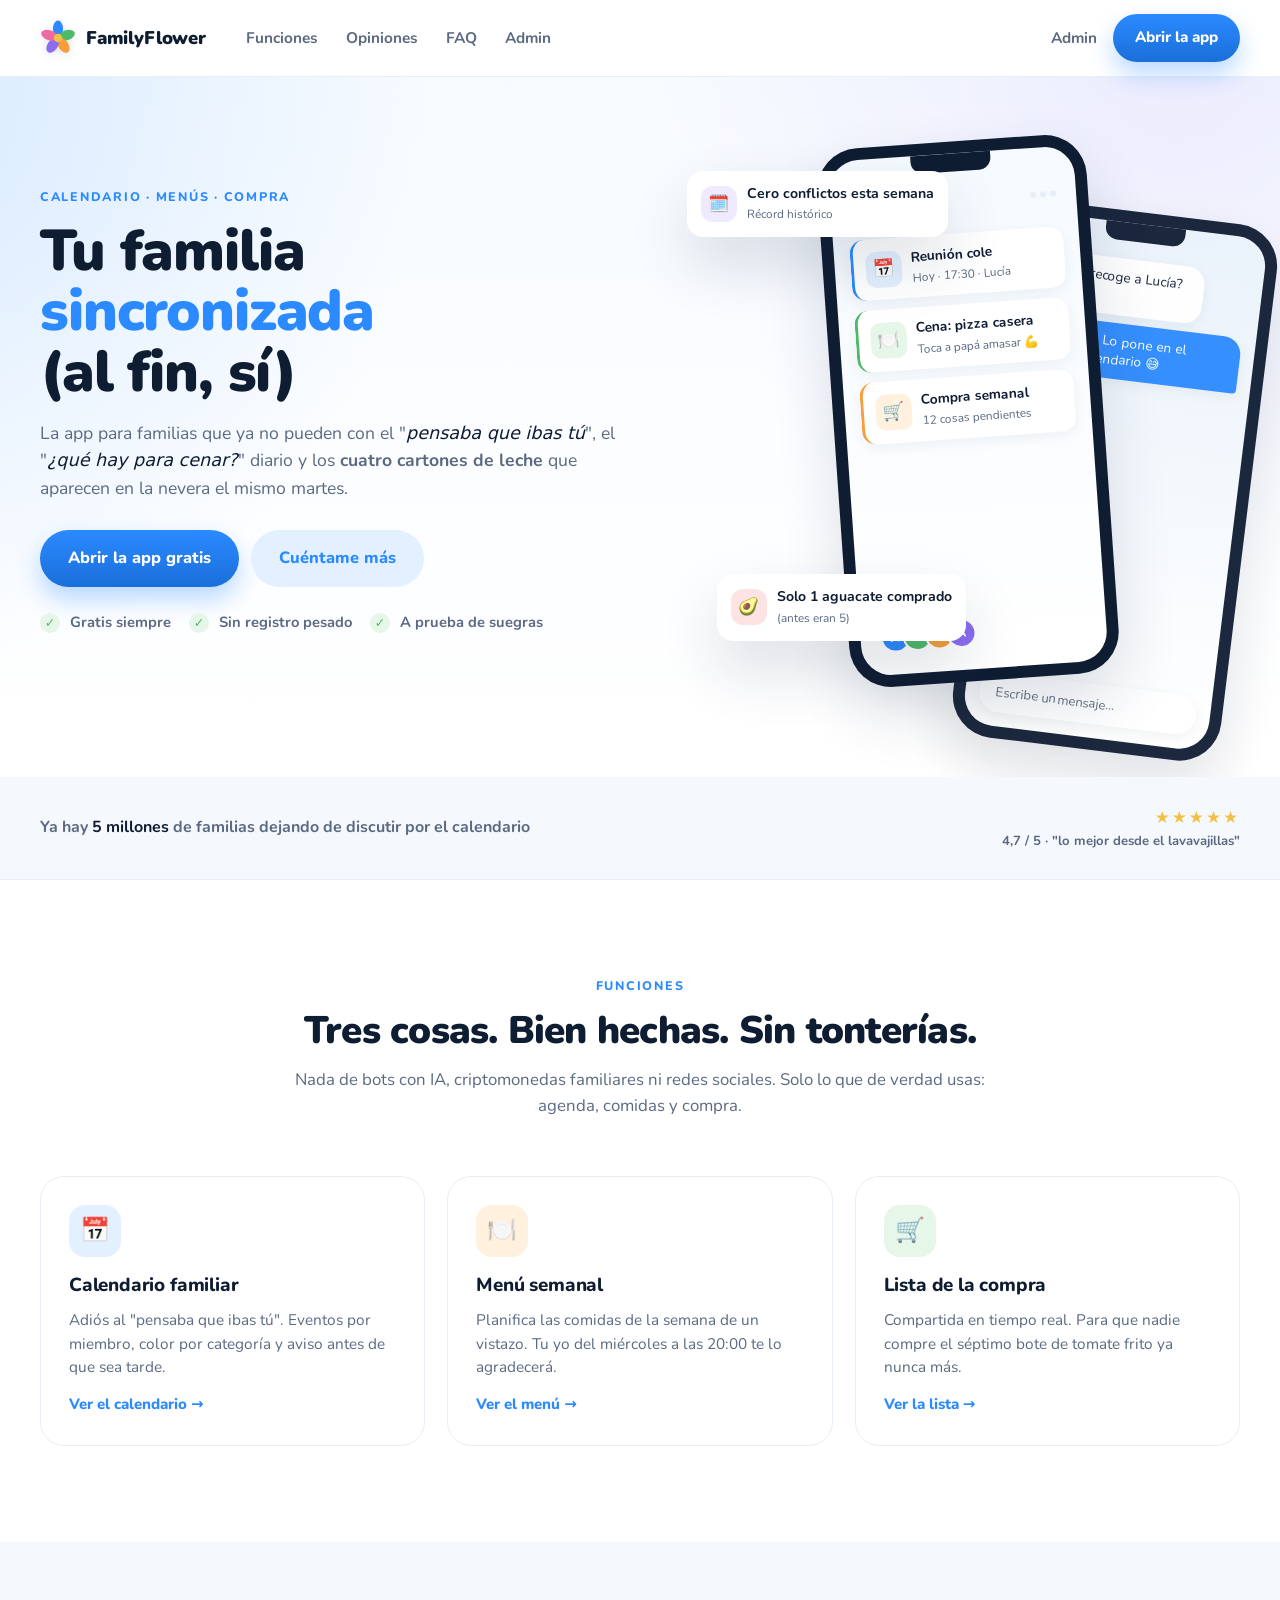
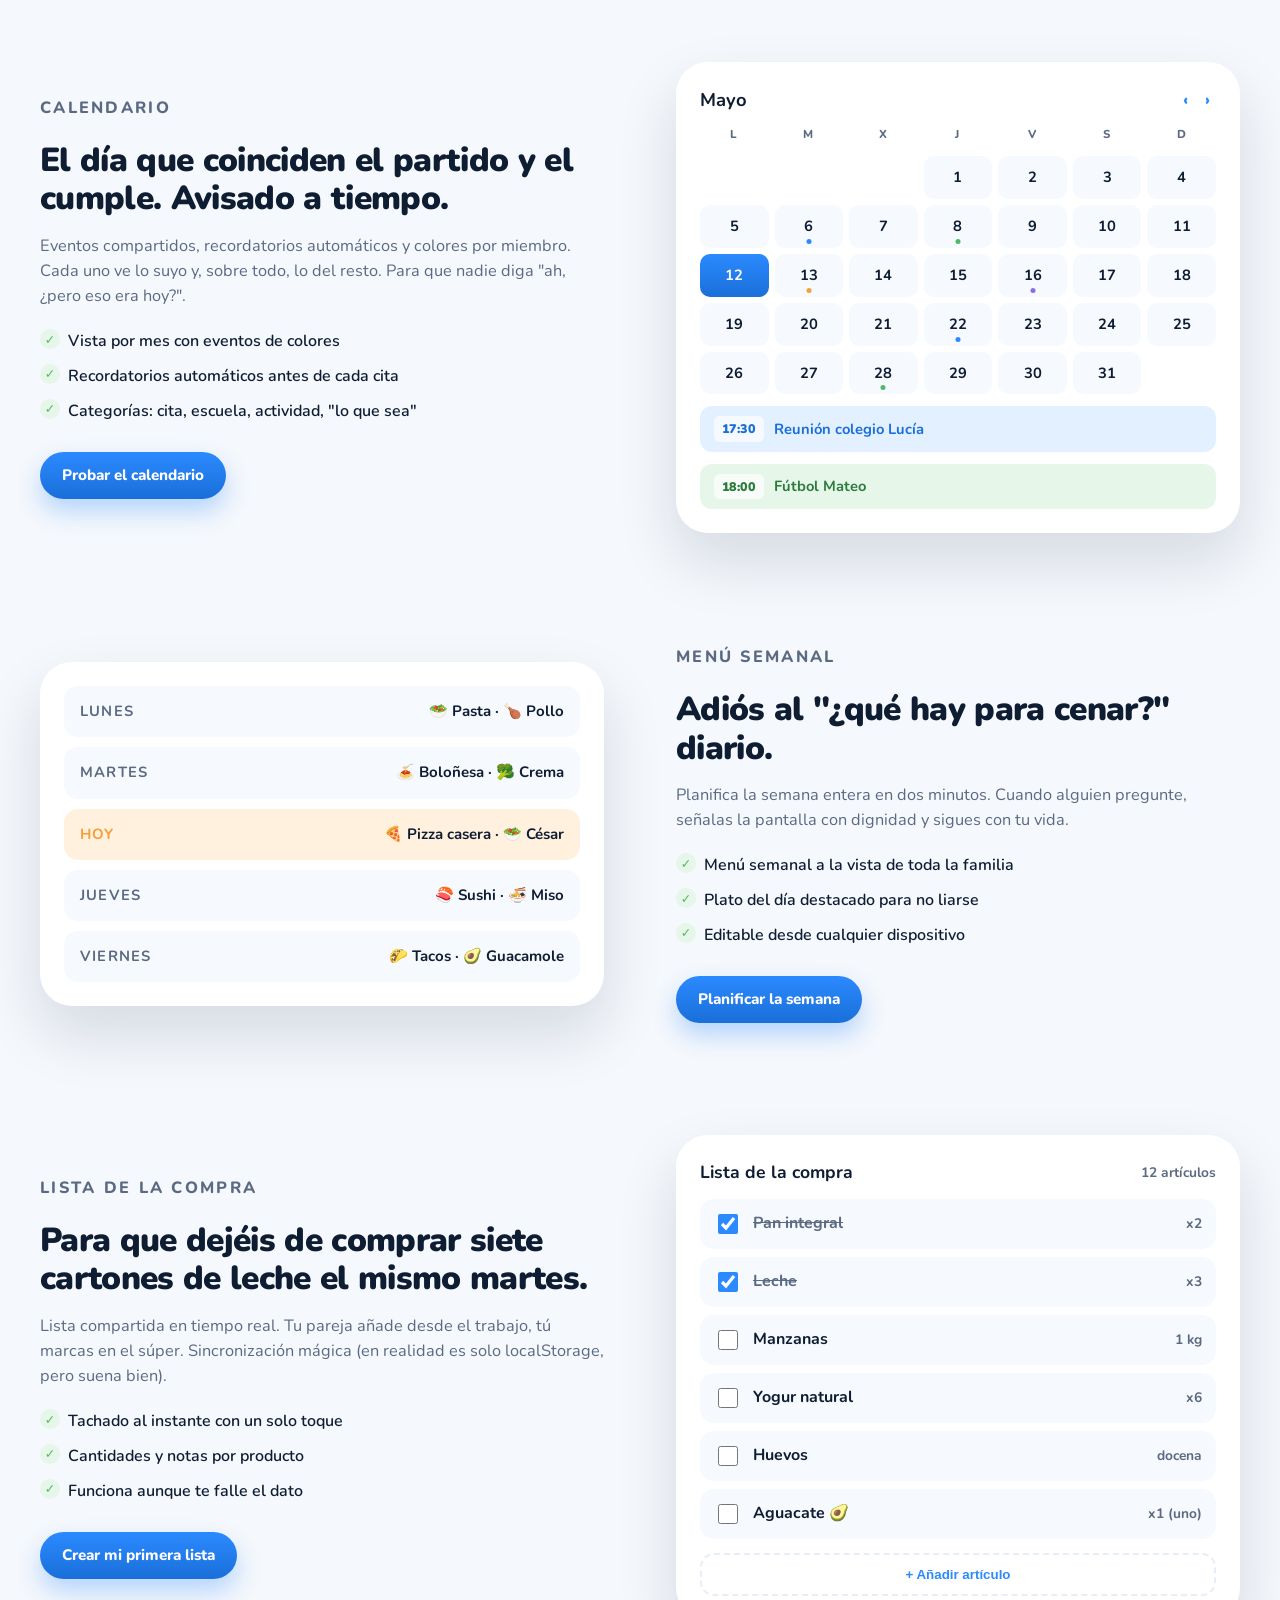
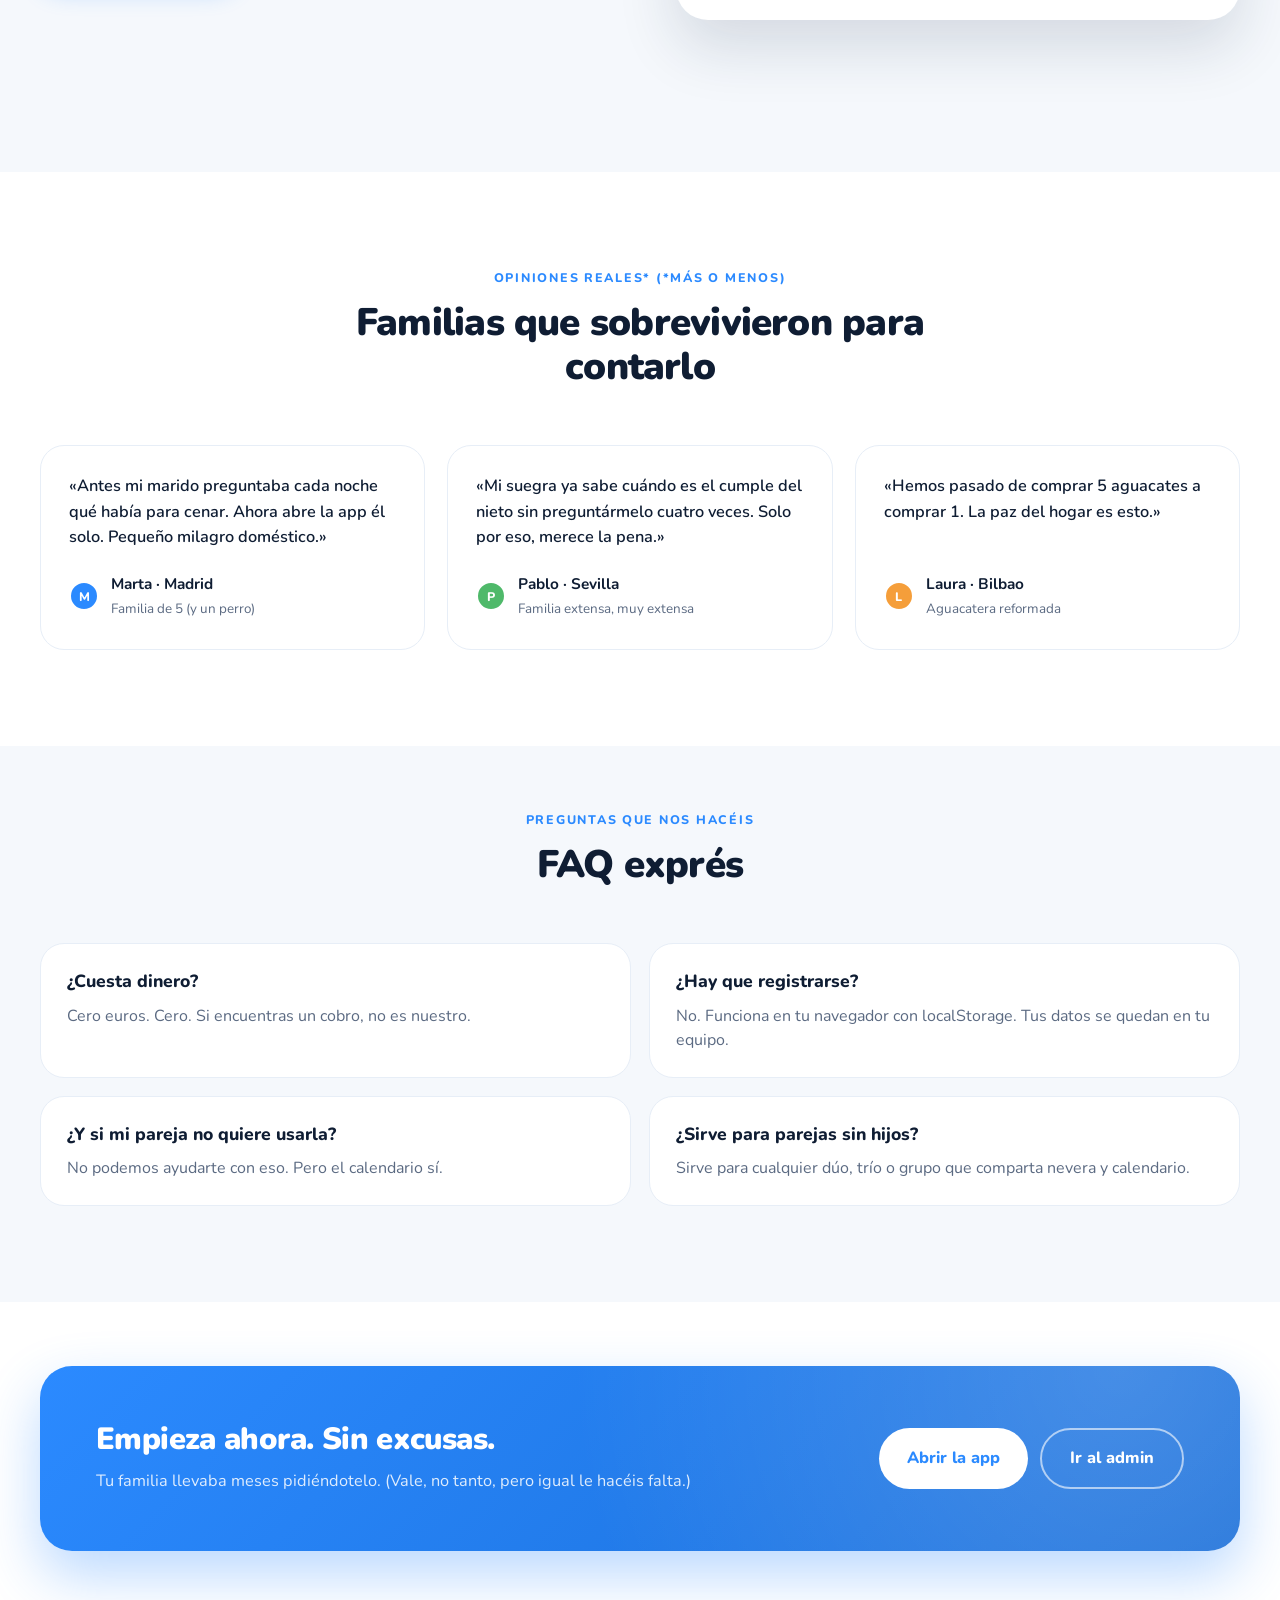
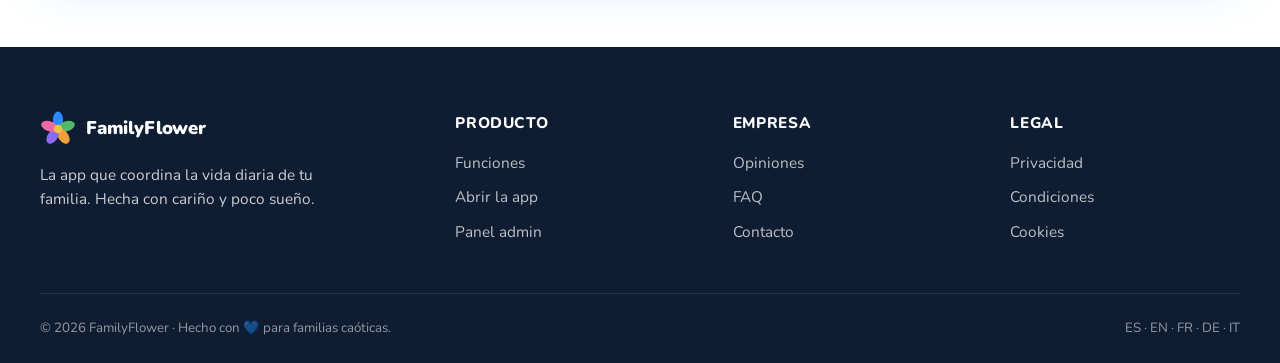
==== commit a1f2a872: "Add files via upload" ====
--- a/index.html
+++ b/index.html
@@ -3,7 +3,7 @@
 <head>
   <meta charset="UTF-8" />
   <meta name="viewport" content="width=device-width, initial-scale=1.0, viewport-fit=cover" />
-  <title>FamilyWall · Tu familia, sincronizada (por fin)</title>
+  <title>FamilyFlower · Tu familia, sincronizada (por fin)</title>
   <meta name="description" content="La app que pone fin al '¿pero ese día no te tocaba a ti?'. Calendario, menú semanal y lista de la compra para familias que ya no pueden más." />
   <link rel="preconnect" href="https://fonts.googleapis.com">
   <link rel="preconnect" href="https://fonts.gstatic.com" crossorigin>
@@ -15,11 +15,18 @@
   <!-- ───── Top nav ───── -->
   <header class="site-header">
     <div class="container site-nav">
-      <a href="index.html" class="logo" aria-label="FamilyWall inicio">
-        <span class="logo-mark" aria-hidden="true">
-          <span></span><span></span><span></span><span></span>
+      <a href="index.html" class="logo" aria-label="FamilyFlower inicio">
+        <span class="logo-flower" aria-hidden="true">
+          <svg viewBox="0 0 32 32"><g transform="translate(16,16)">
+            <ellipse cx="0" cy="-8" rx="4.5" ry="7.5" fill="#2b8aff"/>
+            <ellipse cx="0" cy="-8" rx="4.5" ry="7.5" fill="#4fb96a" transform="rotate(72)"/>
+            <ellipse cx="0" cy="-8" rx="4.5" ry="7.5" fill="#f59e3a" transform="rotate(144)"/>
+            <ellipse cx="0" cy="-8" rx="4.5" ry="7.5" fill="#8b6cf0" transform="rotate(216)"/>
+            <ellipse cx="0" cy="-8" rx="4.5" ry="7.5" fill="#ee6aa3" transform="rotate(288)"/>
+            <circle r="3.8" fill="#f1c145"/>
+          </g></svg>
         </span>
-        <span class="logo-text">FamilyWall</span>
+        <span class="logo-text">FamilyFlower</span>
       </a>
 
       <nav class="nav-links" aria-label="Principal">
@@ -343,8 +350,17 @@
     <div class="container footer-grid">
       <div class="footer-brand">
         <a href="index.html" class="logo">
-          <span class="logo-mark logo-mark--light"><span></span><span></span><span></span><span></span></span>
-          <span class="logo-text">FamilyWall</span>
+          <span class="logo-flower" aria-hidden="true">
+            <svg viewBox="0 0 32 32"><g transform="translate(16,16)">
+              <ellipse cx="0" cy="-8" rx="4.5" ry="7.5" fill="#2b8aff"/>
+              <ellipse cx="0" cy="-8" rx="4.5" ry="7.5" fill="#4fb96a" transform="rotate(72)"/>
+              <ellipse cx="0" cy="-8" rx="4.5" ry="7.5" fill="#f59e3a" transform="rotate(144)"/>
+              <ellipse cx="0" cy="-8" rx="4.5" ry="7.5" fill="#8b6cf0" transform="rotate(216)"/>
+              <ellipse cx="0" cy="-8" rx="4.5" ry="7.5" fill="#ee6aa3" transform="rotate(288)"/>
+              <circle r="3.8" fill="#f1c145"/>
+            </g></svg>
+          </span>
+          <span class="logo-text">FamilyFlower</span>
         </a>
         <p>La app que coordina la vida diaria de tu familia. Hecha con cariño y poco sueño.</p>
       </div>
@@ -375,7 +391,7 @@
       </div>
     </div>
     <div class="container footer-bottom">
-      <small>© 2026 FamilyWall · Hecho con 💙 para familias caóticas.</small>
+      <small>© 2026 FamilyFlower · Hecho con 💙 para familias caóticas.</small>
       <small>ES · EN · FR · DE · IT</small>
     </div>
   </footer>
--- a/styles.css
+++ b/styles.css
@@ -1897,3 +1897,370 @@
   .family-avatars { display: none; }
 }
 
+/* ═════════════════════════════════════════════
+   FAMILYFLOWER · LOGO + APP REDISEÑO
+   ═════════════════════════════════════════════ */
+
+/* Logo flor multicolor */
+.logo-flower {
+  display: inline-flex;
+  width: 36px; height: 36px;
+  filter: drop-shadow(0 2px 4px rgba(20, 43, 68, 0.12));
+  transition: transform .4s ease;
+}
+.logo-flower svg { width: 100%; height: 100%; }
+.logo:hover .logo-flower { transform: rotate(72deg); }
+
+.logo-text { font-weight: 900; letter-spacing: -0.01em; }
+
+/* ───── App hero (saludo en gradiente, igual que landing) ───── */
+.app-hero {
+  position: relative;
+  padding: 44px 0 56px;
+  background:
+    radial-gradient(circle at 92% 0%, rgba(139, 108, 240, 0.14), transparent 38%),
+    radial-gradient(circle at -10% 6%, rgba(43, 138, 255, 0.18), transparent 40%),
+    linear-gradient(180deg, #f7fbff 0%, #eaf2fb 100%);
+  border-bottom: 1px solid var(--line);
+  overflow: hidden;
+}
+.app-hero::before,
+.app-hero::after {
+  content: "";
+  position: absolute;
+  border-radius: 50%;
+  pointer-events: none;
+}
+.app-hero::before {
+  width: 280px; height: 280px;
+  background: rgba(238, 106, 163, 0.08);
+  top: -100px; right: 8%;
+}
+.app-hero::after {
+  width: 180px; height: 180px;
+  background: rgba(95, 184, 106, 0.10);
+  bottom: -80px; left: 30%;
+}
+.app-hero-grid {
+  display: grid;
+  grid-template-columns: 1.2fr 1fr;
+  gap: 32px;
+  align-items: center;
+  position: relative;
+  z-index: 1;
+}
+.app-hero h1 {
+  margin: 6px 0 10px;
+  font-size: clamp(1.8rem, 3vw, 2.6rem);
+  font-weight: 900;
+  letter-spacing: -0.02em;
+  line-height: 1.1;
+}
+.lead-light {
+  margin: 0;
+  color: var(--muted);
+  font-size: 1.05rem;
+}
+
+/* Summary tiles (en hero) */
+.app-summary {
+  display: grid;
+  grid-template-columns: repeat(3, 1fr);
+  gap: 12px;
+}
+.summary-tile {
+  background: #fff;
+  border-radius: var(--radius-lg);
+  padding: 18px 16px;
+  display: flex;
+  flex-direction: column;
+  align-items: flex-start;
+  gap: 4px;
+  box-shadow: var(--shadow);
+  border: 1px solid rgba(255, 255, 255, 0.6);
+  position: relative;
+  overflow: hidden;
+}
+.summary-tile-icon {
+  width: 38px; height: 38px;
+  border-radius: 12px;
+  display: grid;
+  place-items: center;
+  font-size: 1.2rem;
+  margin-bottom: 6px;
+}
+.summary-tile strong {
+  font-size: 1.7rem;
+  font-weight: 900;
+  letter-spacing: -0.02em;
+  line-height: 1;
+}
+.summary-tile span:not(.summary-tile-icon) {
+  color: var(--muted);
+  font-weight: 700;
+  font-size: 0.82rem;
+  line-height: 1.2;
+}
+.summary-tile--blue   .summary-tile-icon { background: var(--primary-soft); }
+.summary-tile--blue   strong { color: var(--primary); }
+.summary-tile--orange .summary-tile-icon { background: var(--orange-soft); }
+.summary-tile--orange strong { color: var(--orange); }
+.summary-tile--green  .summary-tile-icon { background: var(--green-soft); }
+.summary-tile--green  strong { color: #2c7c3d; }
+
+/* App main: el padding se reduce porque ya hay hero */
+.app-main { padding: 28px 0 80px; }
+
+/* Tabs island, centradas */
+.app-tabs {
+  margin: 0 auto 24px;
+  display: inline-flex;
+  flex-wrap: wrap;
+}
+
+/* Botón pequeño */
+.btn-sm { padding: 9px 16px; font-size: 0.86rem; }
+
+/* ───── CALENDARIO: layout 2 columnas ───── */
+.cal-layout {
+  display: grid;
+  grid-template-columns: 1.45fr 1fr;
+  gap: 22px;
+  align-items: start;
+}
+.cal-side { position: sticky; top: 96px; }
+
+.month-nav-inline {
+  display: inline-flex;
+  gap: 6px;
+}
+.month-nav-inline .ghost-button { width: 40px; height: 40px; font-size: 1.2rem; }
+
+#calendar-month-name { text-transform: capitalize; }
+
+@media (max-width: 940px) {
+  .cal-layout { grid-template-columns: 1fr; }
+  .cal-side { position: static; }
+}
+
+/* ───── MENÚ: grid semanal de 7 días ───── */
+.week-grid {
+  display: grid;
+  grid-template-columns: repeat(7, minmax(0, 1fr));
+  gap: 12px;
+  margin-top: 22px;
+}
+.day-col {
+  background: var(--bg-alt);
+  border-radius: var(--radius-lg);
+  padding: 14px 10px;
+  min-height: 220px;
+  display: flex;
+  flex-direction: column;
+  gap: 8px;
+  border: 1px solid transparent;
+  transition: border-color .18s ease, transform .18s ease;
+}
+.day-col:hover { border-color: var(--primary-soft); }
+.day-col.is-today {
+  background: linear-gradient(180deg, var(--primary-soft) 0%, #ffffff 80%);
+  border-color: rgba(43, 138, 255, 0.3);
+  box-shadow: var(--shadow-sm);
+}
+.day-col-head {
+  text-align: center;
+  padding-bottom: 6px;
+  border-bottom: 1px dashed var(--line);
+}
+.day-col-head .dow {
+  display: block;
+  font-size: 0.72rem;
+  font-weight: 800;
+  text-transform: uppercase;
+  letter-spacing: 0.1em;
+  color: var(--muted);
+}
+.day-col-head .dom {
+  display: block;
+  font-size: 1.4rem;
+  font-weight: 900;
+  letter-spacing: -0.02em;
+  line-height: 1;
+  margin-top: 4px;
+}
+.day-col.is-today .day-col-head .dom { color: var(--primary); }
+
+.dish-card {
+  background: #fff;
+  border-radius: 12px;
+  padding: 10px 12px;
+  font-size: 0.86rem;
+  font-weight: 700;
+  box-shadow: var(--shadow-sm);
+  border-left: 3px solid var(--orange);
+  position: relative;
+  display: flex;
+  flex-direction: column;
+  gap: 2px;
+}
+.dish-card small { color: var(--muted); font-weight: 600; font-size: 0.76rem; }
+.dish-card .dish-del {
+  position: absolute;
+  top: 6px; right: 6px;
+  width: 22px; height: 22px;
+  border: none;
+  background: transparent;
+  color: var(--muted);
+  font-size: 0.9rem;
+  cursor: pointer;
+  border-radius: 6px;
+  opacity: 0;
+  transition: opacity .18s ease, background .18s ease, color .18s ease;
+}
+.dish-card:hover .dish-del { opacity: 1; }
+.dish-card .dish-del:hover { background: var(--red-soft); color: var(--red); }
+
+.day-col-empty {
+  text-align: center;
+  color: var(--muted);
+  font-size: 0.78rem;
+  font-weight: 600;
+  padding: 14px 0;
+}
+
+@media (max-width: 1040px) {
+  .week-grid { grid-template-columns: repeat(4, 1fr); }
+}
+@media (max-width: 720px) {
+  .week-grid { grid-template-columns: repeat(2, 1fr); gap: 10px; }
+  .day-col { min-height: auto; }
+}
+
+/* ───── COMPRA: quick-add + secciones ───── */
+.quick-add {
+  display: grid;
+  grid-template-columns: 36px 1fr 140px auto;
+  gap: 10px;
+  align-items: center;
+  padding: 12px;
+  background: var(--bg-alt);
+  border-radius: var(--radius-lg);
+  margin-top: 22px;
+  margin-bottom: 22px;
+}
+.quick-add-icon {
+  width: 36px; height: 36px;
+  border-radius: 12px;
+  background: var(--primary);
+  color: #fff;
+  font-size: 1.4rem;
+  font-weight: 900;
+  display: grid;
+  place-items: center;
+}
+.quick-add input {
+  border: 1.5px solid var(--line);
+  border-radius: 12px;
+  padding: 11px 14px;
+  background: #fff;
+  font: inherit;
+  transition: border-color .18s ease, box-shadow .18s ease;
+}
+.quick-add input:focus {
+  outline: none;
+  border-color: var(--primary);
+  box-shadow: 0 0 0 4px rgba(43, 138, 255, 0.14);
+}
+@media (max-width: 720px) {
+  .quick-add { grid-template-columns: 36px 1fr; }
+  .quick-add input:nth-of-type(2) { grid-column: 1 / -1; }
+  .quick-add .btn { grid-column: 1 / -1; }
+}
+
+.muted-inline { color: var(--muted); font-weight: 700; font-size: 0.9rem; }
+
+.shopping-section { margin-top: 20px; }
+.shopping-section-title {
+  margin: 0 0 12px;
+  font-size: 0.78rem;
+  text-transform: uppercase;
+  letter-spacing: 0.12em;
+  color: var(--muted);
+  font-weight: 800;
+  display: inline-flex;
+  align-items: center;
+  gap: 8px;
+}
+.shopping-section-title span {
+  background: var(--primary-soft);
+  color: var(--primary);
+  padding: 2px 8px;
+  border-radius: 999px;
+  font-size: 0.74rem;
+}
+.shopping-section-title--done span {
+  background: var(--green-soft);
+  color: #2c7c3d;
+}
+
+.shopping-list {
+  display: grid;
+  gap: 10px;
+}
+
+/* Item de compra simplificado */
+.shop-row {
+  display: grid;
+  grid-template-columns: 24px 1fr auto auto;
+  gap: 12px;
+  align-items: center;
+  padding: 12px 14px;
+  background: #fff;
+  border: 1px solid var(--line);
+  border-radius: 14px;
+  transition: transform .18s ease, box-shadow .18s ease, opacity .18s ease;
+}
+.shop-row:hover { transform: translateY(-1px); box-shadow: var(--shadow-sm); }
+.shop-row input[type="checkbox"] {
+  width: 22px; height: 22px;
+  accent-color: var(--primary);
+  cursor: pointer;
+}
+.shop-row .shop-name {
+  font-weight: 800;
+  font-size: 0.96rem;
+}
+.shop-row .shop-qty {
+  color: var(--muted);
+  font-weight: 700;
+  font-size: 0.86rem;
+  background: var(--bg-alt);
+  padding: 4px 10px;
+  border-radius: 999px;
+}
+.shop-row.is-done { opacity: 0.55; background: var(--bg-alt); }
+.shop-row.is-done .shop-name { text-decoration: line-through; color: var(--muted); }
+
+/* Empty state minimal */
+.empty-msg {
+  text-align: center;
+  padding: 28px 14px;
+  color: var(--muted);
+  font-weight: 600;
+  background: var(--bg-alt);
+  border-radius: 14px;
+  font-size: 0.92rem;
+}
+
+/* Hero responsive */
+@media (max-width: 940px) {
+  .app-hero-grid { grid-template-columns: 1fr; }
+  .app-hero { padding: 32px 0 40px; }
+}
+@media (max-width: 540px) {
+  .app-summary { grid-template-columns: 1fr; }
+  .summary-tile { flex-direction: row; align-items: center; }
+  .summary-tile-icon { margin-bottom: 0; }
+  .summary-tile strong { font-size: 1.4rem; }
+}
+
